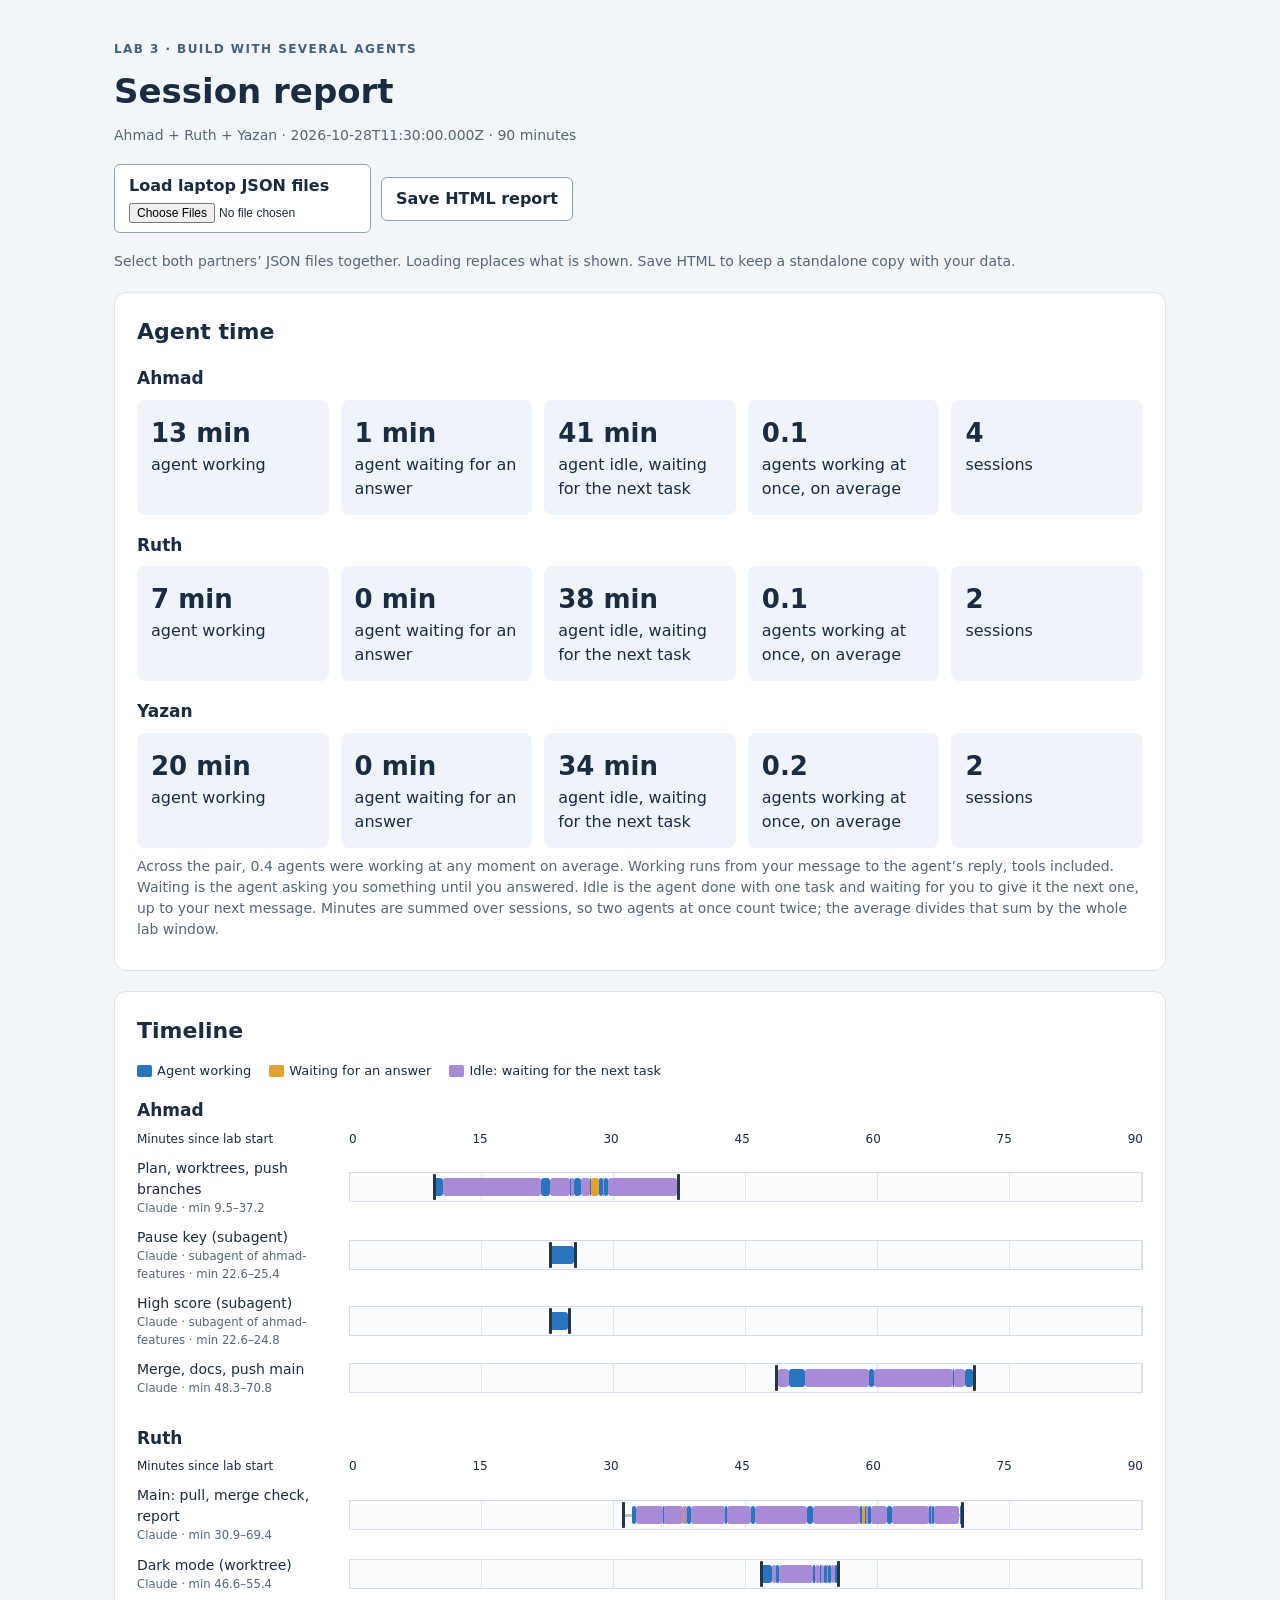
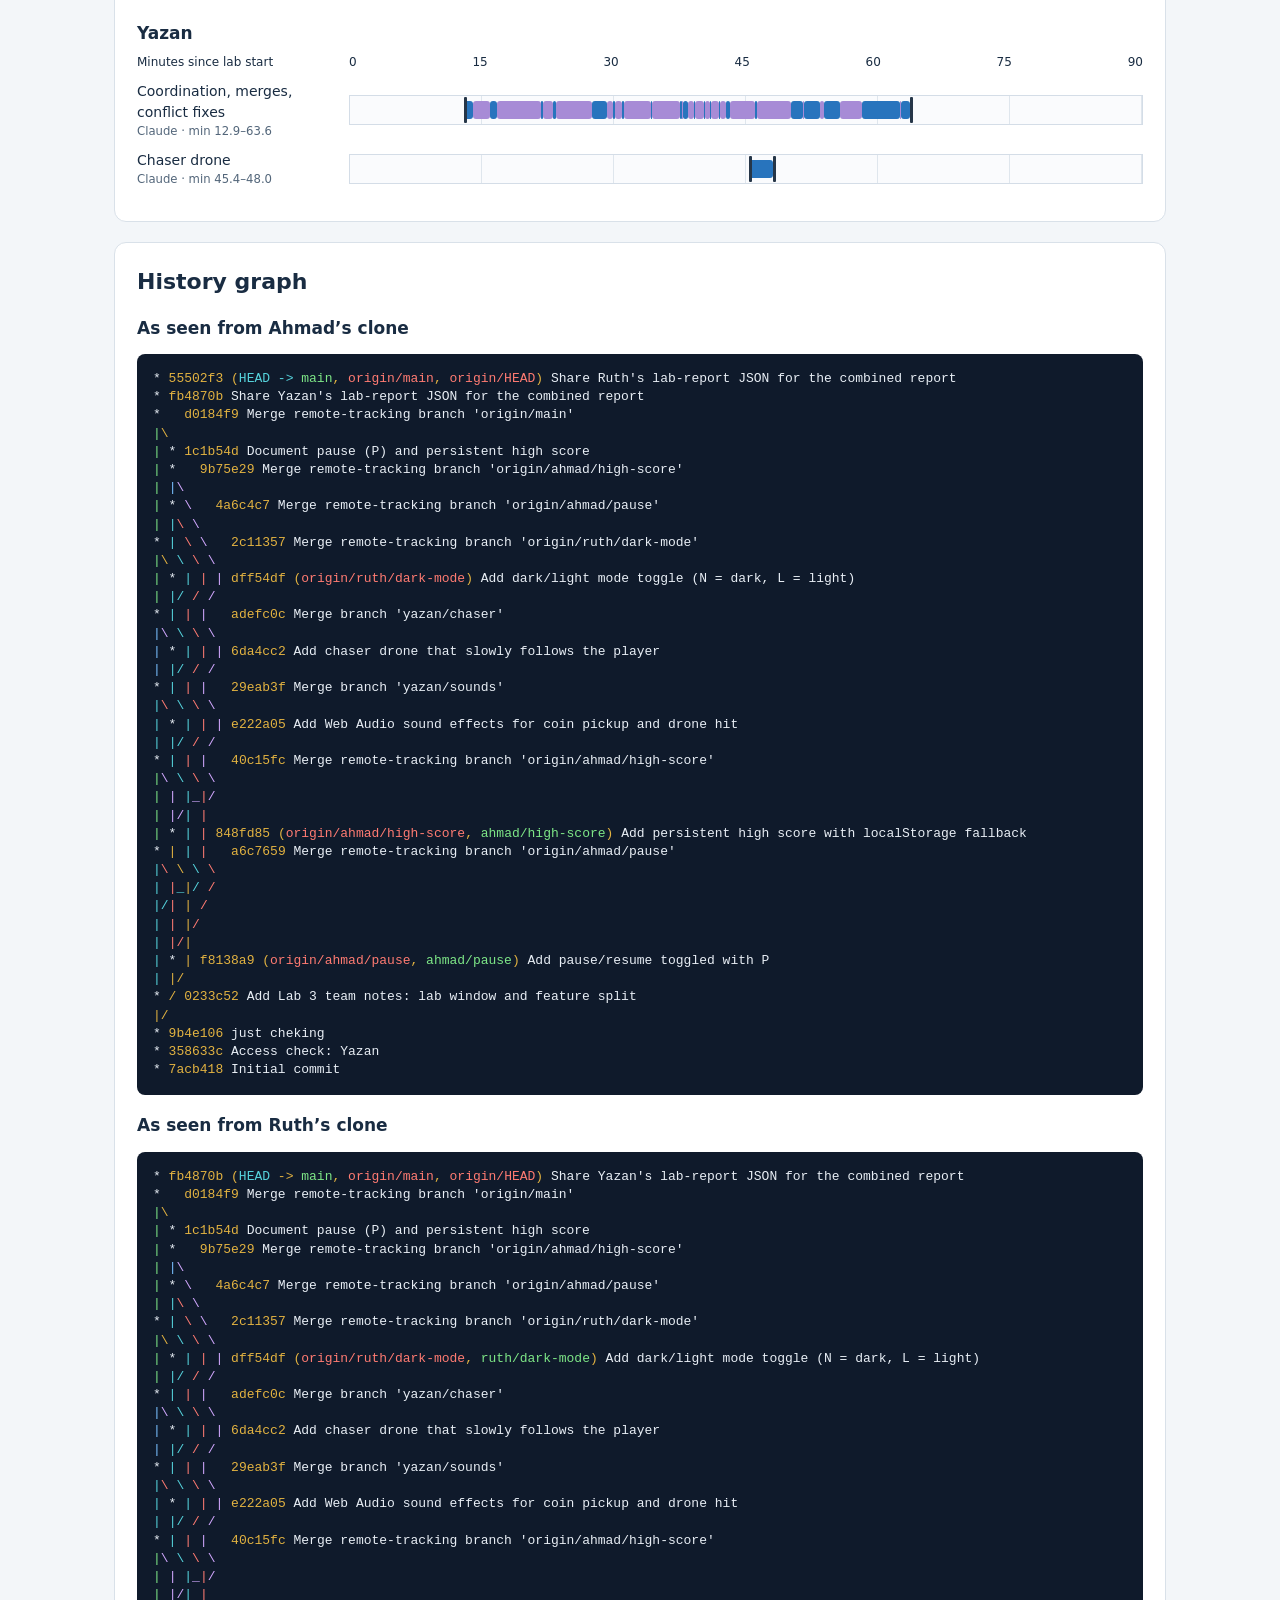
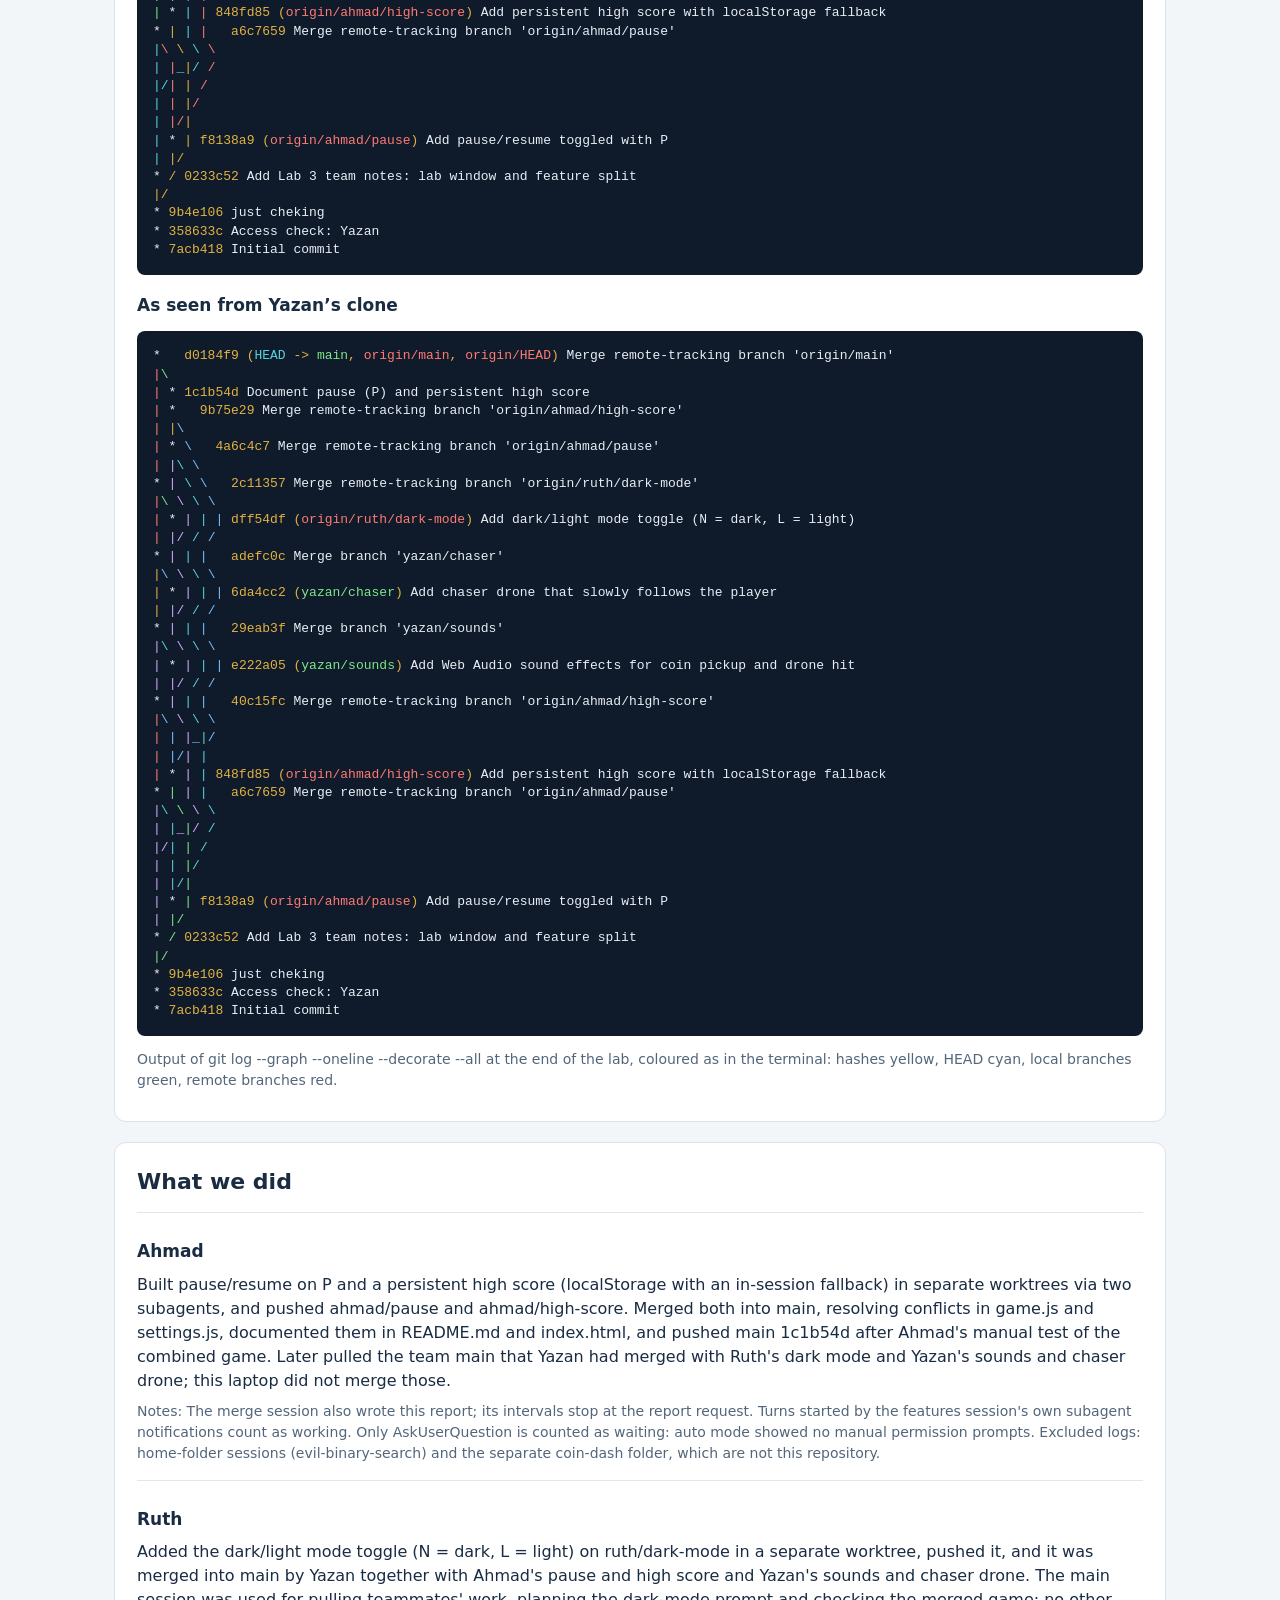
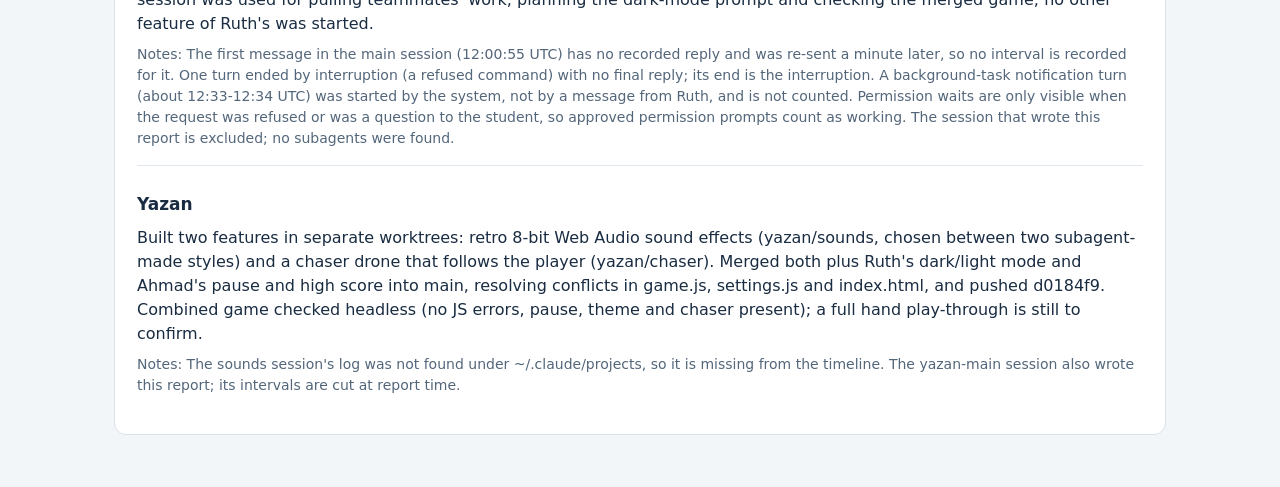
==== shared-reports/lab3-report.html @ 0c3f6e50 "Add combined Lab 3 report (all three laptops)" ====
<!doctype html>
<html lang="en"><head>
<meta charset="utf-8"><meta name="viewport" content="width=device-width,initial-scale=1">
<title>Lab 3 — Session report</title>
<style>
:root{font-family:system-ui,sans-serif;color:#192c42;background:#f3f6f9;line-height:1.5}*{box-sizing:border-box}
body{margin:0}main{max-width:1100px;margin:auto;padding:32px 24px}h1{font-size:34px;margin:4px 0}h2{margin:0 0 14px;font-size:22px}h3{margin:18px 0 6px;font-size:17px}p{margin:8px 0}
.eyebrow{letter-spacing:.12em;font-size:12px;font-weight:700;color:#44617e}.muted{color:#53667a;font-size:14px}
section{background:white;border:1px solid #d9e1e9;border-radius:12px;padding:22px;margin:20px 0}
.controls{display:flex;gap:10px;flex-wrap:wrap;align-items:center;margin:18px 0}button,.file-label{font:inherit;font-weight:600;padding:9px 14px;border:1px solid #8fa3b8;background:white;border-radius:6px;color:#192c42;cursor:pointer}.file-label input{display:block;font-size:12px;max-width:270px;margin-top:5px}
.banner{background:#fff1c2;border-left:5px solid #b57900;padding:12px 16px}.error{color:#a2202c;font-weight:600}
.stats{display:grid;grid-template-columns:repeat(auto-fit,minmax(150px,1fr));gap:12px;margin:8px 0 4px}.stat{padding:14px;background:#eef4fa;border-radius:8px}.stat b{display:block;font-size:26px}
.legend{display:flex;gap:18px;flex-wrap:wrap;font-size:13px;margin:12px 0}.key{display:inline-block;width:15px;height:12px;margin-right:5px;vertical-align:middle;border-radius:2px}.working{background:#2874bd}.waiting{background:#e2a12f}.idle{background:#a78bd6}
.scroll{overflow-x:auto}.timeline{min-width:700px}.axis,.row{display:grid;grid-template-columns:200px 1fr;gap:12px}.axis{font-size:12px;margin-bottom:8px}.ticks{display:flex;justify-content:space-between}.row{align-items:center;margin:10px 0}
.label{font-size:14px;overflow-wrap:anywhere}.label small{display:block;color:#53667a}.track{position:relative;height:30px;border:1px solid #d4dde7;background:repeating-linear-gradient(to right,#fafbfd 0%,#fafbfd calc(16.6667% - 1px),#dfe6ed calc(16.6667% - 1px),#dfe6ed 16.6667%)}.interval{position:absolute;top:5px;height:18px;min-width:1px;border-radius:3px}
.span{position:absolute;top:13px;height:3px;background:#b8c4d1;z-index:0}.mark{position:absolute;top:1px;bottom:1px;width:3px;background:#263648;z-index:2;border-radius:1px}.interval{z-index:1}
pre{background:#0f1a2b;color:#e8eef5;padding:16px;border-radius:8px;overflow-x:auto;font-size:13px;line-height:1.4}ul{padding-left:22px}.student{border-top:1px solid #dfe6ed;padding:8px 0}
.c30{color:#8b98a8}.c31{color:#ff7b72}.c32{color:#7ee787}.c33{color:#e3b341}.c34{color:#79c0ff}.c35{color:#d2a8ff}.c36{color:#56d4dd}.c37{color:#e8eef5}.bold{font-weight:700}
@media print{.controls,#error{display:none}body{background:white}main{padding:0;max-width:none}section{break-inside:avoid;padding:12px;margin:12px 0}.scroll{overflow:visible}.timeline{min-width:0}h1{font-size:26px}pre{color:#192c42;background:#f3f6f9}}
</style>
</head>
<body><main>
<header><p class="eyebrow">LAB 3 · BUILD WITH SEVERAL AGENTS</p><h1>Session report</h1><p id="window" class="muted"></p></header>
<div class="controls"><label class="file-label">Load laptop JSON files<input id="files" type="file" accept=".json,application/json" multiple=""></label><button id="save-html">Save HTML report</button></div>
<p class="muted">Select both partners’ JSON files together. Loading replaces what is shown. Save HTML to keep a standalone copy with your data.</p>
<p id="error" class="error" role="alert"></p><div id="report"></div>
</main>
<script id="report-data" type="application/json">{"version":2,"example":false,"lab":{"start":"2026-10-28T13:30:00+02:00","end":"2026-10-28T15:00:00+02:00"},"laptops":[{"id":"ahmad-laptop","student":"Ahmad","summary":"Built pause/resume on P and a persistent high score (localStorage with an in-session fallback) in separate worktrees via two subagents, and pushed ahmad/pause and ahmad/high-score. Merged both into main, resolving conflicts in game.js and settings.js, documented them in README.md and index.html, and pushed main 1c1b54d after Ahmad's manual test of the combined game. Later pulled the team main that Yazan had merged with Ruth's dark mode and Yazan's sounds and chaser drone; this laptop did not merge those.","observations":[],"notes":"The merge session also wrote this report; its intervals stop at the report request. Turns started by the features session's own subagent notifications count as working. Only AskUserQuestion is counted as waiting: auto mode showed no manual permission prompts. Excluded logs: home-folder sessions (evil-binary-search) and the separate coin-dash folder, which are not this repository.","history":"* \u001b[33m55502f3\u001b[m\u001b[33m (\u001b[m\u001b[1;36mHEAD -> \u001b[m\u001b[1;32mmain\u001b[m\u001b[33m, \u001b[m\u001b[1;31morigin/main\u001b[m\u001b[33m, \u001b[m\u001b[1;31morigin/HEAD\u001b[m\u001b[33m)\u001b[m Share Ruth's lab-report JSON for the combined report\n* \u001b[33mfb4870b\u001b[m Share Yazan's lab-report JSON for the combined report\n*   \u001b[33md0184f9\u001b[m Merge remote-tracking branch 'origin/main'\n\u001b[32m|\u001b[m\u001b[33m\\\u001b[m  \n\u001b[32m|\u001b[m * \u001b[33m1c1b54d\u001b[m Document pause (P) and persistent high score\n\u001b[32m|\u001b[m *   \u001b[33m9b75e29\u001b[m Merge remote-tracking branch 'origin/ahmad/high-score'\n\u001b[32m|\u001b[m \u001b[34m|\u001b[m\u001b[35m\\\u001b[m  \n\u001b[32m|\u001b[m * \u001b[35m\\\u001b[m   \u001b[33m4a6c4c7\u001b[m Merge remote-tracking branch 'origin/ahmad/pause'\n\u001b[32m|\u001b[m \u001b[36m|\u001b[m\u001b[1;31m\\\u001b[m \u001b[35m\\\u001b[m  \n* \u001b[36m|\u001b[m \u001b[1;31m\\\u001b[m \u001b[35m\\\u001b[m   \u001b[33m2c11357\u001b[m Merge remote-tracking branch 'origin/ruth/dark-mode'\n\u001b[1;32m|\u001b[m\u001b[1;33m\\\u001b[m \u001b[36m\\\u001b[m \u001b[1;31m\\\u001b[m \u001b[35m\\\u001b[m  \n\u001b[1;32m|\u001b[m * \u001b[36m|\u001b[m \u001b[1;31m|\u001b[m \u001b[35m|\u001b[m \u001b[33mdff54df\u001b[m\u001b[33m (\u001b[m\u001b[1;31morigin/ruth/dark-mode\u001b[m\u001b[33m)\u001b[m Add dark/light mode toggle (N = dark, L = light)\n\u001b[1;32m|\u001b[m \u001b[36m|\u001b[m\u001b[36m/\u001b[m \u001b[1;31m/\u001b[m \u001b[35m/\u001b[m  \n* \u001b[36m|\u001b[m \u001b[1;31m|\u001b[m \u001b[35m|\u001b[m   \u001b[33madefc0c\u001b[m Merge branch 'yazan/chaser'\n\u001b[1;34m|\u001b[m\u001b[1;35m\\\u001b[m \u001b[36m\\\u001b[m \u001b[1;31m\\\u001b[m \u001b[35m\\\u001b[m  \n\u001b[1;34m|\u001b[m * \u001b[36m|\u001b[m \u001b[1;31m|\u001b[m \u001b[35m|\u001b[m \u001b[33m6da4cc2\u001b[m Add chaser drone that slowly follows the player\n\u001b[1;34m|\u001b[m \u001b[36m|\u001b[m\u001b[36m/\u001b[m \u001b[1;31m/\u001b[m \u001b[35m/\u001b[m  \n* \u001b[36m|\u001b[m \u001b[1;31m|\u001b[m \u001b[35m|\u001b[m   \u001b[33m29eab3f\u001b[m Merge branch 'yazan/sounds'\n\u001b[1;36m|\u001b[m\u001b[31m\\\u001b[m \u001b[36m\\\u001b[m \u001b[1;31m\\\u001b[m \u001b[35m\\\u001b[m  \n\u001b[1;36m|\u001b[m * \u001b[36m|\u001b[m \u001b[1;31m|\u001b[m \u001b[35m|\u001b[m \u001b[33me222a05\u001b[m Add Web Audio sound effects for coin pickup and drone hit\n\u001b[1;36m|\u001b[m \u001b[36m|\u001b[m\u001b[36m/\u001b[m \u001b[1;31m/\u001b[m \u001b[35m/\u001b[m  \n* \u001b[36m|\u001b[m \u001b[1;31m|\u001b[m \u001b[35m|\u001b[m   \u001b[33m40c15fc\u001b[m Merge remote-tracking branch 'origin/ahmad/high-score'\n\u001b[32m|\u001b[m\u001b[35m\\\u001b[m \u001b[36m\\\u001b[m \u001b[1;31m\\\u001b[m \u001b[35m\\\u001b[m  \n\u001b[32m|\u001b[m \u001b[35m|\u001b[m \u001b[36m|\u001b[m\u001b[35m_\u001b[m\u001b[1;31m|\u001b[m\u001b[35m/\u001b[m  \n\u001b[32m|\u001b[m \u001b[35m|\u001b[m\u001b[35m/\u001b[m\u001b[36m|\u001b[m \u001b[1;31m|\u001b[m   \n\u001b[32m|\u001b[m * \u001b[36m|\u001b[m \u001b[1;31m|\u001b[m \u001b[33m848fd85\u001b[m\u001b[33m (\u001b[m\u001b[1;31morigin/ahmad/high-score\u001b[m\u001b[33m, \u001b[m\u001b[1;32mahmad/high-score\u001b[m\u001b[33m)\u001b[m Add persistent high score with localStorage fallback\n* \u001b[33m|\u001b[m \u001b[36m|\u001b[m \u001b[1;31m|\u001b[m   \u001b[33ma6c7659\u001b[m Merge remote-tracking branch 'origin/ahmad/pause'\n\u001b[36m|\u001b[m\u001b[1;31m\\\u001b[m \u001b[33m\\\u001b[m \u001b[36m\\\u001b[m \u001b[1;31m\\\u001b[m  \n\u001b[36m|\u001b[m \u001b[1;31m|\u001b[m\u001b[36m_\u001b[m\u001b[33m|\u001b[m\u001b[36m/\u001b[m \u001b[1;31m/\u001b[m  \n\u001b[36m|\u001b[m\u001b[36m/\u001b[m\u001b[1;31m|\u001b[m \u001b[33m|\u001b[m \u001b[1;31m/\u001b[m   \n\u001b[36m|\u001b[m \u001b[1;31m|\u001b[m \u001b[33m|\u001b[m\u001b[1;31m/\u001b[m    \n\u001b[36m|\u001b[m \u001b[1;31m|\u001b[m\u001b[1;31m/\u001b[m\u001b[33m|\u001b[m     \n\u001b[36m|\u001b[m * \u001b[33m|\u001b[m \u001b[33mf8138a9\u001b[m\u001b[33m (\u001b[m\u001b[1;31morigin/ahmad/pause\u001b[m\u001b[33m, \u001b[m\u001b[1;32mahmad/pause\u001b[m\u001b[33m)\u001b[m Add pause/resume toggled with P\n\u001b[36m|\u001b[m \u001b[33m|\u001b[m\u001b[33m/\u001b[m  \n* \u001b[33m/\u001b[m \u001b[33m0233c52\u001b[m Add Lab 3 team notes: lab window and feature split\n\u001b[33m|\u001b[m\u001b[33m/\u001b[m  \n* \u001b[33m9b4e106\u001b[m just cheking\n* \u001b[33m358633c\u001b[m Access check: Yazan\n* \u001b[33m7acb418\u001b[m Initial commit\n","sessions":[{"id":"ahmad-features","label":"Plan, worktrees, push branches","tool":"Claude","parent":null,"start":"2026-10-28T11:39:29Z","end":"2026-10-28T12:07:12Z","intervals":[{"start":"2026-10-28T11:39:29Z","end":"2026-10-28T11:40:31Z","state":"working"},{"start":"2026-10-28T11:51:40Z","end":"2026-10-28T11:52:42Z","state":"working"},{"start":"2026-10-28T11:54:59Z","end":"2026-10-28T11:55:09Z","state":"working"},{"start":"2026-10-28T11:55:25Z","end":"2026-10-28T11:56:13Z","state":"working"},{"start":"2026-10-28T11:57:13Z","end":"2026-10-28T11:57:22Z","state":"working"},{"start":"2026-10-28T11:57:22Z","end":"2026-10-28T11:58:20Z","state":"waiting"},{"start":"2026-10-28T11:58:20Z","end":"2026-10-28T11:58:42Z","state":"working"},{"start":"2026-10-28T11:58:51Z","end":"2026-10-28T11:59:17Z","state":"working"},{"start":"2026-10-28T12:07:07Z","end":"2026-10-28T12:07:12Z","state":"working"}]},{"id":"ahmad-pause","label":"Pause key (subagent)","tool":"Claude","parent":"ahmad-features","start":"2026-10-28T11:52:37Z","end":"2026-10-28T11:55:24Z","intervals":[{"start":"2026-10-28T11:52:37Z","end":"2026-10-28T11:55:24Z","state":"working"}]},{"id":"ahmad-high-score","label":"High score (subagent)","tool":"Claude","parent":"ahmad-features","start":"2026-10-28T11:52:37Z","end":"2026-10-28T11:54:47Z","intervals":[{"start":"2026-10-28T11:52:37Z","end":"2026-10-28T11:54:47Z","state":"working"}]},{"id":"ahmad-merge","label":"Merge, docs, push main","tool":"Claude","parent":null,"start":"2026-10-28T12:18:15Z","end":"2026-10-28T12:40:45Z","intervals":[{"start":"2026-10-28T12:18:15Z","end":"2026-10-28T12:18:40Z","state":"working"},{"start":"2026-10-28T12:19:50Z","end":"2026-10-28T12:21:41Z","state":"working"},{"start":"2026-10-28T12:29:00Z","end":"2026-10-28T12:29:31Z","state":"working"},{"start":"2026-10-28T12:38:30Z","end":"2026-10-28T12:38:37Z","state":"working"},{"start":"2026-10-28T12:39:56Z","end":"2026-10-28T12:40:45Z","state":"working"}]}]},{"id":"ruth-laptop","student":"Ruth","summary":"Added the dark/light mode toggle (N = dark, L = light) on ruth/dark-mode in a separate worktree, pushed it, and it was merged into main by Yazan together with Ahmad's pause and high score and Yazan's sounds and chaser drone. The main session was used for pulling teammates' work, planning the dark-mode prompt and checking the merged game; no other feature of Ruth's was started.","observations":[],"notes":"The first message in the main session (12:00:55 UTC) has no recorded reply and was re-sent a minute later, so no interval is recorded for it. One turn ended by interruption (a refused command) with no final reply; its end is the interruption. A background-task notification turn (about 12:33-12:34 UTC) was started by the system, not by a message from Ruth, and is not counted. Permission waits are only visible when the request was refused or was a question to the student, so approved permission prompts count as working. The session that wrote this report is excluded; no subagents were found.","history":"* \u001b[33mfb4870b\u001b[m\u001b[33m (\u001b[m\u001b[1;36mHEAD\u001b[m\u001b[33m -> \u001b[m\u001b[1;32mmain\u001b[m\u001b[33m, \u001b[m\u001b[1;31morigin/main\u001b[m\u001b[33m, \u001b[m\u001b[1;31morigin/HEAD\u001b[m\u001b[33m)\u001b[m Share Yazan's lab-report JSON for the combined report\n*   \u001b[33md0184f9\u001b[m Merge remote-tracking branch 'origin/main'\n\u001b[32m|\u001b[m\u001b[33m\\\u001b[m  \n\u001b[32m|\u001b[m * \u001b[33m1c1b54d\u001b[m Document pause (P) and persistent high score\n\u001b[32m|\u001b[m *   \u001b[33m9b75e29\u001b[m Merge remote-tracking branch 'origin/ahmad/high-score'\n\u001b[32m|\u001b[m \u001b[34m|\u001b[m\u001b[35m\\\u001b[m  \n\u001b[32m|\u001b[m * \u001b[35m\\\u001b[m   \u001b[33m4a6c4c7\u001b[m Merge remote-tracking branch 'origin/ahmad/pause'\n\u001b[32m|\u001b[m \u001b[36m|\u001b[m\u001b[1;31m\\\u001b[m \u001b[35m\\\u001b[m  \n* \u001b[36m|\u001b[m \u001b[1;31m\\\u001b[m \u001b[35m\\\u001b[m   \u001b[33m2c11357\u001b[m Merge remote-tracking branch 'origin/ruth/dark-mode'\n\u001b[1;32m|\u001b[m\u001b[1;33m\\\u001b[m \u001b[36m\\\u001b[m \u001b[1;31m\\\u001b[m \u001b[35m\\\u001b[m  \n\u001b[1;32m|\u001b[m * \u001b[36m|\u001b[m \u001b[1;31m|\u001b[m \u001b[35m|\u001b[m \u001b[33mdff54df\u001b[m\u001b[33m (\u001b[m\u001b[1;31morigin/ruth/dark-mode\u001b[m\u001b[33m, \u001b[m\u001b[1;32mruth/dark-mode\u001b[m\u001b[33m)\u001b[m Add dark/light mode toggle (N = dark, L = light)\n\u001b[1;32m|\u001b[m \u001b[36m|\u001b[m\u001b[36m/\u001b[m \u001b[1;31m/\u001b[m \u001b[35m/\u001b[m  \n* \u001b[36m|\u001b[m \u001b[1;31m|\u001b[m \u001b[35m|\u001b[m   \u001b[33madefc0c\u001b[m Merge branch 'yazan/chaser'\n\u001b[1;34m|\u001b[m\u001b[1;35m\\\u001b[m \u001b[36m\\\u001b[m \u001b[1;31m\\\u001b[m \u001b[35m\\\u001b[m  \n\u001b[1;34m|\u001b[m * \u001b[36m|\u001b[m \u001b[1;31m|\u001b[m \u001b[35m|\u001b[m \u001b[33m6da4cc2\u001b[m Add chaser drone that slowly follows the player\n\u001b[1;34m|\u001b[m \u001b[36m|\u001b[m\u001b[36m/\u001b[m \u001b[1;31m/\u001b[m \u001b[35m/\u001b[m  \n* \u001b[36m|\u001b[m \u001b[1;31m|\u001b[m \u001b[35m|\u001b[m   \u001b[33m29eab3f\u001b[m Merge branch 'yazan/sounds'\n\u001b[1;36m|\u001b[m\u001b[31m\\\u001b[m \u001b[36m\\\u001b[m \u001b[1;31m\\\u001b[m \u001b[35m\\\u001b[m  \n\u001b[1;36m|\u001b[m * \u001b[36m|\u001b[m \u001b[1;31m|\u001b[m \u001b[35m|\u001b[m \u001b[33me222a05\u001b[m Add Web Audio sound effects for coin pickup and drone hit\n\u001b[1;36m|\u001b[m \u001b[36m|\u001b[m\u001b[36m/\u001b[m \u001b[1;31m/\u001b[m \u001b[35m/\u001b[m  \n* \u001b[36m|\u001b[m \u001b[1;31m|\u001b[m \u001b[35m|\u001b[m   \u001b[33m40c15fc\u001b[m Merge remote-tracking branch 'origin/ahmad/high-score'\n\u001b[32m|\u001b[m\u001b[35m\\\u001b[m \u001b[36m\\\u001b[m \u001b[1;31m\\\u001b[m \u001b[35m\\\u001b[m  \n\u001b[32m|\u001b[m \u001b[35m|\u001b[m \u001b[36m|\u001b[m\u001b[35m_\u001b[m\u001b[1;31m|\u001b[m\u001b[35m/\u001b[m  \n\u001b[32m|\u001b[m \u001b[35m|\u001b[m\u001b[35m/\u001b[m\u001b[36m|\u001b[m \u001b[1;31m|\u001b[m   \n\u001b[32m|\u001b[m * \u001b[36m|\u001b[m \u001b[1;31m|\u001b[m \u001b[33m848fd85\u001b[m\u001b[33m (\u001b[m\u001b[1;31morigin/ahmad/high-score\u001b[m\u001b[33m)\u001b[m Add persistent high score with localStorage fallback\n* \u001b[33m|\u001b[m \u001b[36m|\u001b[m \u001b[1;31m|\u001b[m   \u001b[33ma6c7659\u001b[m Merge remote-tracking branch 'origin/ahmad/pause'\n\u001b[36m|\u001b[m\u001b[1;31m\\\u001b[m \u001b[33m\\\u001b[m \u001b[36m\\\u001b[m \u001b[1;31m\\\u001b[m  \n\u001b[36m|\u001b[m \u001b[1;31m|\u001b[m\u001b[36m_\u001b[m\u001b[33m|\u001b[m\u001b[36m/\u001b[m \u001b[1;31m/\u001b[m  \n\u001b[36m|\u001b[m\u001b[36m/\u001b[m\u001b[1;31m|\u001b[m \u001b[33m|\u001b[m \u001b[1;31m/\u001b[m   \n\u001b[36m|\u001b[m \u001b[1;31m|\u001b[m \u001b[33m|\u001b[m\u001b[1;31m/\u001b[m    \n\u001b[36m|\u001b[m \u001b[1;31m|\u001b[m\u001b[1;31m/\u001b[m\u001b[33m|\u001b[m     \n\u001b[36m|\u001b[m * \u001b[33m|\u001b[m \u001b[33mf8138a9\u001b[m\u001b[33m (\u001b[m\u001b[1;31morigin/ahmad/pause\u001b[m\u001b[33m)\u001b[m Add pause/resume toggled with P\n\u001b[36m|\u001b[m \u001b[33m|\u001b[m\u001b[33m/\u001b[m  \n* \u001b[33m/\u001b[m \u001b[33m0233c52\u001b[m Add Lab 3 team notes: lab window and feature split\n\u001b[33m|\u001b[m\u001b[33m/\u001b[m  \n* \u001b[33m9b4e106\u001b[m just cheking\n* \u001b[33m358633c\u001b[m Access check: Yazan\n* \u001b[33m7acb418\u001b[m Initial commit","sessions":[{"id":"ruth-main","label":"Main: pull, merge check, report","tool":"Claude","parent":null,"start":"2026-10-28T12:00:55.252Z","end":"2026-10-28T12:39:25.100Z","intervals":[{"start":"2026-10-28T12:02:01.939Z","end":"2026-10-28T12:02:29.130Z","state":"working"},{"start":"2026-10-28T12:05:31.451Z","end":"2026-10-28T12:05:36.877Z","state":"working"},{"start":"2026-10-28T12:07:50.120Z","end":"2026-10-28T12:07:53.645Z","state":"working"},{"start":"2026-10-28T12:07:53.645Z","end":"2026-10-28T12:07:59.855Z","state":"waiting"},{"start":"2026-10-28T12:08:15.606Z","end":"2026-10-28T12:08:42.001Z","state":"working"},{"start":"2026-10-28T12:12:39.446Z","end":"2026-10-28T12:12:51.980Z","state":"working"},{"start":"2026-10-28T12:15:36.263Z","end":"2026-10-28T12:16:01.370Z","state":"working"},{"start":"2026-10-28T12:21:52.990Z","end":"2026-10-28T12:22:35.912Z","state":"working"},{"start":"2026-10-28T12:27:56.554Z","end":"2026-10-28T12:28:11.188Z","state":"working"},{"start":"2026-10-28T12:28:11.188Z","end":"2026-10-28T12:28:31.103Z","state":"waiting"},{"start":"2026-10-28T12:28:31.103Z","end":"2026-10-28T12:28:38.813Z","state":"working"},{"start":"2026-10-28T12:28:53.870Z","end":"2026-10-28T12:29:12.981Z","state":"working"},{"start":"2026-10-28T12:31:00.604Z","end":"2026-10-28T12:31:36.085Z","state":"working"},{"start":"2026-10-28T12:35:45.050Z","end":"2026-10-28T12:36:00.419Z","state":"working"},{"start":"2026-10-28T12:36:09.433Z","end":"2026-10-28T12:36:23.182Z","state":"working"},{"start":"2026-10-28T12:39:15.713Z","end":"2026-10-28T12:39:25.100Z","state":"working"}]},{"id":"ruth-dark-mode","label":"Dark mode (worktree)","tool":"Claude","parent":null,"start":"2026-10-28T12:16:35.436Z","end":"2026-10-28T12:25:22.075Z","intervals":[{"start":"2026-10-28T12:16:35.436Z","end":"2026-10-28T12:17:59.548Z","state":"working"},{"start":"2026-10-28T12:18:27.030Z","end":"2026-10-28T12:18:48.003Z","state":"working"},{"start":"2026-10-28T12:22:33.550Z","end":"2026-10-28T12:22:40.849Z","state":"working"},{"start":"2026-10-28T12:22:46.464Z","end":"2026-10-28T12:22:53.646Z","state":"working"},{"start":"2026-10-28T12:23:23.437Z","end":"2026-10-28T12:23:27.056Z","state":"working"},{"start":"2026-10-28T12:23:50.552Z","end":"2026-10-28T12:24:11.069Z","state":"working"},{"start":"2026-10-28T12:24:20.476Z","end":"2026-10-28T12:24:40.257Z","state":"working"},{"start":"2026-10-28T12:25:04.290Z","end":"2026-10-28T12:25:22.075Z","state":"working"}]}]},{"id":"yazan-laptop","student":"Yazan","summary":"Built two features in separate worktrees: retro 8-bit Web Audio sound effects (yazan/sounds, chosen between two subagent-made styles) and a chaser drone that follows the player (yazan/chaser). Merged both plus Ruth's dark/light mode and Ahmad's pause and high score into main, resolving conflicts in game.js, settings.js and index.html, and pushed d0184f9. Combined game checked headless (no JS errors, pause, theme and chaser present); a full hand play-through is still to confirm.","observations":[],"notes":"The sounds session's log was not found under ~/.claude/projects, so it is missing from the timeline. The yazan-main session also wrote this report; its intervals are cut at report time.","history":"*   \u001b[33md0184f9\u001b[m\u001b[33m (\u001b[m\u001b[1;36mHEAD\u001b[m\u001b[33m -> \u001b[m\u001b[1;32mmain\u001b[m\u001b[33m, \u001b[m\u001b[1;31morigin/main\u001b[m\u001b[33m, \u001b[m\u001b[1;31morigin/HEAD\u001b[m\u001b[33m)\u001b[m Merge remote-tracking branch 'origin/main'\n\u001b[31m|\u001b[m\u001b[32m\\\u001b[m  \n\u001b[31m|\u001b[m * \u001b[33m1c1b54d\u001b[m Document pause (P) and persistent high score\n\u001b[31m|\u001b[m *   \u001b[33m9b75e29\u001b[m Merge remote-tracking branch 'origin/ahmad/high-score'\n\u001b[31m|\u001b[m \u001b[33m|\u001b[m\u001b[34m\\\u001b[m  \n\u001b[31m|\u001b[m * \u001b[34m\\\u001b[m   \u001b[33m4a6c4c7\u001b[m Merge remote-tracking branch 'origin/ahmad/pause'\n\u001b[31m|\u001b[m \u001b[35m|\u001b[m\u001b[36m\\\u001b[m \u001b[34m\\\u001b[m  \n* \u001b[35m|\u001b[m \u001b[36m\\\u001b[m \u001b[34m\\\u001b[m   \u001b[33m2c11357\u001b[m Merge remote-tracking branch 'origin/ruth/dark-mode'\n\u001b[1;31m|\u001b[m\u001b[1;32m\\\u001b[m \u001b[35m\\\u001b[m \u001b[36m\\\u001b[m \u001b[34m\\\u001b[m  \n\u001b[1;31m|\u001b[m * \u001b[35m|\u001b[m \u001b[36m|\u001b[m \u001b[34m|\u001b[m \u001b[33mdff54df\u001b[m\u001b[33m (\u001b[m\u001b[1;31morigin/ruth/dark-mode\u001b[m\u001b[33m)\u001b[m Add dark/light mode toggle (N = dark, L = light)\n\u001b[1;31m|\u001b[m \u001b[35m|\u001b[m\u001b[35m/\u001b[m \u001b[36m/\u001b[m \u001b[34m/\u001b[m  \n* \u001b[35m|\u001b[m \u001b[36m|\u001b[m \u001b[34m|\u001b[m   \u001b[33madefc0c\u001b[m Merge branch 'yazan/chaser'\n\u001b[1;33m|\u001b[m\u001b[1;34m\\\u001b[m \u001b[35m\\\u001b[m \u001b[36m\\\u001b[m \u001b[34m\\\u001b[m  \n\u001b[1;33m|\u001b[m * \u001b[35m|\u001b[m \u001b[36m|\u001b[m \u001b[34m|\u001b[m \u001b[33m6da4cc2\u001b[m\u001b[33m (\u001b[m\u001b[1;32myazan/chaser\u001b[m\u001b[33m)\u001b[m Add chaser drone that slowly follows the player\n\u001b[1;33m|\u001b[m \u001b[35m|\u001b[m\u001b[35m/\u001b[m \u001b[36m/\u001b[m \u001b[34m/\u001b[m  \n* \u001b[35m|\u001b[m \u001b[36m|\u001b[m \u001b[34m|\u001b[m   \u001b[33m29eab3f\u001b[m Merge branch 'yazan/sounds'\n\u001b[1;35m|\u001b[m\u001b[1;36m\\\u001b[m \u001b[35m\\\u001b[m \u001b[36m\\\u001b[m \u001b[34m\\\u001b[m  \n\u001b[1;35m|\u001b[m * \u001b[35m|\u001b[m \u001b[36m|\u001b[m \u001b[34m|\u001b[m \u001b[33me222a05\u001b[m\u001b[33m (\u001b[m\u001b[1;32myazan/sounds\u001b[m\u001b[33m)\u001b[m Add Web Audio sound effects for coin pickup and drone hit\n\u001b[1;35m|\u001b[m \u001b[35m|\u001b[m\u001b[35m/\u001b[m \u001b[36m/\u001b[m \u001b[34m/\u001b[m  \n* \u001b[35m|\u001b[m \u001b[36m|\u001b[m \u001b[34m|\u001b[m   \u001b[33m40c15fc\u001b[m Merge remote-tracking branch 'origin/ahmad/high-score'\n\u001b[31m|\u001b[m\u001b[34m\\\u001b[m \u001b[35m\\\u001b[m \u001b[36m\\\u001b[m \u001b[34m\\\u001b[m  \n\u001b[31m|\u001b[m \u001b[34m|\u001b[m \u001b[35m|\u001b[m\u001b[34m_\u001b[m\u001b[36m|\u001b[m\u001b[34m/\u001b[m  \n\u001b[31m|\u001b[m \u001b[34m|\u001b[m\u001b[34m/\u001b[m\u001b[35m|\u001b[m \u001b[36m|\u001b[m   \n\u001b[31m|\u001b[m * \u001b[35m|\u001b[m \u001b[36m|\u001b[m \u001b[33m848fd85\u001b[m\u001b[33m (\u001b[m\u001b[1;31morigin/ahmad/high-score\u001b[m\u001b[33m)\u001b[m Add persistent high score with localStorage fallback\n* \u001b[32m|\u001b[m \u001b[35m|\u001b[m \u001b[36m|\u001b[m   \u001b[33ma6c7659\u001b[m Merge remote-tracking branch 'origin/ahmad/pause'\n\u001b[35m|\u001b[m\u001b[36m\\\u001b[m \u001b[32m\\\u001b[m \u001b[35m\\\u001b[m \u001b[36m\\\u001b[m  \n\u001b[35m|\u001b[m \u001b[36m|\u001b[m\u001b[35m_\u001b[m\u001b[32m|\u001b[m\u001b[35m/\u001b[m \u001b[36m/\u001b[m  \n\u001b[35m|\u001b[m\u001b[35m/\u001b[m\u001b[36m|\u001b[m \u001b[32m|\u001b[m \u001b[36m/\u001b[m   \n\u001b[35m|\u001b[m \u001b[36m|\u001b[m \u001b[32m|\u001b[m\u001b[36m/\u001b[m    \n\u001b[35m|\u001b[m \u001b[36m|\u001b[m\u001b[36m/\u001b[m\u001b[32m|\u001b[m     \n\u001b[35m|\u001b[m * \u001b[32m|\u001b[m \u001b[33mf8138a9\u001b[m\u001b[33m (\u001b[m\u001b[1;31morigin/ahmad/pause\u001b[m\u001b[33m)\u001b[m Add pause/resume toggled with P\n\u001b[35m|\u001b[m \u001b[32m|\u001b[m\u001b[32m/\u001b[m  \n* \u001b[32m/\u001b[m \u001b[33m0233c52\u001b[m Add Lab 3 team notes: lab window and feature split\n\u001b[32m|\u001b[m\u001b[32m/\u001b[m  \n* \u001b[33m9b4e106\u001b[m just cheking\n* \u001b[33m358633c\u001b[m Access check: Yazan\n* \u001b[33m7acb418\u001b[m Initial commit\n","sessions":[{"id":"yazan-main","label":"Coordination, merges, conflict fixes","tool":"Claude","parent":null,"start":"2026-10-28T11:42:56Z","end":"2026-10-28T12:33:35Z","intervals":[{"start":"2026-10-28T11:42:56Z","end":"2026-10-28T11:43:56Z","state":"working"},{"start":"2026-10-28T11:45:56Z","end":"2026-10-28T11:46:43Z","state":"working"},{"start":"2026-10-28T11:51:41Z","end":"2026-10-28T11:51:57Z","state":"working"},{"start":"2026-10-28T11:53:02Z","end":"2026-10-28T11:53:24Z","state":"working"},{"start":"2026-10-28T11:57:30Z","end":"2026-10-28T11:59:12Z","state":"working"},{"start":"2026-10-28T11:59:54Z","end":"2026-10-28T12:00:08Z","state":"working"},{"start":"2026-10-28T12:00:54Z","end":"2026-10-28T12:01:11Z","state":"working"},{"start":"2026-10-28T12:04:11Z","end":"2026-10-28T12:04:22Z","state":"working"},{"start":"2026-10-28T12:07:28Z","end":"2026-10-28T12:07:46Z","state":"working"},{"start":"2026-10-28T12:07:51Z","end":"2026-10-28T12:08:25Z","state":"working"},{"start":"2026-10-28T12:09:05Z","end":"2026-10-28T12:09:14Z","state":"working"},{"start":"2026-10-28T12:10:14Z","end":"2026-10-28T12:10:20Z","state":"working"},{"start":"2026-10-28T12:10:53Z","end":"2026-10-28T12:11:00Z","state":"working"},{"start":"2026-10-28T12:11:55Z","end":"2026-10-28T12:12:02Z","state":"working"},{"start":"2026-10-28T12:12:45Z","end":"2026-10-28T12:13:08Z","state":"working"},{"start":"2026-10-28T12:16:00Z","end":"2026-10-28T12:16:17Z","state":"working"},{"start":"2026-10-28T12:20:04Z","end":"2026-10-28T12:21:28Z","state":"working"},{"start":"2026-10-28T12:21:36Z","end":"2026-10-28T12:23:26Z","state":"working"},{"start":"2026-10-28T12:23:55Z","end":"2026-10-28T12:25:40Z","state":"working"},{"start":"2026-10-28T12:28:14Z","end":"2026-10-28T12:32:31Z","state":"working"},{"start":"2026-10-28T12:32:35Z","end":"2026-10-28T12:33:35Z","state":"working"}]},{"id":"yazan-chaser","label":"Chaser drone","tool":"Claude","parent":null,"start":"2026-10-28T12:15:22Z","end":"2026-10-28T12:18:02Z","intervals":[{"start":"2026-10-28T12:15:22Z","end":"2026-10-28T12:18:02Z","state":"working"}]}]}]}</script>
<script>
'use strict';
const STATES = ['working', 'waiting'];
const requireValue = (ok, message) => { if (!ok) throw new Error(message); };
const stamp = value => {
  requireValue(typeof value === 'string' && /^\d{4}-\d{2}-\d{2}T.*(?:Z|[+-]\d{2}:\d{2})$/.test(value) && Number.isFinite(Date.parse(value)), 'Every timestamp must be ISO 8601 with a timezone.');
  return Date.parse(value);
};
const text = (value, label) => requireValue(typeof value === 'string' && value.trim(), `${label} is required.`);
const optionalText = (value, label) => requireValue(value === undefined || value === null || typeof value === 'string', `${label} must be text.`);
function validate(data) {
  requireValue(data && data.version === 2 && typeof data.example === 'boolean', 'Expected version:2 and example:true/false.');
  const start = stamp(data.lab?.start), end = stamp(data.lab?.end);
  requireValue(end > start, 'Lab end must be after lab start.');
  requireValue(Array.isArray(data.laptops) && data.laptops.length > 0, 'Include at least one laptop.');
  const laptopIds = new Set(), sessionIds = new Set();
  for (const laptop of data.laptops) {
    for (const key of ['id', 'student', 'summary']) text(laptop[key], `Laptop ${key}`);
    requireValue(!laptopIds.has(laptop.id), `Duplicate laptop: ${laptop.id}`); laptopIds.add(laptop.id);
    requireValue(Array.isArray(laptop.observations) && laptop.observations.every(v => typeof v === 'string'), 'Observations must be a list of strings.');
    optionalText(laptop.notes, 'Notes'); optionalText(laptop.history, 'History');
    requireValue(Array.isArray(laptop.sessions), 'Sessions must be a list.');
    requireValue(laptop.sessions.length > 0 || (laptop.notes && laptop.notes.trim()), 'A laptop with no sessions must say why in notes.');
    for (const session of laptop.sessions) {
      for (const key of ['id', 'label', 'tool']) text(session[key], `Session ${key}`);
      requireValue(!sessionIds.has(session.id), `Duplicate session: ${session.id}`); sessionIds.add(session.id);
      optionalText(session.parent, 'Parent');
      requireValue(Array.isArray(session.intervals), 'Intervals must be a list.');
      const intervals = session.intervals.map(i => {
        const a = stamp(i.start), b = stamp(i.end);
        requireValue(STATES.includes(i.state), `Interval state in ${session.label} must be working or waiting.`);
        requireValue(a >= start && b <= end && b > a, `Interval in ${session.label} is outside the lab window or ends before it starts.`);
        return [a, b];
      }).sort((a, b) => a[0] - b[0]);
      for (let n = 1; n < intervals.length; n++) requireValue(intervals[n][0] >= intervals[n - 1][1], `Overlapping intervals in ${session.label}.`);
      const [first, last] = span(session);
      requireValue(first !== null && last !== null, `Session ${session.label} needs start and end, or at least one interval.`);
      // An interrupted session may contain only its first message, with no measured time.
      requireValue(first >= start && last <= end && (last > first || (last === first && intervals.length === 0)), `Start and end of ${session.label} must lie inside the lab window, in order.`);
      requireValue(intervals.every(([a, b]) => a >= first && b <= last), `Intervals of ${session.label} fall outside its start and end.`);
    }
  }
  return data;
}
// A session's first message and last reply: the declared start/end, else the edge of its intervals.
function span(session) {
  const starts = session.intervals.map(i => stamp(i.start)), ends = session.intervals.map(i => stamp(i.end));
  const first = session.start ? stamp(session.start) : (starts.length ? Math.min(...starts) : null);
  const last = session.end ? stamp(session.end) : (ends.length ? Math.max(...ends) : null);
  return [first, last];
}
function combine(reports) {
  reports.forEach(validate);
  const first = reports[0];
  for (const r of reports) requireValue(stamp(r.lab.start) === stamp(first.lab.start) && stamp(r.lab.end) === stamp(first.lab.end), 'Both laptops must use the same lab start and end.');
  requireValue(reports.every(r => r.example === first.example), 'Do not combine the fictional example with collected data.');
  return validate({ version: 2, example: first.example, lab: first.lab, laptops: reports.flatMap(r => r.laptops) });
}
// Idle: the agent had replied and no new task had come yet, i.e. the gaps between a session's intervals.
function idleGaps(session) {
  const sorted = session.intervals.map(i => [stamp(i.start), stamp(i.end)]).sort((a, b) => a[0] - b[0]);
  return sorted.slice(1).map((cur, n) => [sorted[n][1], cur[0]]).filter(([a, b]) => b > a);
}
function totals(sessions) {
  const out = { working: 0, waiting: 0, idle: 0 };
  sessions.forEach(s => s.intervals.forEach(i => out[i.state] += (stamp(i.end) - stamp(i.start)) / 60000));
  sessions.forEach(s => idleGaps(s).forEach(([a, b]) => out.idle += (b - a) / 60000));
  return out;
}
// Average number of agents working at any moment: working minutes over the lab window.
function utilization(sessions, duration) { return (totals(sessions).working / (duration / 60000)).toFixed(1); }
function el(tag, content, className) { const node = document.createElement(tag); if (content !== undefined) node.textContent = content; if (className) node.className = className; return node; }
function section(root, title) { const s = el('section'); s.append(el('h2', title)); root.append(s); return s; }
function stat(parent, value, label) { const s = el('div', undefined, 'stat'); s.append(el('b', value), el('span', label)); parent.append(s); }
function render(data) {
  const root = document.getElementById('report'); root.replaceChildren();
  const start = stamp(data.lab.start), duration = stamp(data.lab.end) - start;
  const minute = t => ((stamp(t) - start) / 60000).toFixed(1);
  document.getElementById('window').textContent = `${data.laptops.map(l => l.student).join(' + ')} · ${new Date(start).toISOString()} · ${Math.round(duration / 60000)} minutes`;
  if (data.example) root.append(el('p', 'FICTIONAL EXAMPLE — these sessions and timings only show the format. Load your own exports to replace them.', 'banner'));

  const glance = section(root, 'Agent time');
  for (const laptop of data.laptops) {
    const sum = totals(laptop.sessions);
    glance.append(el('h3', laptop.student));
    const stats = el('div', undefined, 'stats'); glance.append(stats);
    stat(stats, `${sum.working.toFixed(0)} min`, 'agent working');
    stat(stats, `${sum.waiting.toFixed(0)} min`, 'agent waiting for an answer');
    stat(stats, `${sum.idle.toFixed(0)} min`, 'agent idle, waiting for the next task');
    stat(stats, utilization(laptop.sessions, duration), 'agents working at once, on average');
    stat(stats, String(laptop.sessions.length), 'sessions');
  }
  const pair = utilization(data.laptops.flatMap(l => l.sessions), duration);
  glance.append(el('p', `Across ${data.laptops.length === 1 ? 'this laptop' : 'the pair'}, ${pair} agents were working at any moment on average. Working runs from your message to the agent’s reply, tools included. Waiting is the agent asking you something until you answered. Idle is the agent done with one task and waiting for you to give it the next one, up to your next message. Minutes are summed over sessions, so two agents at once count twice; the average divides that sum by the whole lab window.`, 'muted'));

  const timeline = section(root, 'Timeline'), legend = el('div', undefined, 'legend'); timeline.append(legend);
  for (const [state, label] of [['working', 'Agent working'], ['waiting', 'Waiting for an answer'], ['idle', 'Idle: waiting for the next task']]) { const item = el('span'); item.append(el('i', undefined, `key ${state}`), document.createTextNode(label)); legend.append(item); }
  for (const laptop of data.laptops) {
    timeline.append(el('h3', laptop.student));
    const scroll = el('div', undefined, 'scroll'), chart = el('div', undefined, 'timeline'), axis = el('div', undefined, 'axis'), ticks = el('div', undefined, 'ticks');
    axis.append(el('span', 'Minutes since lab start'), ticks); for (let n = 0; n <= 6; n++) ticks.append(el('span', String(Math.round(duration / 60000 * n / 6)))); chart.append(axis); scroll.append(chart); timeline.append(scroll);
    if (!laptop.sessions.length) chart.append(el('p', 'No sessions recorded; see the notes below.'));
    for (const s of laptop.sessions) {
      const row = el('div', undefined, 'row'), label = el('div', s.label, 'label'), track = el('div', undefined, 'track');
      const [first, last] = span(s), at = t => ((t - start) / duration * 100), min = t => ((t - start) / 60000).toFixed(1);
      label.append(el('small', `${s.parent ? `${s.tool} · subagent of ${s.parent}` : s.tool} · min ${min(first)}–${min(last)}`)); row.append(label, track); chart.append(row);
      const line = el('div', undefined, 'span'); line.style.left = at(first) + '%'; line.style.width = (at(last) - at(first)) + '%'; track.append(line);
      for (const [t, what] of [[first, 'first message'], [last, 'last recorded message']]) {
        const mark = el('div', undefined, 'mark'); mark.style.left = `min(${at(t)}%, calc(100% - 3px))`; mark.title = `${s.label}: ${what}, minute ${min(t)}`; mark.setAttribute('aria-label', mark.title); track.append(mark);
      }
      for (const [a, b] of idleGaps(s)) {
        const bar = el('div', undefined, 'interval idle');
        bar.style.left = ((a - start) / duration * 100) + '%'; bar.style.width = ((b - a) / duration * 100) + '%';
        bar.title = `${s.label}: idle, minute ${((a - start) / 60000).toFixed(1)}–${((b - start) / 60000).toFixed(1)}`; bar.setAttribute('aria-label', bar.title); track.append(bar);
      }
      for (const i of s.intervals) {
        const bar = el('div', undefined, `interval ${i.state}`);
        bar.style.left = ((stamp(i.start) - start) / duration * 100) + '%'; bar.style.width = ((stamp(i.end) - stamp(i.start)) / duration * 100) + '%';
        bar.title = `${s.label}: ${i.state}, minute ${minute(i.start)}–${minute(i.end)}`; bar.setAttribute('aria-label', bar.title); track.append(bar);
      }
    }
  }

  const commits = section(root, 'History graph');
  const histories = data.laptops.filter(l => l.history && l.history.trim());
  const distinct = [...new Set(histories.map(l => l.history.trim()))];
  if (!histories.length) commits.append(el('p', 'No history graph recorded.'));
  else if (distinct.length === 1) commits.append(tree(distinct[0]));
  else for (const l of histories) commits.append(el('h3', `As seen from ${l.student}’s clone`), tree(l.history.trim()));
  commits.append(el('p', 'Output of git log --graph --oneline --decorate --all at the end of the lab, coloured as in the terminal: hashes yellow, HEAD cyan, local branches green, remote branches red.', 'muted'));

  const story = section(root, 'What we did');
  for (const l of data.laptops) {
    const block = el('div', undefined, 'student'); block.append(el('h3', l.student), el('p', l.summary));
    if (l.observations.length) { const ul = el('ul'); l.observations.forEach(t => ul.append(el('li', t))); block.append(ul); }
    if (l.notes && l.notes.trim()) block.append(el('p', `Notes: ${l.notes}`, 'muted'));
    story.append(block);
  }
}
// The history graph, coloured. Terminal escape codes (git log --color=always) are honoured;
// plain output is coloured the way git colours it: graph lanes cycling, hash yellow,
// HEAD cyan, local branches green, remote branches red, tags yellow.
const LANES = ['c31', 'c32', 'c33', 'c34', 'c35', 'c36'];
function tree(source) {
  const pre = el('pre');
  const piece = (t, cls) => { const s = el('span', t, cls); pre.append(s); };
  if (/\x1b\[/.test(source)) {
    let cls = '';
    for (const part of source.split(/(\x1b\[[0-9;]*m)/)) {
      const code = part.match(/^\x1b\[([0-9;]*)m$/);
      if (!code) { if (part) piece(part, cls || undefined); continue; }
      for (const n of (code[1] || '0').split(';')) {
        if (n === '0' || n === '' || n === '39') cls = '';
        else if (n === '1') cls = (cls + ' bold').trim();
        else if (/^3[0-7]$/.test(n)) cls = 'c' + n;
        else if (/^9[0-7]$/.test(n)) cls = 'c3' + n[1];
      }
    }
    return pre;
  }
  source.split('\n').forEach((line, index) => {
    if (index) pre.append(document.createTextNode('\n'));
    const m = line.match(/^([ *|\/\\_.-]*?)([0-9a-f]{7,40})( \((.*?)\))?(.*)$/);
    const graph = m ? m[1] : line;
    [...graph].forEach((ch, col) => piece(ch, ch === ' ' ? undefined : LANES[Math.floor(col / 2) % LANES.length]));
    if (!m) return;
    piece(m[2], 'c33');
    if (m[3]) {
      piece(' (');
      m[4].split(', ').forEach((ref, i) => {
        if (i) piece(', ');
        if (ref.startsWith('HEAD -> ')) { piece('HEAD -> ', 'c36 bold'); piece(ref.slice(8), 'c32 bold'); }
        else if (ref.startsWith('tag: ')) piece(ref, 'c33 bold');
        else if (ref.includes('/')) piece(ref, 'c31 bold');
        else piece(ref, 'c32 bold');
      });
      piece(')');
    }
    piece(m[5]);
  });
  return pre;
}
function download(name, content, type) { const url = URL.createObjectURL(new Blob([content], { type })), a = el('a'); a.href = url; a.download = name; a.click(); setTimeout(() => URL.revokeObjectURL(url), 1000); }
let current;
try { current = validate(JSON.parse(document.getElementById('report-data').textContent)); render(current); } catch (error) { document.getElementById('error').textContent = error.message; }
document.getElementById('files').addEventListener('change', async event => {
  if (!event.target.files.length) return;
  try { const parsed = await Promise.all([...event.target.files].map(async f => JSON.parse(await f.text()))); current = combine(parsed); render(current); document.getElementById('error').textContent = ''; }
  catch (error) { document.getElementById('error').textContent = error.message; }
  event.target.value = '';
});
document.getElementById('save-html').onclick = () => {
  if (!current) return;
  const copy = document.documentElement.cloneNode(true);
  copy.querySelector('#report-data').textContent = JSON.stringify(current).replace(/</g, '\\u003c');
  copy.querySelector('#report').replaceChildren(); copy.querySelector('#error').textContent = ''; copy.querySelector('#window').textContent = '';
  download('lab03-report.html', '<!doctype html>\n' + copy.outerHTML, 'text/html');
};
</script>

</body></html>
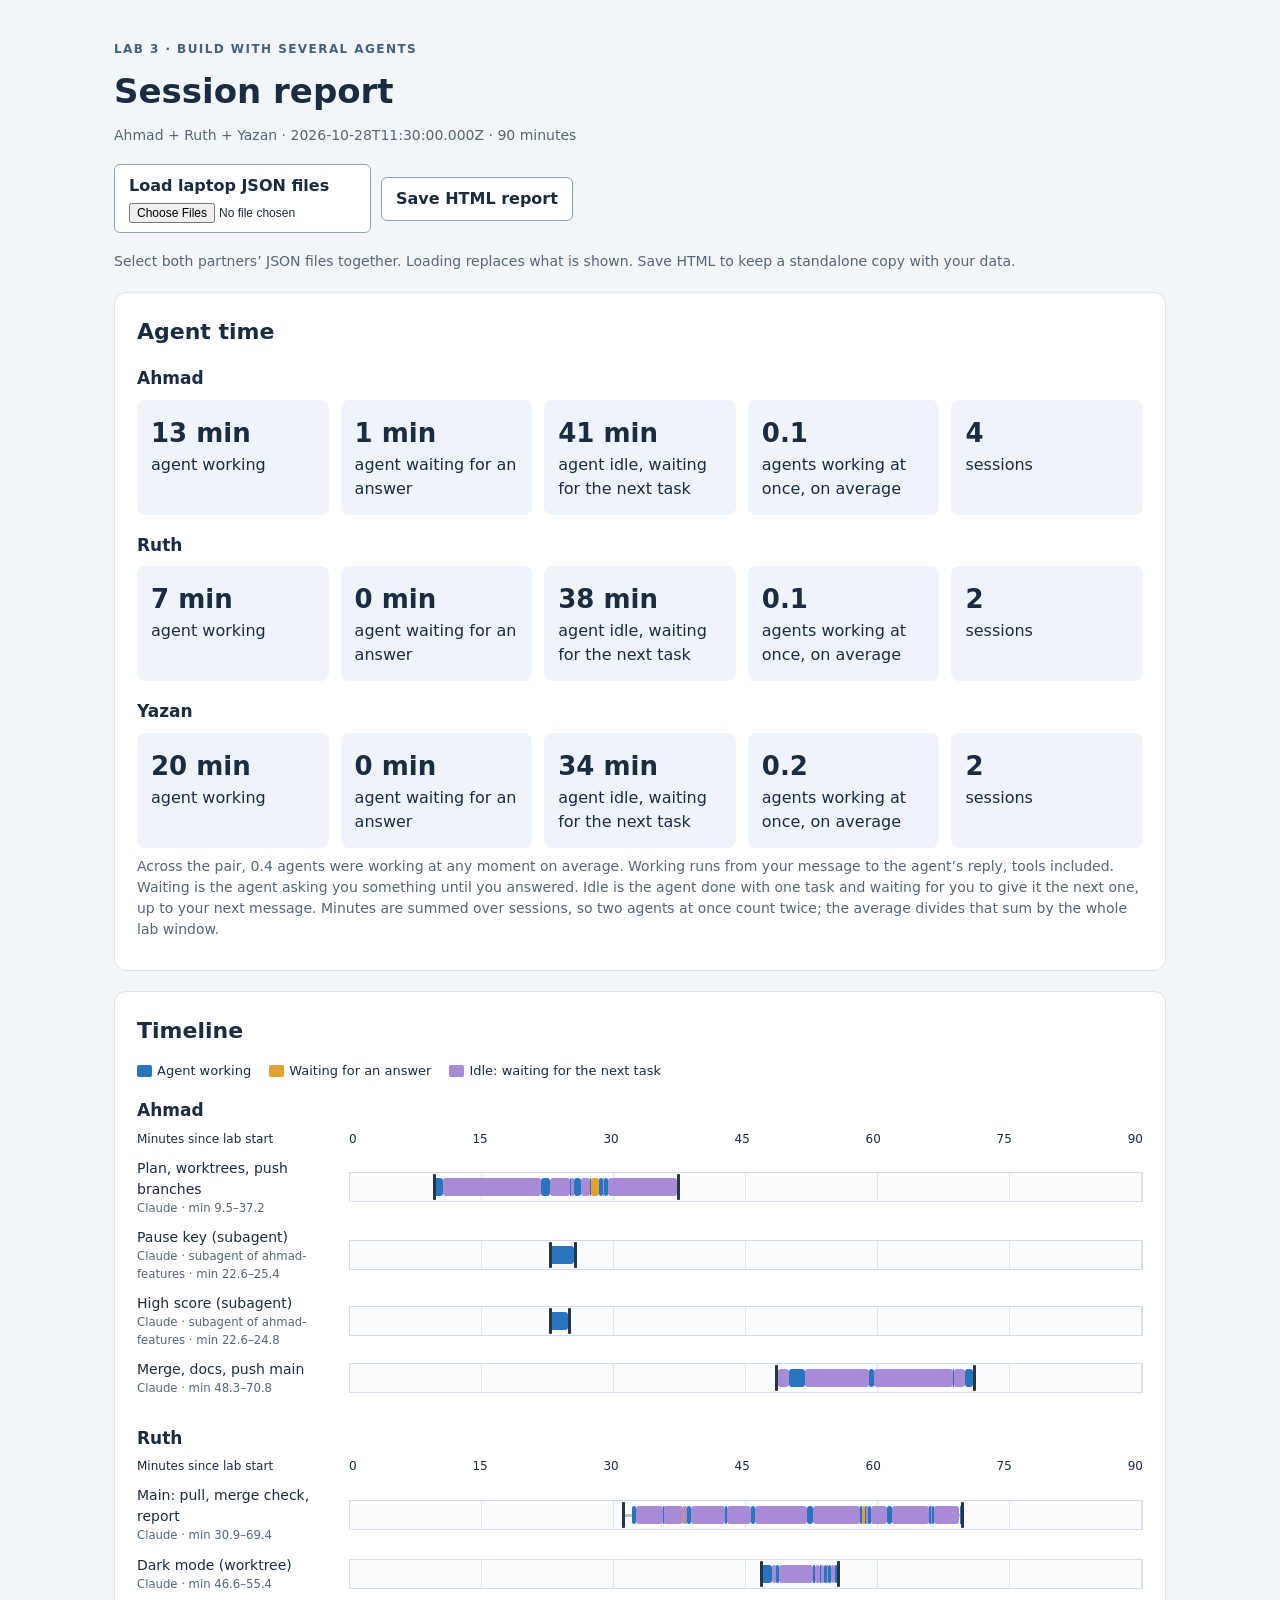
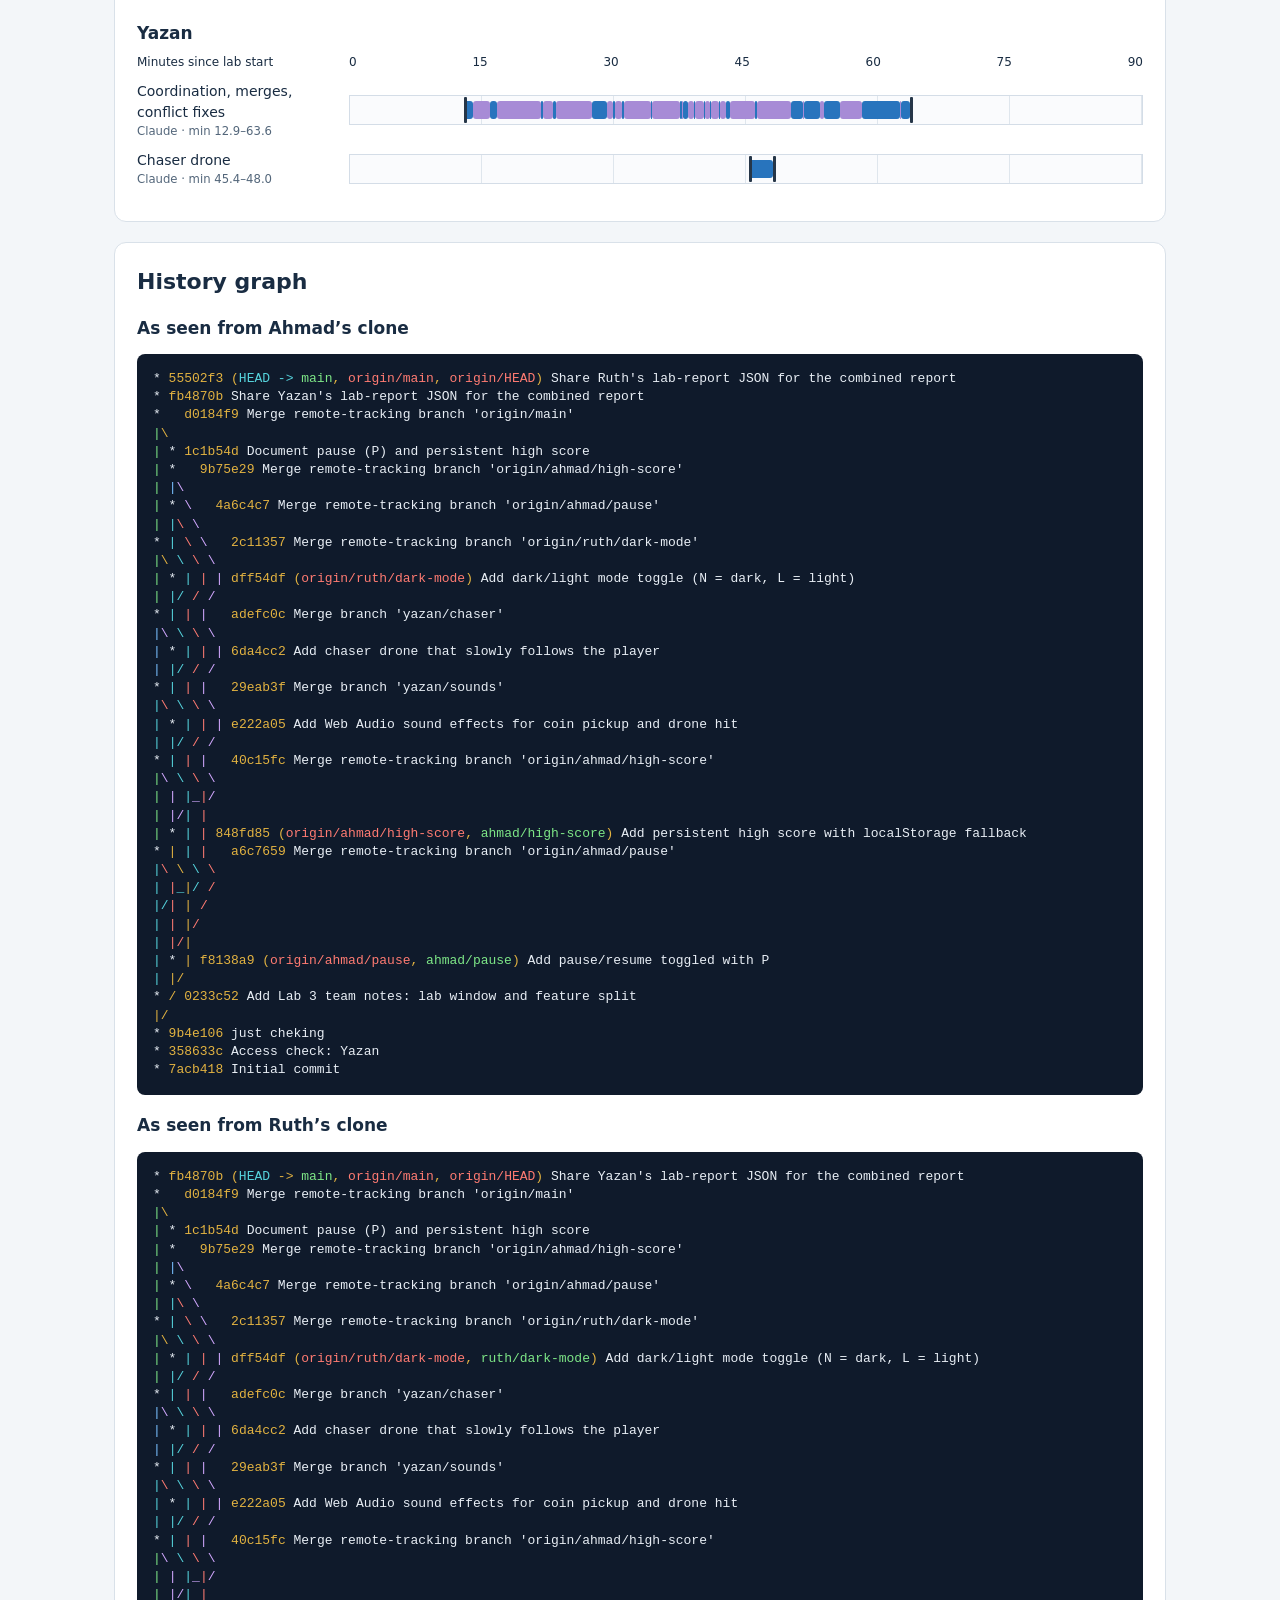
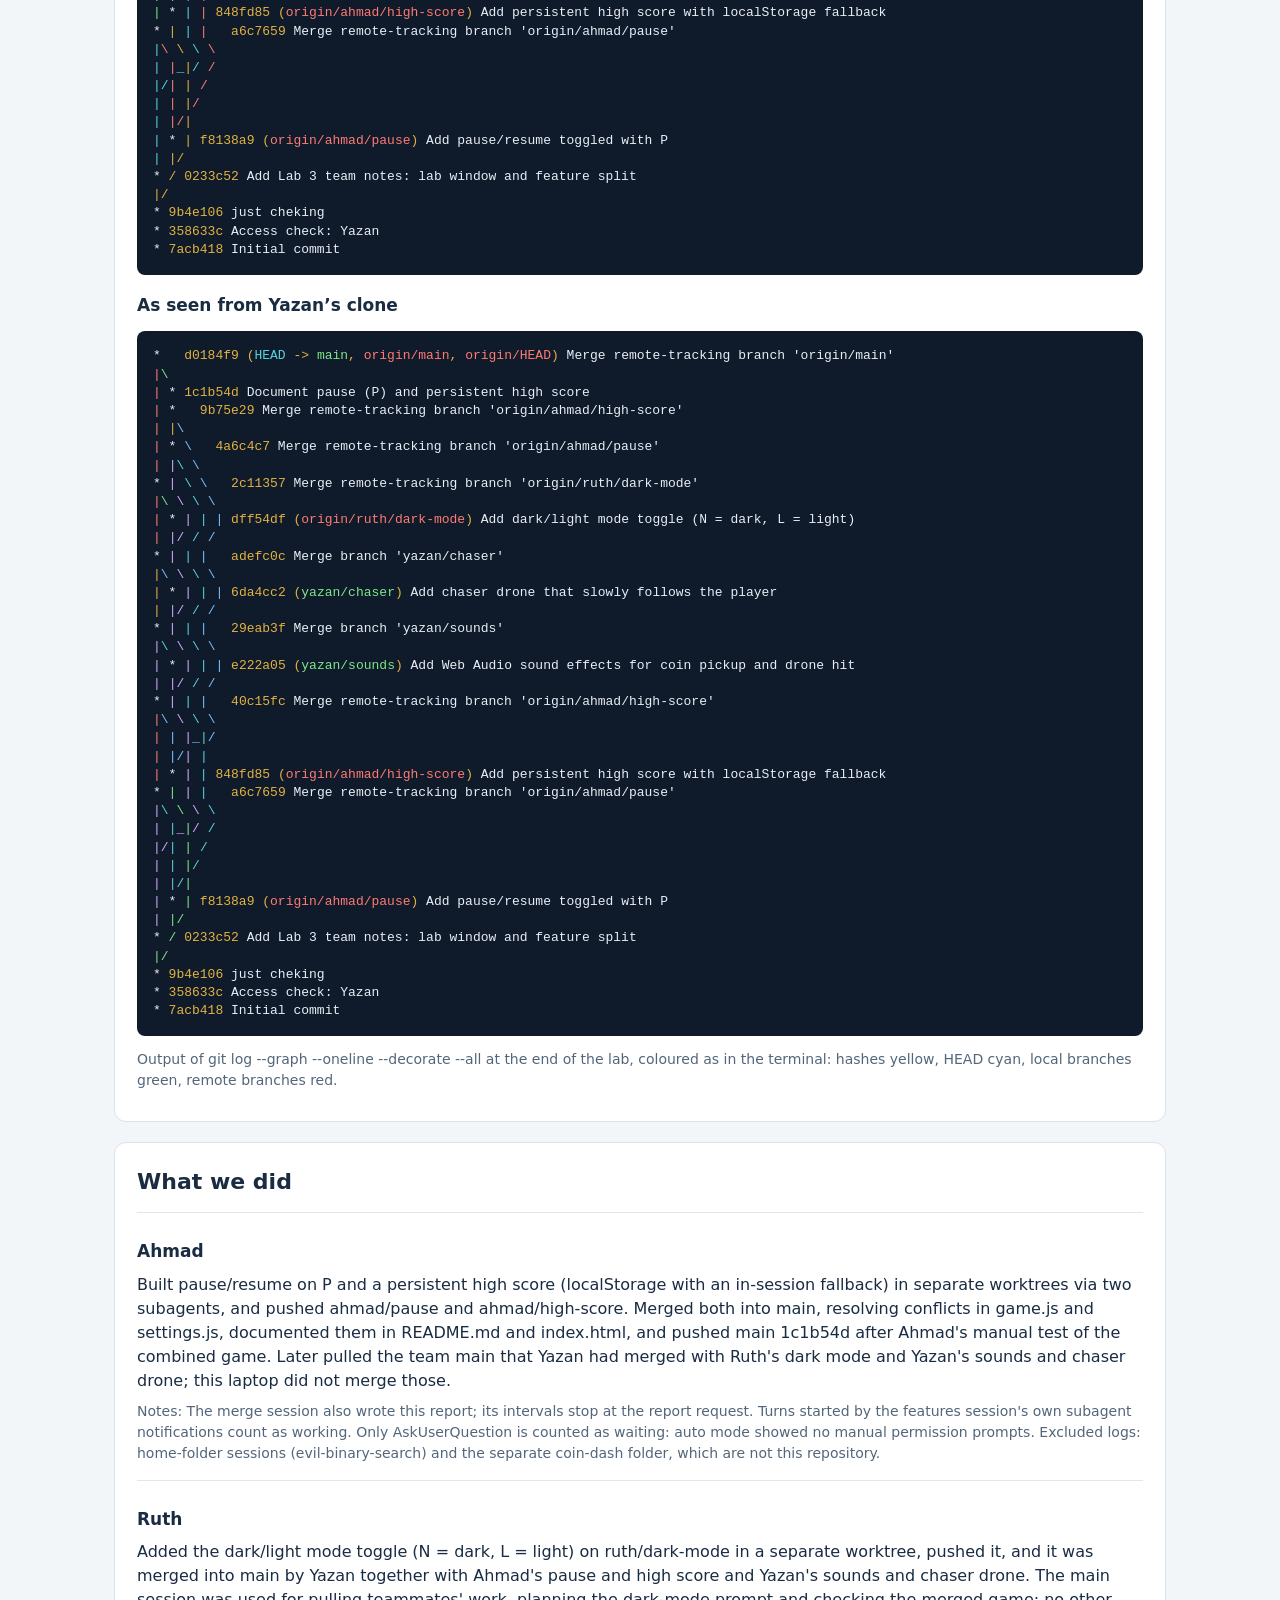
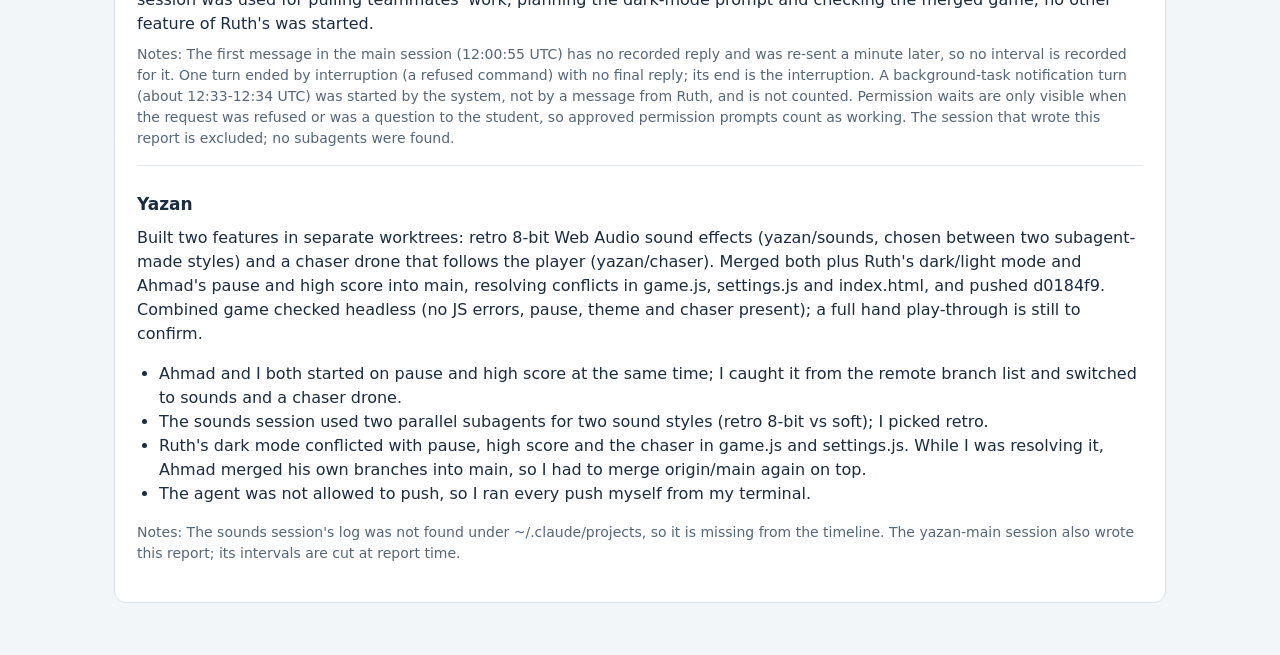
==== commit 2f960d93: "Add Yazan's observations to the combined report" ====
--- a/shared-reports/lab3-report.html
+++ b/shared-reports/lab3-report.html
@@ -25,7 +25,7 @@
 <p class="muted">Select both partners’ JSON files together. Loading replaces what is shown. Save HTML to keep a standalone copy with your data.</p>
 <p id="error" class="error" role="alert"></p><div id="report"></div>
 </main>
-<script id="report-data" type="application/json">{"version":2,"example":false,"lab":{"start":"2026-10-28T13:30:00+02:00","end":"2026-10-28T15:00:00+02:00"},"laptops":[{"id":"ahmad-laptop","student":"Ahmad","summary":"Built pause/resume on P and a persistent high score (localStorage with an in-session fallback) in separate worktrees via two subagents, and pushed ahmad/pause and ahmad/high-score. Merged both into main, resolving conflicts in game.js and settings.js, documented them in README.md and index.html, and pushed main 1c1b54d after Ahmad's manual test of the combined game. Later pulled the team main that Yazan had merged with Ruth's dark mode and Yazan's sounds and chaser drone; this laptop did not merge those.","observations":[],"notes":"The merge session also wrote this report; its intervals stop at the report request. Turns started by the features session's own subagent notifications count as working. Only AskUserQuestion is counted as waiting: auto mode showed no manual permission prompts. Excluded logs: home-folder sessions (evil-binary-search) and the separate coin-dash folder, which are not this repository.","history":"* \u001b[33m55502f3\u001b[m\u001b[33m (\u001b[m\u001b[1;36mHEAD -> \u001b[m\u001b[1;32mmain\u001b[m\u001b[33m, \u001b[m\u001b[1;31morigin/main\u001b[m\u001b[33m, \u001b[m\u001b[1;31morigin/HEAD\u001b[m\u001b[33m)\u001b[m Share Ruth's lab-report JSON for the combined report\n* \u001b[33mfb4870b\u001b[m Share Yazan's lab-report JSON for the combined report\n*   \u001b[33md0184f9\u001b[m Merge remote-tracking branch 'origin/main'\n\u001b[32m|\u001b[m\u001b[33m\\\u001b[m  \n\u001b[32m|\u001b[m * \u001b[33m1c1b54d\u001b[m Document pause (P) and persistent high score\n\u001b[32m|\u001b[m *   \u001b[33m9b75e29\u001b[m Merge remote-tracking branch 'origin/ahmad/high-score'\n\u001b[32m|\u001b[m \u001b[34m|\u001b[m\u001b[35m\\\u001b[m  \n\u001b[32m|\u001b[m * \u001b[35m\\\u001b[m   \u001b[33m4a6c4c7\u001b[m Merge remote-tracking branch 'origin/ahmad/pause'\n\u001b[32m|\u001b[m \u001b[36m|\u001b[m\u001b[1;31m\\\u001b[m \u001b[35m\\\u001b[m  \n* \u001b[36m|\u001b[m \u001b[1;31m\\\u001b[m \u001b[35m\\\u001b[m   \u001b[33m2c11357\u001b[m Merge remote-tracking branch 'origin/ruth/dark-mode'\n\u001b[1;32m|\u001b[m\u001b[1;33m\\\u001b[m \u001b[36m\\\u001b[m \u001b[1;31m\\\u001b[m \u001b[35m\\\u001b[m  \n\u001b[1;32m|\u001b[m * \u001b[36m|\u001b[m \u001b[1;31m|\u001b[m \u001b[35m|\u001b[m \u001b[33mdff54df\u001b[m\u001b[33m (\u001b[m\u001b[1;31morigin/ruth/dark-mode\u001b[m\u001b[33m)\u001b[m Add dark/light mode toggle (N = dark, L = light)\n\u001b[1;32m|\u001b[m \u001b[36m|\u001b[m\u001b[36m/\u001b[m \u001b[1;31m/\u001b[m \u001b[35m/\u001b[m  \n* \u001b[36m|\u001b[m \u001b[1;31m|\u001b[m \u001b[35m|\u001b[m   \u001b[33madefc0c\u001b[m Merge branch 'yazan/chaser'\n\u001b[1;34m|\u001b[m\u001b[1;35m\\\u001b[m \u001b[36m\\\u001b[m \u001b[1;31m\\\u001b[m \u001b[35m\\\u001b[m  \n\u001b[1;34m|\u001b[m * \u001b[36m|\u001b[m \u001b[1;31m|\u001b[m \u001b[35m|\u001b[m \u001b[33m6da4cc2\u001b[m Add chaser drone that slowly follows the player\n\u001b[1;34m|\u001b[m \u001b[36m|\u001b[m\u001b[36m/\u001b[m \u001b[1;31m/\u001b[m \u001b[35m/\u001b[m  \n* \u001b[36m|\u001b[m \u001b[1;31m|\u001b[m \u001b[35m|\u001b[m   \u001b[33m29eab3f\u001b[m Merge branch 'yazan/sounds'\n\u001b[1;36m|\u001b[m\u001b[31m\\\u001b[m \u001b[36m\\\u001b[m \u001b[1;31m\\\u001b[m \u001b[35m\\\u001b[m  \n\u001b[1;36m|\u001b[m * \u001b[36m|\u001b[m \u001b[1;31m|\u001b[m \u001b[35m|\u001b[m \u001b[33me222a05\u001b[m Add Web Audio sound effects for coin pickup and drone hit\n\u001b[1;36m|\u001b[m \u001b[36m|\u001b[m\u001b[36m/\u001b[m \u001b[1;31m/\u001b[m \u001b[35m/\u001b[m  \n* \u001b[36m|\u001b[m \u001b[1;31m|\u001b[m \u001b[35m|\u001b[m   \u001b[33m40c15fc\u001b[m Merge remote-tracking branch 'origin/ahmad/high-score'\n\u001b[32m|\u001b[m\u001b[35m\\\u001b[m \u001b[36m\\\u001b[m \u001b[1;31m\\\u001b[m \u001b[35m\\\u001b[m  \n\u001b[32m|\u001b[m \u001b[35m|\u001b[m \u001b[36m|\u001b[m\u001b[35m_\u001b[m\u001b[1;31m|\u001b[m\u001b[35m/\u001b[m  \n\u001b[32m|\u001b[m \u001b[35m|\u001b[m\u001b[35m/\u001b[m\u001b[36m|\u001b[m \u001b[1;31m|\u001b[m   \n\u001b[32m|\u001b[m * \u001b[36m|\u001b[m \u001b[1;31m|\u001b[m \u001b[33m848fd85\u001b[m\u001b[33m (\u001b[m\u001b[1;31morigin/ahmad/high-score\u001b[m\u001b[33m, \u001b[m\u001b[1;32mahmad/high-score\u001b[m\u001b[33m)\u001b[m Add persistent high score with localStorage fallback\n* \u001b[33m|\u001b[m \u001b[36m|\u001b[m \u001b[1;31m|\u001b[m   \u001b[33ma6c7659\u001b[m Merge remote-tracking branch 'origin/ahmad/pause'\n\u001b[36m|\u001b[m\u001b[1;31m\\\u001b[m \u001b[33m\\\u001b[m \u001b[36m\\\u001b[m \u001b[1;31m\\\u001b[m  \n\u001b[36m|\u001b[m \u001b[1;31m|\u001b[m\u001b[36m_\u001b[m\u001b[33m|\u001b[m\u001b[36m/\u001b[m \u001b[1;31m/\u001b[m  \n\u001b[36m|\u001b[m\u001b[36m/\u001b[m\u001b[1;31m|\u001b[m \u001b[33m|\u001b[m \u001b[1;31m/\u001b[m   \n\u001b[36m|\u001b[m \u001b[1;31m|\u001b[m \u001b[33m|\u001b[m\u001b[1;31m/\u001b[m    \n\u001b[36m|\u001b[m \u001b[1;31m|\u001b[m\u001b[1;31m/\u001b[m\u001b[33m|\u001b[m     \n\u001b[36m|\u001b[m * \u001b[33m|\u001b[m \u001b[33mf8138a9\u001b[m\u001b[33m (\u001b[m\u001b[1;31morigin/ahmad/pause\u001b[m\u001b[33m, \u001b[m\u001b[1;32mahmad/pause\u001b[m\u001b[33m)\u001b[m Add pause/resume toggled with P\n\u001b[36m|\u001b[m \u001b[33m|\u001b[m\u001b[33m/\u001b[m  \n* \u001b[33m/\u001b[m \u001b[33m0233c52\u001b[m Add Lab 3 team notes: lab window and feature split\n\u001b[33m|\u001b[m\u001b[33m/\u001b[m  \n* \u001b[33m9b4e106\u001b[m just cheking\n* \u001b[33m358633c\u001b[m Access check: Yazan\n* \u001b[33m7acb418\u001b[m Initial commit\n","sessions":[{"id":"ahmad-features","label":"Plan, worktrees, push branches","tool":"Claude","parent":null,"start":"2026-10-28T11:39:29Z","end":"2026-10-28T12:07:12Z","intervals":[{"start":"2026-10-28T11:39:29Z","end":"2026-10-28T11:40:31Z","state":"working"},{"start":"2026-10-28T11:51:40Z","end":"2026-10-28T11:52:42Z","state":"working"},{"start":"2026-10-28T11:54:59Z","end":"2026-10-28T11:55:09Z","state":"working"},{"start":"2026-10-28T11:55:25Z","end":"2026-10-28T11:56:13Z","state":"working"},{"start":"2026-10-28T11:57:13Z","end":"2026-10-28T11:57:22Z","state":"working"},{"start":"2026-10-28T11:57:22Z","end":"2026-10-28T11:58:20Z","state":"waiting"},{"start":"2026-10-28T11:58:20Z","end":"2026-10-28T11:58:42Z","state":"working"},{"start":"2026-10-28T11:58:51Z","end":"2026-10-28T11:59:17Z","state":"working"},{"start":"2026-10-28T12:07:07Z","end":"2026-10-28T12:07:12Z","state":"working"}]},{"id":"ahmad-pause","label":"Pause key (subagent)","tool":"Claude","parent":"ahmad-features","start":"2026-10-28T11:52:37Z","end":"2026-10-28T11:55:24Z","intervals":[{"start":"2026-10-28T11:52:37Z","end":"2026-10-28T11:55:24Z","state":"working"}]},{"id":"ahmad-high-score","label":"High score (subagent)","tool":"Claude","parent":"ahmad-features","start":"2026-10-28T11:52:37Z","end":"2026-10-28T11:54:47Z","intervals":[{"start":"2026-10-28T11:52:37Z","end":"2026-10-28T11:54:47Z","state":"working"}]},{"id":"ahmad-merge","label":"Merge, docs, push main","tool":"Claude","parent":null,"start":"2026-10-28T12:18:15Z","end":"2026-10-28T12:40:45Z","intervals":[{"start":"2026-10-28T12:18:15Z","end":"2026-10-28T12:18:40Z","state":"working"},{"start":"2026-10-28T12:19:50Z","end":"2026-10-28T12:21:41Z","state":"working"},{"start":"2026-10-28T12:29:00Z","end":"2026-10-28T12:29:31Z","state":"working"},{"start":"2026-10-28T12:38:30Z","end":"2026-10-28T12:38:37Z","state":"working"},{"start":"2026-10-28T12:39:56Z","end":"2026-10-28T12:40:45Z","state":"working"}]}]},{"id":"ruth-laptop","student":"Ruth","summary":"Added the dark/light mode toggle (N = dark, L = light) on ruth/dark-mode in a separate worktree, pushed it, and it was merged into main by Yazan together with Ahmad's pause and high score and Yazan's sounds and chaser drone. The main session was used for pulling teammates' work, planning the dark-mode prompt and checking the merged game; no other feature of Ruth's was started.","observations":[],"notes":"The first message in the main session (12:00:55 UTC) has no recorded reply and was re-sent a minute later, so no interval is recorded for it. One turn ended by interruption (a refused command) with no final reply; its end is the interruption. A background-task notification turn (about 12:33-12:34 UTC) was started by the system, not by a message from Ruth, and is not counted. Permission waits are only visible when the request was refused or was a question to the student, so approved permission prompts count as working. The session that wrote this report is excluded; no subagents were found.","history":"* \u001b[33mfb4870b\u001b[m\u001b[33m (\u001b[m\u001b[1;36mHEAD\u001b[m\u001b[33m -> \u001b[m\u001b[1;32mmain\u001b[m\u001b[33m, \u001b[m\u001b[1;31morigin/main\u001b[m\u001b[33m, \u001b[m\u001b[1;31morigin/HEAD\u001b[m\u001b[33m)\u001b[m Share Yazan's lab-report JSON for the combined report\n*   \u001b[33md0184f9\u001b[m Merge remote-tracking branch 'origin/main'\n\u001b[32m|\u001b[m\u001b[33m\\\u001b[m  \n\u001b[32m|\u001b[m * \u001b[33m1c1b54d\u001b[m Document pause (P) and persistent high score\n\u001b[32m|\u001b[m *   \u001b[33m9b75e29\u001b[m Merge remote-tracking branch 'origin/ahmad/high-score'\n\u001b[32m|\u001b[m \u001b[34m|\u001b[m\u001b[35m\\\u001b[m  \n\u001b[32m|\u001b[m * \u001b[35m\\\u001b[m   \u001b[33m4a6c4c7\u001b[m Merge remote-tracking branch 'origin/ahmad/pause'\n\u001b[32m|\u001b[m \u001b[36m|\u001b[m\u001b[1;31m\\\u001b[m \u001b[35m\\\u001b[m  \n* \u001b[36m|\u001b[m \u001b[1;31m\\\u001b[m \u001b[35m\\\u001b[m   \u001b[33m2c11357\u001b[m Merge remote-tracking branch 'origin/ruth/dark-mode'\n\u001b[1;32m|\u001b[m\u001b[1;33m\\\u001b[m \u001b[36m\\\u001b[m \u001b[1;31m\\\u001b[m \u001b[35m\\\u001b[m  \n\u001b[1;32m|\u001b[m * \u001b[36m|\u001b[m \u001b[1;31m|\u001b[m \u001b[35m|\u001b[m \u001b[33mdff54df\u001b[m\u001b[33m (\u001b[m\u001b[1;31morigin/ruth/dark-mode\u001b[m\u001b[33m, \u001b[m\u001b[1;32mruth/dark-mode\u001b[m\u001b[33m)\u001b[m Add dark/light mode toggle (N = dark, L = light)\n\u001b[1;32m|\u001b[m \u001b[36m|\u001b[m\u001b[36m/\u001b[m \u001b[1;31m/\u001b[m \u001b[35m/\u001b[m  \n* \u001b[36m|\u001b[m \u001b[1;31m|\u001b[m \u001b[35m|\u001b[m   \u001b[33madefc0c\u001b[m Merge branch 'yazan/chaser'\n\u001b[1;34m|\u001b[m\u001b[1;35m\\\u001b[m \u001b[36m\\\u001b[m \u001b[1;31m\\\u001b[m \u001b[35m\\\u001b[m  \n\u001b[1;34m|\u001b[m * \u001b[36m|\u001b[m \u001b[1;31m|\u001b[m \u001b[35m|\u001b[m \u001b[33m6da4cc2\u001b[m Add chaser drone that slowly follows the player\n\u001b[1;34m|\u001b[m \u001b[36m|\u001b[m\u001b[36m/\u001b[m \u001b[1;31m/\u001b[m \u001b[35m/\u001b[m  \n* \u001b[36m|\u001b[m \u001b[1;31m|\u001b[m \u001b[35m|\u001b[m   \u001b[33m29eab3f\u001b[m Merge branch 'yazan/sounds'\n\u001b[1;36m|\u001b[m\u001b[31m\\\u001b[m \u001b[36m\\\u001b[m \u001b[1;31m\\\u001b[m \u001b[35m\\\u001b[m  \n\u001b[1;36m|\u001b[m * \u001b[36m|\u001b[m \u001b[1;31m|\u001b[m \u001b[35m|\u001b[m \u001b[33me222a05\u001b[m Add Web Audio sound effects for coin pickup and drone hit\n\u001b[1;36m|\u001b[m \u001b[36m|\u001b[m\u001b[36m/\u001b[m \u001b[1;31m/\u001b[m \u001b[35m/\u001b[m  \n* \u001b[36m|\u001b[m \u001b[1;31m|\u001b[m \u001b[35m|\u001b[m   \u001b[33m40c15fc\u001b[m Merge remote-tracking branch 'origin/ahmad/high-score'\n\u001b[32m|\u001b[m\u001b[35m\\\u001b[m \u001b[36m\\\u001b[m \u001b[1;31m\\\u001b[m \u001b[35m\\\u001b[m  \n\u001b[32m|\u001b[m \u001b[35m|\u001b[m \u001b[36m|\u001b[m\u001b[35m_\u001b[m\u001b[1;31m|\u001b[m\u001b[35m/\u001b[m  \n\u001b[32m|\u001b[m \u001b[35m|\u001b[m\u001b[35m/\u001b[m\u001b[36m|\u001b[m \u001b[1;31m|\u001b[m   \n\u001b[32m|\u001b[m * \u001b[36m|\u001b[m \u001b[1;31m|\u001b[m \u001b[33m848fd85\u001b[m\u001b[33m (\u001b[m\u001b[1;31morigin/ahmad/high-score\u001b[m\u001b[33m)\u001b[m Add persistent high score with localStorage fallback\n* \u001b[33m|\u001b[m \u001b[36m|\u001b[m \u001b[1;31m|\u001b[m   \u001b[33ma6c7659\u001b[m Merge remote-tracking branch 'origin/ahmad/pause'\n\u001b[36m|\u001b[m\u001b[1;31m\\\u001b[m \u001b[33m\\\u001b[m \u001b[36m\\\u001b[m \u001b[1;31m\\\u001b[m  \n\u001b[36m|\u001b[m \u001b[1;31m|\u001b[m\u001b[36m_\u001b[m\u001b[33m|\u001b[m\u001b[36m/\u001b[m \u001b[1;31m/\u001b[m  \n\u001b[36m|\u001b[m\u001b[36m/\u001b[m\u001b[1;31m|\u001b[m \u001b[33m|\u001b[m \u001b[1;31m/\u001b[m   \n\u001b[36m|\u001b[m \u001b[1;31m|\u001b[m \u001b[33m|\u001b[m\u001b[1;31m/\u001b[m    \n\u001b[36m|\u001b[m \u001b[1;31m|\u001b[m\u001b[1;31m/\u001b[m\u001b[33m|\u001b[m     \n\u001b[36m|\u001b[m * \u001b[33m|\u001b[m \u001b[33mf8138a9\u001b[m\u001b[33m (\u001b[m\u001b[1;31morigin/ahmad/pause\u001b[m\u001b[33m)\u001b[m Add pause/resume toggled with P\n\u001b[36m|\u001b[m \u001b[33m|\u001b[m\u001b[33m/\u001b[m  \n* \u001b[33m/\u001b[m \u001b[33m0233c52\u001b[m Add Lab 3 team notes: lab window and feature split\n\u001b[33m|\u001b[m\u001b[33m/\u001b[m  \n* \u001b[33m9b4e106\u001b[m just cheking\n* \u001b[33m358633c\u001b[m Access check: Yazan\n* \u001b[33m7acb418\u001b[m Initial commit","sessions":[{"id":"ruth-main","label":"Main: pull, merge check, report","tool":"Claude","parent":null,"start":"2026-10-28T12:00:55.252Z","end":"2026-10-28T12:39:25.100Z","intervals":[{"start":"2026-10-28T12:02:01.939Z","end":"2026-10-28T12:02:29.130Z","state":"working"},{"start":"2026-10-28T12:05:31.451Z","end":"2026-10-28T12:05:36.877Z","state":"working"},{"start":"2026-10-28T12:07:50.120Z","end":"2026-10-28T12:07:53.645Z","state":"working"},{"start":"2026-10-28T12:07:53.645Z","end":"2026-10-28T12:07:59.855Z","state":"waiting"},{"start":"2026-10-28T12:08:15.606Z","end":"2026-10-28T12:08:42.001Z","state":"working"},{"start":"2026-10-28T12:12:39.446Z","end":"2026-10-28T12:12:51.980Z","state":"working"},{"start":"2026-10-28T12:15:36.263Z","end":"2026-10-28T12:16:01.370Z","state":"working"},{"start":"2026-10-28T12:21:52.990Z","end":"2026-10-28T12:22:35.912Z","state":"working"},{"start":"2026-10-28T12:27:56.554Z","end":"2026-10-28T12:28:11.188Z","state":"working"},{"start":"2026-10-28T12:28:11.188Z","end":"2026-10-28T12:28:31.103Z","state":"waiting"},{"start":"2026-10-28T12:28:31.103Z","end":"2026-10-28T12:28:38.813Z","state":"working"},{"start":"2026-10-28T12:28:53.870Z","end":"2026-10-28T12:29:12.981Z","state":"working"},{"start":"2026-10-28T12:31:00.604Z","end":"2026-10-28T12:31:36.085Z","state":"working"},{"start":"2026-10-28T12:35:45.050Z","end":"2026-10-28T12:36:00.419Z","state":"working"},{"start":"2026-10-28T12:36:09.433Z","end":"2026-10-28T12:36:23.182Z","state":"working"},{"start":"2026-10-28T12:39:15.713Z","end":"2026-10-28T12:39:25.100Z","state":"working"}]},{"id":"ruth-dark-mode","label":"Dark mode (worktree)","tool":"Claude","parent":null,"start":"2026-10-28T12:16:35.436Z","end":"2026-10-28T12:25:22.075Z","intervals":[{"start":"2026-10-28T12:16:35.436Z","end":"2026-10-28T12:17:59.548Z","state":"working"},{"start":"2026-10-28T12:18:27.030Z","end":"2026-10-28T12:18:48.003Z","state":"working"},{"start":"2026-10-28T12:22:33.550Z","end":"2026-10-28T12:22:40.849Z","state":"working"},{"start":"2026-10-28T12:22:46.464Z","end":"2026-10-28T12:22:53.646Z","state":"working"},{"start":"2026-10-28T12:23:23.437Z","end":"2026-10-28T12:23:27.056Z","state":"working"},{"start":"2026-10-28T12:23:50.552Z","end":"2026-10-28T12:24:11.069Z","state":"working"},{"start":"2026-10-28T12:24:20.476Z","end":"2026-10-28T12:24:40.257Z","state":"working"},{"start":"2026-10-28T12:25:04.290Z","end":"2026-10-28T12:25:22.075Z","state":"working"}]}]},{"id":"yazan-laptop","student":"Yazan","summary":"Built two features in separate worktrees: retro 8-bit Web Audio sound effects (yazan/sounds, chosen between two subagent-made styles) and a chaser drone that follows the player (yazan/chaser). Merged both plus Ruth's dark/light mode and Ahmad's pause and high score into main, resolving conflicts in game.js, settings.js and index.html, and pushed d0184f9. Combined game checked headless (no JS errors, pause, theme and chaser present); a full hand play-through is still to confirm.","observations":[],"notes":"The sounds session's log was not found under ~/.claude/projects, so it is missing from the timeline. The yazan-main session also wrote this report; its intervals are cut at report time.","history":"*   \u001b[33md0184f9\u001b[m\u001b[33m (\u001b[m\u001b[1;36mHEAD\u001b[m\u001b[33m -> \u001b[m\u001b[1;32mmain\u001b[m\u001b[33m, \u001b[m\u001b[1;31morigin/main\u001b[m\u001b[33m, \u001b[m\u001b[1;31morigin/HEAD\u001b[m\u001b[33m)\u001b[m Merge remote-tracking branch 'origin/main'\n\u001b[31m|\u001b[m\u001b[32m\\\u001b[m  \n\u001b[31m|\u001b[m * \u001b[33m1c1b54d\u001b[m Document pause (P) and persistent high score\n\u001b[31m|\u001b[m *   \u001b[33m9b75e29\u001b[m Merge remote-tracking branch 'origin/ahmad/high-score'\n\u001b[31m|\u001b[m \u001b[33m|\u001b[m\u001b[34m\\\u001b[m  \n\u001b[31m|\u001b[m * \u001b[34m\\\u001b[m   \u001b[33m4a6c4c7\u001b[m Merge remote-tracking branch 'origin/ahmad/pause'\n\u001b[31m|\u001b[m \u001b[35m|\u001b[m\u001b[36m\\\u001b[m \u001b[34m\\\u001b[m  \n* \u001b[35m|\u001b[m \u001b[36m\\\u001b[m \u001b[34m\\\u001b[m   \u001b[33m2c11357\u001b[m Merge remote-tracking branch 'origin/ruth/dark-mode'\n\u001b[1;31m|\u001b[m\u001b[1;32m\\\u001b[m \u001b[35m\\\u001b[m \u001b[36m\\\u001b[m \u001b[34m\\\u001b[m  \n\u001b[1;31m|\u001b[m * \u001b[35m|\u001b[m \u001b[36m|\u001b[m \u001b[34m|\u001b[m \u001b[33mdff54df\u001b[m\u001b[33m (\u001b[m\u001b[1;31morigin/ruth/dark-mode\u001b[m\u001b[33m)\u001b[m Add dark/light mode toggle (N = dark, L = light)\n\u001b[1;31m|\u001b[m \u001b[35m|\u001b[m\u001b[35m/\u001b[m \u001b[36m/\u001b[m \u001b[34m/\u001b[m  \n* \u001b[35m|\u001b[m \u001b[36m|\u001b[m \u001b[34m|\u001b[m   \u001b[33madefc0c\u001b[m Merge branch 'yazan/chaser'\n\u001b[1;33m|\u001b[m\u001b[1;34m\\\u001b[m \u001b[35m\\\u001b[m \u001b[36m\\\u001b[m \u001b[34m\\\u001b[m  \n\u001b[1;33m|\u001b[m * \u001b[35m|\u001b[m \u001b[36m|\u001b[m \u001b[34m|\u001b[m \u001b[33m6da4cc2\u001b[m\u001b[33m (\u001b[m\u001b[1;32myazan/chaser\u001b[m\u001b[33m)\u001b[m Add chaser drone that slowly follows the player\n\u001b[1;33m|\u001b[m \u001b[35m|\u001b[m\u001b[35m/\u001b[m \u001b[36m/\u001b[m \u001b[34m/\u001b[m  \n* \u001b[35m|\u001b[m \u001b[36m|\u001b[m \u001b[34m|\u001b[m   \u001b[33m29eab3f\u001b[m Merge branch 'yazan/sounds'\n\u001b[1;35m|\u001b[m\u001b[1;36m\\\u001b[m \u001b[35m\\\u001b[m \u001b[36m\\\u001b[m \u001b[34m\\\u001b[m  \n\u001b[1;35m|\u001b[m * \u001b[35m|\u001b[m \u001b[36m|\u001b[m \u001b[34m|\u001b[m \u001b[33me222a05\u001b[m\u001b[33m (\u001b[m\u001b[1;32myazan/sounds\u001b[m\u001b[33m)\u001b[m Add Web Audio sound effects for coin pickup and drone hit\n\u001b[1;35m|\u001b[m \u001b[35m|\u001b[m\u001b[35m/\u001b[m \u001b[36m/\u001b[m \u001b[34m/\u001b[m  \n* \u001b[35m|\u001b[m \u001b[36m|\u001b[m \u001b[34m|\u001b[m   \u001b[33m40c15fc\u001b[m Merge remote-tracking branch 'origin/ahmad/high-score'\n\u001b[31m|\u001b[m\u001b[34m\\\u001b[m \u001b[35m\\\u001b[m \u001b[36m\\\u001b[m \u001b[34m\\\u001b[m  \n\u001b[31m|\u001b[m \u001b[34m|\u001b[m \u001b[35m|\u001b[m\u001b[34m_\u001b[m\u001b[36m|\u001b[m\u001b[34m/\u001b[m  \n\u001b[31m|\u001b[m \u001b[34m|\u001b[m\u001b[34m/\u001b[m\u001b[35m|\u001b[m \u001b[36m|\u001b[m   \n\u001b[31m|\u001b[m * \u001b[35m|\u001b[m \u001b[36m|\u001b[m \u001b[33m848fd85\u001b[m\u001b[33m (\u001b[m\u001b[1;31morigin/ahmad/high-score\u001b[m\u001b[33m)\u001b[m Add persistent high score with localStorage fallback\n* \u001b[32m|\u001b[m \u001b[35m|\u001b[m \u001b[36m|\u001b[m   \u001b[33ma6c7659\u001b[m Merge remote-tracking branch 'origin/ahmad/pause'\n\u001b[35m|\u001b[m\u001b[36m\\\u001b[m \u001b[32m\\\u001b[m \u001b[35m\\\u001b[m \u001b[36m\\\u001b[m  \n\u001b[35m|\u001b[m \u001b[36m|\u001b[m\u001b[35m_\u001b[m\u001b[32m|\u001b[m\u001b[35m/\u001b[m \u001b[36m/\u001b[m  \n\u001b[35m|\u001b[m\u001b[35m/\u001b[m\u001b[36m|\u001b[m \u001b[32m|\u001b[m \u001b[36m/\u001b[m   \n\u001b[35m|\u001b[m \u001b[36m|\u001b[m \u001b[32m|\u001b[m\u001b[36m/\u001b[m    \n\u001b[35m|\u001b[m \u001b[36m|\u001b[m\u001b[36m/\u001b[m\u001b[32m|\u001b[m     \n\u001b[35m|\u001b[m * \u001b[32m|\u001b[m \u001b[33mf8138a9\u001b[m\u001b[33m (\u001b[m\u001b[1;31morigin/ahmad/pause\u001b[m\u001b[33m)\u001b[m Add pause/resume toggled with P\n\u001b[35m|\u001b[m \u001b[32m|\u001b[m\u001b[32m/\u001b[m  \n* \u001b[32m/\u001b[m \u001b[33m0233c52\u001b[m Add Lab 3 team notes: lab window and feature split\n\u001b[32m|\u001b[m\u001b[32m/\u001b[m  \n* \u001b[33m9b4e106\u001b[m just cheking\n* \u001b[33m358633c\u001b[m Access check: Yazan\n* \u001b[33m7acb418\u001b[m Initial commit\n","sessions":[{"id":"yazan-main","label":"Coordination, merges, conflict fixes","tool":"Claude","parent":null,"start":"2026-10-28T11:42:56Z","end":"2026-10-28T12:33:35Z","intervals":[{"start":"2026-10-28T11:42:56Z","end":"2026-10-28T11:43:56Z","state":"working"},{"start":"2026-10-28T11:45:56Z","end":"2026-10-28T11:46:43Z","state":"working"},{"start":"2026-10-28T11:51:41Z","end":"2026-10-28T11:51:57Z","state":"working"},{"start":"2026-10-28T11:53:02Z","end":"2026-10-28T11:53:24Z","state":"working"},{"start":"2026-10-28T11:57:30Z","end":"2026-10-28T11:59:12Z","state":"working"},{"start":"2026-10-28T11:59:54Z","end":"2026-10-28T12:00:08Z","state":"working"},{"start":"2026-10-28T12:00:54Z","end":"2026-10-28T12:01:11Z","state":"working"},{"start":"2026-10-28T12:04:11Z","end":"2026-10-28T12:04:22Z","state":"working"},{"start":"2026-10-28T12:07:28Z","end":"2026-10-28T12:07:46Z","state":"working"},{"start":"2026-10-28T12:07:51Z","end":"2026-10-28T12:08:25Z","state":"working"},{"start":"2026-10-28T12:09:05Z","end":"2026-10-28T12:09:14Z","state":"working"},{"start":"2026-10-28T12:10:14Z","end":"2026-10-28T12:10:20Z","state":"working"},{"start":"2026-10-28T12:10:53Z","end":"2026-10-28T12:11:00Z","state":"working"},{"start":"2026-10-28T12:11:55Z","end":"2026-10-28T12:12:02Z","state":"working"},{"start":"2026-10-28T12:12:45Z","end":"2026-10-28T12:13:08Z","state":"working"},{"start":"2026-10-28T12:16:00Z","end":"2026-10-28T12:16:17Z","state":"working"},{"start":"2026-10-28T12:20:04Z","end":"2026-10-28T12:21:28Z","state":"working"},{"start":"2026-10-28T12:21:36Z","end":"2026-10-28T12:23:26Z","state":"working"},{"start":"2026-10-28T12:23:55Z","end":"2026-10-28T12:25:40Z","state":"working"},{"start":"2026-10-28T12:28:14Z","end":"2026-10-28T12:32:31Z","state":"working"},{"start":"2026-10-28T12:32:35Z","end":"2026-10-28T12:33:35Z","state":"working"}]},{"id":"yazan-chaser","label":"Chaser drone","tool":"Claude","parent":null,"start":"2026-10-28T12:15:22Z","end":"2026-10-28T12:18:02Z","intervals":[{"start":"2026-10-28T12:15:22Z","end":"2026-10-28T12:18:02Z","state":"working"}]}]}]}</script>
+<script id="report-data" type="application/json">{"version":2,"example":false,"lab":{"start":"2026-10-28T13:30:00+02:00","end":"2026-10-28T15:00:00+02:00"},"laptops":[{"id":"ahmad-laptop","student":"Ahmad","summary":"Built pause/resume on P and a persistent high score (localStorage with an in-session fallback) in separate worktrees via two subagents, and pushed ahmad/pause and ahmad/high-score. Merged both into main, resolving conflicts in game.js and settings.js, documented them in README.md and index.html, and pushed main 1c1b54d after Ahmad's manual test of the combined game. Later pulled the team main that Yazan had merged with Ruth's dark mode and Yazan's sounds and chaser drone; this laptop did not merge those.","observations":[],"notes":"The merge session also wrote this report; its intervals stop at the report request. Turns started by the features session's own subagent notifications count as working. Only AskUserQuestion is counted as waiting: auto mode showed no manual permission prompts. Excluded logs: home-folder sessions (evil-binary-search) and the separate coin-dash folder, which are not this repository.","history":"* \u001b[33m55502f3\u001b[m\u001b[33m (\u001b[m\u001b[1;36mHEAD -> \u001b[m\u001b[1;32mmain\u001b[m\u001b[33m, \u001b[m\u001b[1;31morigin/main\u001b[m\u001b[33m, \u001b[m\u001b[1;31morigin/HEAD\u001b[m\u001b[33m)\u001b[m Share Ruth's lab-report JSON for the combined report\n* \u001b[33mfb4870b\u001b[m Share Yazan's lab-report JSON for the combined report\n*   \u001b[33md0184f9\u001b[m Merge remote-tracking branch 'origin/main'\n\u001b[32m|\u001b[m\u001b[33m\\\u001b[m  \n\u001b[32m|\u001b[m * \u001b[33m1c1b54d\u001b[m Document pause (P) and persistent high score\n\u001b[32m|\u001b[m *   \u001b[33m9b75e29\u001b[m Merge remote-tracking branch 'origin/ahmad/high-score'\n\u001b[32m|\u001b[m \u001b[34m|\u001b[m\u001b[35m\\\u001b[m  \n\u001b[32m|\u001b[m * \u001b[35m\\\u001b[m   \u001b[33m4a6c4c7\u001b[m Merge remote-tracking branch 'origin/ahmad/pause'\n\u001b[32m|\u001b[m \u001b[36m|\u001b[m\u001b[1;31m\\\u001b[m \u001b[35m\\\u001b[m  \n* \u001b[36m|\u001b[m \u001b[1;31m\\\u001b[m \u001b[35m\\\u001b[m   \u001b[33m2c11357\u001b[m Merge remote-tracking branch 'origin/ruth/dark-mode'\n\u001b[1;32m|\u001b[m\u001b[1;33m\\\u001b[m \u001b[36m\\\u001b[m \u001b[1;31m\\\u001b[m \u001b[35m\\\u001b[m  \n\u001b[1;32m|\u001b[m * \u001b[36m|\u001b[m \u001b[1;31m|\u001b[m \u001b[35m|\u001b[m \u001b[33mdff54df\u001b[m\u001b[33m (\u001b[m\u001b[1;31morigin/ruth/dark-mode\u001b[m\u001b[33m)\u001b[m Add dark/light mode toggle (N = dark, L = light)\n\u001b[1;32m|\u001b[m \u001b[36m|\u001b[m\u001b[36m/\u001b[m \u001b[1;31m/\u001b[m \u001b[35m/\u001b[m  \n* \u001b[36m|\u001b[m \u001b[1;31m|\u001b[m \u001b[35m|\u001b[m   \u001b[33madefc0c\u001b[m Merge branch 'yazan/chaser'\n\u001b[1;34m|\u001b[m\u001b[1;35m\\\u001b[m \u001b[36m\\\u001b[m \u001b[1;31m\\\u001b[m \u001b[35m\\\u001b[m  \n\u001b[1;34m|\u001b[m * \u001b[36m|\u001b[m \u001b[1;31m|\u001b[m \u001b[35m|\u001b[m \u001b[33m6da4cc2\u001b[m Add chaser drone that slowly follows the player\n\u001b[1;34m|\u001b[m \u001b[36m|\u001b[m\u001b[36m/\u001b[m \u001b[1;31m/\u001b[m \u001b[35m/\u001b[m  \n* \u001b[36m|\u001b[m \u001b[1;31m|\u001b[m \u001b[35m|\u001b[m   \u001b[33m29eab3f\u001b[m Merge branch 'yazan/sounds'\n\u001b[1;36m|\u001b[m\u001b[31m\\\u001b[m \u001b[36m\\\u001b[m \u001b[1;31m\\\u001b[m \u001b[35m\\\u001b[m  \n\u001b[1;36m|\u001b[m * \u001b[36m|\u001b[m \u001b[1;31m|\u001b[m \u001b[35m|\u001b[m \u001b[33me222a05\u001b[m Add Web Audio sound effects for coin pickup and drone hit\n\u001b[1;36m|\u001b[m \u001b[36m|\u001b[m\u001b[36m/\u001b[m \u001b[1;31m/\u001b[m \u001b[35m/\u001b[m  \n* \u001b[36m|\u001b[m \u001b[1;31m|\u001b[m \u001b[35m|\u001b[m   \u001b[33m40c15fc\u001b[m Merge remote-tracking branch 'origin/ahmad/high-score'\n\u001b[32m|\u001b[m\u001b[35m\\\u001b[m \u001b[36m\\\u001b[m \u001b[1;31m\\\u001b[m \u001b[35m\\\u001b[m  \n\u001b[32m|\u001b[m \u001b[35m|\u001b[m \u001b[36m|\u001b[m\u001b[35m_\u001b[m\u001b[1;31m|\u001b[m\u001b[35m/\u001b[m  \n\u001b[32m|\u001b[m \u001b[35m|\u001b[m\u001b[35m/\u001b[m\u001b[36m|\u001b[m \u001b[1;31m|\u001b[m   \n\u001b[32m|\u001b[m * \u001b[36m|\u001b[m \u001b[1;31m|\u001b[m \u001b[33m848fd85\u001b[m\u001b[33m (\u001b[m\u001b[1;31morigin/ahmad/high-score\u001b[m\u001b[33m, \u001b[m\u001b[1;32mahmad/high-score\u001b[m\u001b[33m)\u001b[m Add persistent high score with localStorage fallback\n* \u001b[33m|\u001b[m \u001b[36m|\u001b[m \u001b[1;31m|\u001b[m   \u001b[33ma6c7659\u001b[m Merge remote-tracking branch 'origin/ahmad/pause'\n\u001b[36m|\u001b[m\u001b[1;31m\\\u001b[m \u001b[33m\\\u001b[m \u001b[36m\\\u001b[m \u001b[1;31m\\\u001b[m  \n\u001b[36m|\u001b[m \u001b[1;31m|\u001b[m\u001b[36m_\u001b[m\u001b[33m|\u001b[m\u001b[36m/\u001b[m \u001b[1;31m/\u001b[m  \n\u001b[36m|\u001b[m\u001b[36m/\u001b[m\u001b[1;31m|\u001b[m \u001b[33m|\u001b[m \u001b[1;31m/\u001b[m   \n\u001b[36m|\u001b[m \u001b[1;31m|\u001b[m \u001b[33m|\u001b[m\u001b[1;31m/\u001b[m    \n\u001b[36m|\u001b[m \u001b[1;31m|\u001b[m\u001b[1;31m/\u001b[m\u001b[33m|\u001b[m     \n\u001b[36m|\u001b[m * \u001b[33m|\u001b[m \u001b[33mf8138a9\u001b[m\u001b[33m (\u001b[m\u001b[1;31morigin/ahmad/pause\u001b[m\u001b[33m, \u001b[m\u001b[1;32mahmad/pause\u001b[m\u001b[33m)\u001b[m Add pause/resume toggled with P\n\u001b[36m|\u001b[m \u001b[33m|\u001b[m\u001b[33m/\u001b[m  \n* \u001b[33m/\u001b[m \u001b[33m0233c52\u001b[m Add Lab 3 team notes: lab window and feature split\n\u001b[33m|\u001b[m\u001b[33m/\u001b[m  \n* \u001b[33m9b4e106\u001b[m just cheking\n* \u001b[33m358633c\u001b[m Access check: Yazan\n* \u001b[33m7acb418\u001b[m Initial commit\n","sessions":[{"id":"ahmad-features","label":"Plan, worktrees, push branches","tool":"Claude","parent":null,"start":"2026-10-28T11:39:29Z","end":"2026-10-28T12:07:12Z","intervals":[{"start":"2026-10-28T11:39:29Z","end":"2026-10-28T11:40:31Z","state":"working"},{"start":"2026-10-28T11:51:40Z","end":"2026-10-28T11:52:42Z","state":"working"},{"start":"2026-10-28T11:54:59Z","end":"2026-10-28T11:55:09Z","state":"working"},{"start":"2026-10-28T11:55:25Z","end":"2026-10-28T11:56:13Z","state":"working"},{"start":"2026-10-28T11:57:13Z","end":"2026-10-28T11:57:22Z","state":"working"},{"start":"2026-10-28T11:57:22Z","end":"2026-10-28T11:58:20Z","state":"waiting"},{"start":"2026-10-28T11:58:20Z","end":"2026-10-28T11:58:42Z","state":"working"},{"start":"2026-10-28T11:58:51Z","end":"2026-10-28T11:59:17Z","state":"working"},{"start":"2026-10-28T12:07:07Z","end":"2026-10-28T12:07:12Z","state":"working"}]},{"id":"ahmad-pause","label":"Pause key (subagent)","tool":"Claude","parent":"ahmad-features","start":"2026-10-28T11:52:37Z","end":"2026-10-28T11:55:24Z","intervals":[{"start":"2026-10-28T11:52:37Z","end":"2026-10-28T11:55:24Z","state":"working"}]},{"id":"ahmad-high-score","label":"High score (subagent)","tool":"Claude","parent":"ahmad-features","start":"2026-10-28T11:52:37Z","end":"2026-10-28T11:54:47Z","intervals":[{"start":"2026-10-28T11:52:37Z","end":"2026-10-28T11:54:47Z","state":"working"}]},{"id":"ahmad-merge","label":"Merge, docs, push main","tool":"Claude","parent":null,"start":"2026-10-28T12:18:15Z","end":"2026-10-28T12:40:45Z","intervals":[{"start":"2026-10-28T12:18:15Z","end":"2026-10-28T12:18:40Z","state":"working"},{"start":"2026-10-28T12:19:50Z","end":"2026-10-28T12:21:41Z","state":"working"},{"start":"2026-10-28T12:29:00Z","end":"2026-10-28T12:29:31Z","state":"working"},{"start":"2026-10-28T12:38:30Z","end":"2026-10-28T12:38:37Z","state":"working"},{"start":"2026-10-28T12:39:56Z","end":"2026-10-28T12:40:45Z","state":"working"}]}]},{"id":"ruth-laptop","student":"Ruth","summary":"Added the dark/light mode toggle (N = dark, L = light) on ruth/dark-mode in a separate worktree, pushed it, and it was merged into main by Yazan together with Ahmad's pause and high score and Yazan's sounds and chaser drone. The main session was used for pulling teammates' work, planning the dark-mode prompt and checking the merged game; no other feature of Ruth's was started.","observations":[],"notes":"The first message in the main session (12:00:55 UTC) has no recorded reply and was re-sent a minute later, so no interval is recorded for it. One turn ended by interruption (a refused command) with no final reply; its end is the interruption. A background-task notification turn (about 12:33-12:34 UTC) was started by the system, not by a message from Ruth, and is not counted. Permission waits are only visible when the request was refused or was a question to the student, so approved permission prompts count as working. The session that wrote this report is excluded; no subagents were found.","history":"* \u001b[33mfb4870b\u001b[m\u001b[33m (\u001b[m\u001b[1;36mHEAD\u001b[m\u001b[33m -> \u001b[m\u001b[1;32mmain\u001b[m\u001b[33m, \u001b[m\u001b[1;31morigin/main\u001b[m\u001b[33m, \u001b[m\u001b[1;31morigin/HEAD\u001b[m\u001b[33m)\u001b[m Share Yazan's lab-report JSON for the combined report\n*   \u001b[33md0184f9\u001b[m Merge remote-tracking branch 'origin/main'\n\u001b[32m|\u001b[m\u001b[33m\\\u001b[m  \n\u001b[32m|\u001b[m * \u001b[33m1c1b54d\u001b[m Document pause (P) and persistent high score\n\u001b[32m|\u001b[m *   \u001b[33m9b75e29\u001b[m Merge remote-tracking branch 'origin/ahmad/high-score'\n\u001b[32m|\u001b[m \u001b[34m|\u001b[m\u001b[35m\\\u001b[m  \n\u001b[32m|\u001b[m * \u001b[35m\\\u001b[m   \u001b[33m4a6c4c7\u001b[m Merge remote-tracking branch 'origin/ahmad/pause'\n\u001b[32m|\u001b[m \u001b[36m|\u001b[m\u001b[1;31m\\\u001b[m \u001b[35m\\\u001b[m  \n* \u001b[36m|\u001b[m \u001b[1;31m\\\u001b[m \u001b[35m\\\u001b[m   \u001b[33m2c11357\u001b[m Merge remote-tracking branch 'origin/ruth/dark-mode'\n\u001b[1;32m|\u001b[m\u001b[1;33m\\\u001b[m \u001b[36m\\\u001b[m \u001b[1;31m\\\u001b[m \u001b[35m\\\u001b[m  \n\u001b[1;32m|\u001b[m * \u001b[36m|\u001b[m \u001b[1;31m|\u001b[m \u001b[35m|\u001b[m \u001b[33mdff54df\u001b[m\u001b[33m (\u001b[m\u001b[1;31morigin/ruth/dark-mode\u001b[m\u001b[33m, \u001b[m\u001b[1;32mruth/dark-mode\u001b[m\u001b[33m)\u001b[m Add dark/light mode toggle (N = dark, L = light)\n\u001b[1;32m|\u001b[m \u001b[36m|\u001b[m\u001b[36m/\u001b[m \u001b[1;31m/\u001b[m \u001b[35m/\u001b[m  \n* \u001b[36m|\u001b[m \u001b[1;31m|\u001b[m \u001b[35m|\u001b[m   \u001b[33madefc0c\u001b[m Merge branch 'yazan/chaser'\n\u001b[1;34m|\u001b[m\u001b[1;35m\\\u001b[m \u001b[36m\\\u001b[m \u001b[1;31m\\\u001b[m \u001b[35m\\\u001b[m  \n\u001b[1;34m|\u001b[m * \u001b[36m|\u001b[m \u001b[1;31m|\u001b[m \u001b[35m|\u001b[m \u001b[33m6da4cc2\u001b[m Add chaser drone that slowly follows the player\n\u001b[1;34m|\u001b[m \u001b[36m|\u001b[m\u001b[36m/\u001b[m \u001b[1;31m/\u001b[m \u001b[35m/\u001b[m  \n* \u001b[36m|\u001b[m \u001b[1;31m|\u001b[m \u001b[35m|\u001b[m   \u001b[33m29eab3f\u001b[m Merge branch 'yazan/sounds'\n\u001b[1;36m|\u001b[m\u001b[31m\\\u001b[m \u001b[36m\\\u001b[m \u001b[1;31m\\\u001b[m \u001b[35m\\\u001b[m  \n\u001b[1;36m|\u001b[m * \u001b[36m|\u001b[m \u001b[1;31m|\u001b[m \u001b[35m|\u001b[m \u001b[33me222a05\u001b[m Add Web Audio sound effects for coin pickup and drone hit\n\u001b[1;36m|\u001b[m \u001b[36m|\u001b[m\u001b[36m/\u001b[m \u001b[1;31m/\u001b[m \u001b[35m/\u001b[m  \n* \u001b[36m|\u001b[m \u001b[1;31m|\u001b[m \u001b[35m|\u001b[m   \u001b[33m40c15fc\u001b[m Merge remote-tracking branch 'origin/ahmad/high-score'\n\u001b[32m|\u001b[m\u001b[35m\\\u001b[m \u001b[36m\\\u001b[m \u001b[1;31m\\\u001b[m \u001b[35m\\\u001b[m  \n\u001b[32m|\u001b[m \u001b[35m|\u001b[m \u001b[36m|\u001b[m\u001b[35m_\u001b[m\u001b[1;31m|\u001b[m\u001b[35m/\u001b[m  \n\u001b[32m|\u001b[m \u001b[35m|\u001b[m\u001b[35m/\u001b[m\u001b[36m|\u001b[m \u001b[1;31m|\u001b[m   \n\u001b[32m|\u001b[m * \u001b[36m|\u001b[m \u001b[1;31m|\u001b[m \u001b[33m848fd85\u001b[m\u001b[33m (\u001b[m\u001b[1;31morigin/ahmad/high-score\u001b[m\u001b[33m)\u001b[m Add persistent high score with localStorage fallback\n* \u001b[33m|\u001b[m \u001b[36m|\u001b[m \u001b[1;31m|\u001b[m   \u001b[33ma6c7659\u001b[m Merge remote-tracking branch 'origin/ahmad/pause'\n\u001b[36m|\u001b[m\u001b[1;31m\\\u001b[m \u001b[33m\\\u001b[m \u001b[36m\\\u001b[m \u001b[1;31m\\\u001b[m  \n\u001b[36m|\u001b[m \u001b[1;31m|\u001b[m\u001b[36m_\u001b[m\u001b[33m|\u001b[m\u001b[36m/\u001b[m \u001b[1;31m/\u001b[m  \n\u001b[36m|\u001b[m\u001b[36m/\u001b[m\u001b[1;31m|\u001b[m \u001b[33m|\u001b[m \u001b[1;31m/\u001b[m   \n\u001b[36m|\u001b[m \u001b[1;31m|\u001b[m \u001b[33m|\u001b[m\u001b[1;31m/\u001b[m    \n\u001b[36m|\u001b[m \u001b[1;31m|\u001b[m\u001b[1;31m/\u001b[m\u001b[33m|\u001b[m     \n\u001b[36m|\u001b[m * \u001b[33m|\u001b[m \u001b[33mf8138a9\u001b[m\u001b[33m (\u001b[m\u001b[1;31morigin/ahmad/pause\u001b[m\u001b[33m)\u001b[m Add pause/resume toggled with P\n\u001b[36m|\u001b[m \u001b[33m|\u001b[m\u001b[33m/\u001b[m  \n* \u001b[33m/\u001b[m \u001b[33m0233c52\u001b[m Add Lab 3 team notes: lab window and feature split\n\u001b[33m|\u001b[m\u001b[33m/\u001b[m  \n* \u001b[33m9b4e106\u001b[m just cheking\n* \u001b[33m358633c\u001b[m Access check: Yazan\n* \u001b[33m7acb418\u001b[m Initial commit","sessions":[{"id":"ruth-main","label":"Main: pull, merge check, report","tool":"Claude","parent":null,"start":"2026-10-28T12:00:55.252Z","end":"2026-10-28T12:39:25.100Z","intervals":[{"start":"2026-10-28T12:02:01.939Z","end":"2026-10-28T12:02:29.130Z","state":"working"},{"start":"2026-10-28T12:05:31.451Z","end":"2026-10-28T12:05:36.877Z","state":"working"},{"start":"2026-10-28T12:07:50.120Z","end":"2026-10-28T12:07:53.645Z","state":"working"},{"start":"2026-10-28T12:07:53.645Z","end":"2026-10-28T12:07:59.855Z","state":"waiting"},{"start":"2026-10-28T12:08:15.606Z","end":"2026-10-28T12:08:42.001Z","state":"working"},{"start":"2026-10-28T12:12:39.446Z","end":"2026-10-28T12:12:51.980Z","state":"working"},{"start":"2026-10-28T12:15:36.263Z","end":"2026-10-28T12:16:01.370Z","state":"working"},{"start":"2026-10-28T12:21:52.990Z","end":"2026-10-28T12:22:35.912Z","state":"working"},{"start":"2026-10-28T12:27:56.554Z","end":"2026-10-28T12:28:11.188Z","state":"working"},{"start":"2026-10-28T12:28:11.188Z","end":"2026-10-28T12:28:31.103Z","state":"waiting"},{"start":"2026-10-28T12:28:31.103Z","end":"2026-10-28T12:28:38.813Z","state":"working"},{"start":"2026-10-28T12:28:53.870Z","end":"2026-10-28T12:29:12.981Z","state":"working"},{"start":"2026-10-28T12:31:00.604Z","end":"2026-10-28T12:31:36.085Z","state":"working"},{"start":"2026-10-28T12:35:45.050Z","end":"2026-10-28T12:36:00.419Z","state":"working"},{"start":"2026-10-28T12:36:09.433Z","end":"2026-10-28T12:36:23.182Z","state":"working"},{"start":"2026-10-28T12:39:15.713Z","end":"2026-10-28T12:39:25.100Z","state":"working"}]},{"id":"ruth-dark-mode","label":"Dark mode (worktree)","tool":"Claude","parent":null,"start":"2026-10-28T12:16:35.436Z","end":"2026-10-28T12:25:22.075Z","intervals":[{"start":"2026-10-28T12:16:35.436Z","end":"2026-10-28T12:17:59.548Z","state":"working"},{"start":"2026-10-28T12:18:27.030Z","end":"2026-10-28T12:18:48.003Z","state":"working"},{"start":"2026-10-28T12:22:33.550Z","end":"2026-10-28T12:22:40.849Z","state":"working"},{"start":"2026-10-28T12:22:46.464Z","end":"2026-10-28T12:22:53.646Z","state":"working"},{"start":"2026-10-28T12:23:23.437Z","end":"2026-10-28T12:23:27.056Z","state":"working"},{"start":"2026-10-28T12:23:50.552Z","end":"2026-10-28T12:24:11.069Z","state":"working"},{"start":"2026-10-28T12:24:20.476Z","end":"2026-10-28T12:24:40.257Z","state":"working"},{"start":"2026-10-28T12:25:04.290Z","end":"2026-10-28T12:25:22.075Z","state":"working"}]}]},{"id":"yazan-laptop","student":"Yazan","summary":"Built two features in separate worktrees: retro 8-bit Web Audio sound effects (yazan/sounds, chosen between two subagent-made styles) and a chaser drone that follows the player (yazan/chaser). Merged both plus Ruth's dark/light mode and Ahmad's pause and high score into main, resolving conflicts in game.js, settings.js and index.html, and pushed d0184f9. Combined game checked headless (no JS errors, pause, theme and chaser present); a full hand play-through is still to confirm.","observations":["Ahmad and I both started on pause and high score at the same time; I caught it from the remote branch list and switched to sounds and a chaser drone.","The sounds session used two parallel subagents for two sound styles (retro 8-bit vs soft); I picked retro.","Ruth's dark mode conflicted with pause, high score and the chaser in game.js and settings.js. While I was resolving it, Ahmad merged his own branches into main, so I had to merge origin/main again on top.","The agent was not allowed to push, so I ran every push myself from my terminal."],"notes":"The sounds session's log was not found under ~/.claude/projects, so it is missing from the timeline. The yazan-main session also wrote this report; its intervals are cut at report time.","history":"*   \u001b[33md0184f9\u001b[m\u001b[33m (\u001b[m\u001b[1;36mHEAD\u001b[m\u001b[33m -> \u001b[m\u001b[1;32mmain\u001b[m\u001b[33m, \u001b[m\u001b[1;31morigin/main\u001b[m\u001b[33m, \u001b[m\u001b[1;31morigin/HEAD\u001b[m\u001b[33m)\u001b[m Merge remote-tracking branch 'origin/main'\n\u001b[31m|\u001b[m\u001b[32m\\\u001b[m  \n\u001b[31m|\u001b[m * \u001b[33m1c1b54d\u001b[m Document pause (P) and persistent high score\n\u001b[31m|\u001b[m *   \u001b[33m9b75e29\u001b[m Merge remote-tracking branch 'origin/ahmad/high-score'\n\u001b[31m|\u001b[m \u001b[33m|\u001b[m\u001b[34m\\\u001b[m  \n\u001b[31m|\u001b[m * \u001b[34m\\\u001b[m   \u001b[33m4a6c4c7\u001b[m Merge remote-tracking branch 'origin/ahmad/pause'\n\u001b[31m|\u001b[m \u001b[35m|\u001b[m\u001b[36m\\\u001b[m \u001b[34m\\\u001b[m  \n* \u001b[35m|\u001b[m \u001b[36m\\\u001b[m \u001b[34m\\\u001b[m   \u001b[33m2c11357\u001b[m Merge remote-tracking branch 'origin/ruth/dark-mode'\n\u001b[1;31m|\u001b[m\u001b[1;32m\\\u001b[m \u001b[35m\\\u001b[m \u001b[36m\\\u001b[m \u001b[34m\\\u001b[m  \n\u001b[1;31m|\u001b[m * \u001b[35m|\u001b[m \u001b[36m|\u001b[m \u001b[34m|\u001b[m \u001b[33mdff54df\u001b[m\u001b[33m (\u001b[m\u001b[1;31morigin/ruth/dark-mode\u001b[m\u001b[33m)\u001b[m Add dark/light mode toggle (N = dark, L = light)\n\u001b[1;31m|\u001b[m \u001b[35m|\u001b[m\u001b[35m/\u001b[m \u001b[36m/\u001b[m \u001b[34m/\u001b[m  \n* \u001b[35m|\u001b[m \u001b[36m|\u001b[m \u001b[34m|\u001b[m   \u001b[33madefc0c\u001b[m Merge branch 'yazan/chaser'\n\u001b[1;33m|\u001b[m\u001b[1;34m\\\u001b[m \u001b[35m\\\u001b[m \u001b[36m\\\u001b[m \u001b[34m\\\u001b[m  \n\u001b[1;33m|\u001b[m * \u001b[35m|\u001b[m \u001b[36m|\u001b[m \u001b[34m|\u001b[m \u001b[33m6da4cc2\u001b[m\u001b[33m (\u001b[m\u001b[1;32myazan/chaser\u001b[m\u001b[33m)\u001b[m Add chaser drone that slowly follows the player\n\u001b[1;33m|\u001b[m \u001b[35m|\u001b[m\u001b[35m/\u001b[m \u001b[36m/\u001b[m \u001b[34m/\u001b[m  \n* \u001b[35m|\u001b[m \u001b[36m|\u001b[m \u001b[34m|\u001b[m   \u001b[33m29eab3f\u001b[m Merge branch 'yazan/sounds'\n\u001b[1;35m|\u001b[m\u001b[1;36m\\\u001b[m \u001b[35m\\\u001b[m \u001b[36m\\\u001b[m \u001b[34m\\\u001b[m  \n\u001b[1;35m|\u001b[m * \u001b[35m|\u001b[m \u001b[36m|\u001b[m \u001b[34m|\u001b[m \u001b[33me222a05\u001b[m\u001b[33m (\u001b[m\u001b[1;32myazan/sounds\u001b[m\u001b[33m)\u001b[m Add Web Audio sound effects for coin pickup and drone hit\n\u001b[1;35m|\u001b[m \u001b[35m|\u001b[m\u001b[35m/\u001b[m \u001b[36m/\u001b[m \u001b[34m/\u001b[m  \n* \u001b[35m|\u001b[m \u001b[36m|\u001b[m \u001b[34m|\u001b[m   \u001b[33m40c15fc\u001b[m Merge remote-tracking branch 'origin/ahmad/high-score'\n\u001b[31m|\u001b[m\u001b[34m\\\u001b[m \u001b[35m\\\u001b[m \u001b[36m\\\u001b[m \u001b[34m\\\u001b[m  \n\u001b[31m|\u001b[m \u001b[34m|\u001b[m \u001b[35m|\u001b[m\u001b[34m_\u001b[m\u001b[36m|\u001b[m\u001b[34m/\u001b[m  \n\u001b[31m|\u001b[m \u001b[34m|\u001b[m\u001b[34m/\u001b[m\u001b[35m|\u001b[m \u001b[36m|\u001b[m   \n\u001b[31m|\u001b[m * \u001b[35m|\u001b[m \u001b[36m|\u001b[m \u001b[33m848fd85\u001b[m\u001b[33m (\u001b[m\u001b[1;31morigin/ahmad/high-score\u001b[m\u001b[33m)\u001b[m Add persistent high score with localStorage fallback\n* \u001b[32m|\u001b[m \u001b[35m|\u001b[m \u001b[36m|\u001b[m   \u001b[33ma6c7659\u001b[m Merge remote-tracking branch 'origin/ahmad/pause'\n\u001b[35m|\u001b[m\u001b[36m\\\u001b[m \u001b[32m\\\u001b[m \u001b[35m\\\u001b[m \u001b[36m\\\u001b[m  \n\u001b[35m|\u001b[m \u001b[36m|\u001b[m\u001b[35m_\u001b[m\u001b[32m|\u001b[m\u001b[35m/\u001b[m \u001b[36m/\u001b[m  \n\u001b[35m|\u001b[m\u001b[35m/\u001b[m\u001b[36m|\u001b[m \u001b[32m|\u001b[m \u001b[36m/\u001b[m   \n\u001b[35m|\u001b[m \u001b[36m|\u001b[m \u001b[32m|\u001b[m\u001b[36m/\u001b[m    \n\u001b[35m|\u001b[m \u001b[36m|\u001b[m\u001b[36m/\u001b[m\u001b[32m|\u001b[m     \n\u001b[35m|\u001b[m * \u001b[32m|\u001b[m \u001b[33mf8138a9\u001b[m\u001b[33m (\u001b[m\u001b[1;31morigin/ahmad/pause\u001b[m\u001b[33m)\u001b[m Add pause/resume toggled with P\n\u001b[35m|\u001b[m \u001b[32m|\u001b[m\u001b[32m/\u001b[m  \n* \u001b[32m/\u001b[m \u001b[33m0233c52\u001b[m Add Lab 3 team notes: lab window and feature split\n\u001b[32m|\u001b[m\u001b[32m/\u001b[m  \n* \u001b[33m9b4e106\u001b[m just cheking\n* \u001b[33m358633c\u001b[m Access check: Yazan\n* \u001b[33m7acb418\u001b[m Initial commit\n","sessions":[{"id":"yazan-main","label":"Coordination, merges, conflict fixes","tool":"Claude","parent":null,"start":"2026-10-28T11:42:56Z","end":"2026-10-28T12:33:35Z","intervals":[{"start":"2026-10-28T11:42:56Z","end":"2026-10-28T11:43:56Z","state":"working"},{"start":"2026-10-28T11:45:56Z","end":"2026-10-28T11:46:43Z","state":"working"},{"start":"2026-10-28T11:51:41Z","end":"2026-10-28T11:51:57Z","state":"working"},{"start":"2026-10-28T11:53:02Z","end":"2026-10-28T11:53:24Z","state":"working"},{"start":"2026-10-28T11:57:30Z","end":"2026-10-28T11:59:12Z","state":"working"},{"start":"2026-10-28T11:59:54Z","end":"2026-10-28T12:00:08Z","state":"working"},{"start":"2026-10-28T12:00:54Z","end":"2026-10-28T12:01:11Z","state":"working"},{"start":"2026-10-28T12:04:11Z","end":"2026-10-28T12:04:22Z","state":"working"},{"start":"2026-10-28T12:07:28Z","end":"2026-10-28T12:07:46Z","state":"working"},{"start":"2026-10-28T12:07:51Z","end":"2026-10-28T12:08:25Z","state":"working"},{"start":"2026-10-28T12:09:05Z","end":"2026-10-28T12:09:14Z","state":"working"},{"start":"2026-10-28T12:10:14Z","end":"2026-10-28T12:10:20Z","state":"working"},{"start":"2026-10-28T12:10:53Z","end":"2026-10-28T12:11:00Z","state":"working"},{"start":"2026-10-28T12:11:55Z","end":"2026-10-28T12:12:02Z","state":"working"},{"start":"2026-10-28T12:12:45Z","end":"2026-10-28T12:13:08Z","state":"working"},{"start":"2026-10-28T12:16:00Z","end":"2026-10-28T12:16:17Z","state":"working"},{"start":"2026-10-28T12:20:04Z","end":"2026-10-28T12:21:28Z","state":"working"},{"start":"2026-10-28T12:21:36Z","end":"2026-10-28T12:23:26Z","state":"working"},{"start":"2026-10-28T12:23:55Z","end":"2026-10-28T12:25:40Z","state":"working"},{"start":"2026-10-28T12:28:14Z","end":"2026-10-28T12:32:31Z","state":"working"},{"start":"2026-10-28T12:32:35Z","end":"2026-10-28T12:33:35Z","state":"working"}]},{"id":"yazan-chaser","label":"Chaser drone","tool":"Claude","parent":null,"start":"2026-10-28T12:15:22Z","end":"2026-10-28T12:18:02Z","intervals":[{"start":"2026-10-28T12:15:22Z","end":"2026-10-28T12:18:02Z","state":"working"}]}]}]}</script>
 <script>
 'use strict';
 const STATES = ['working', 'waiting'];
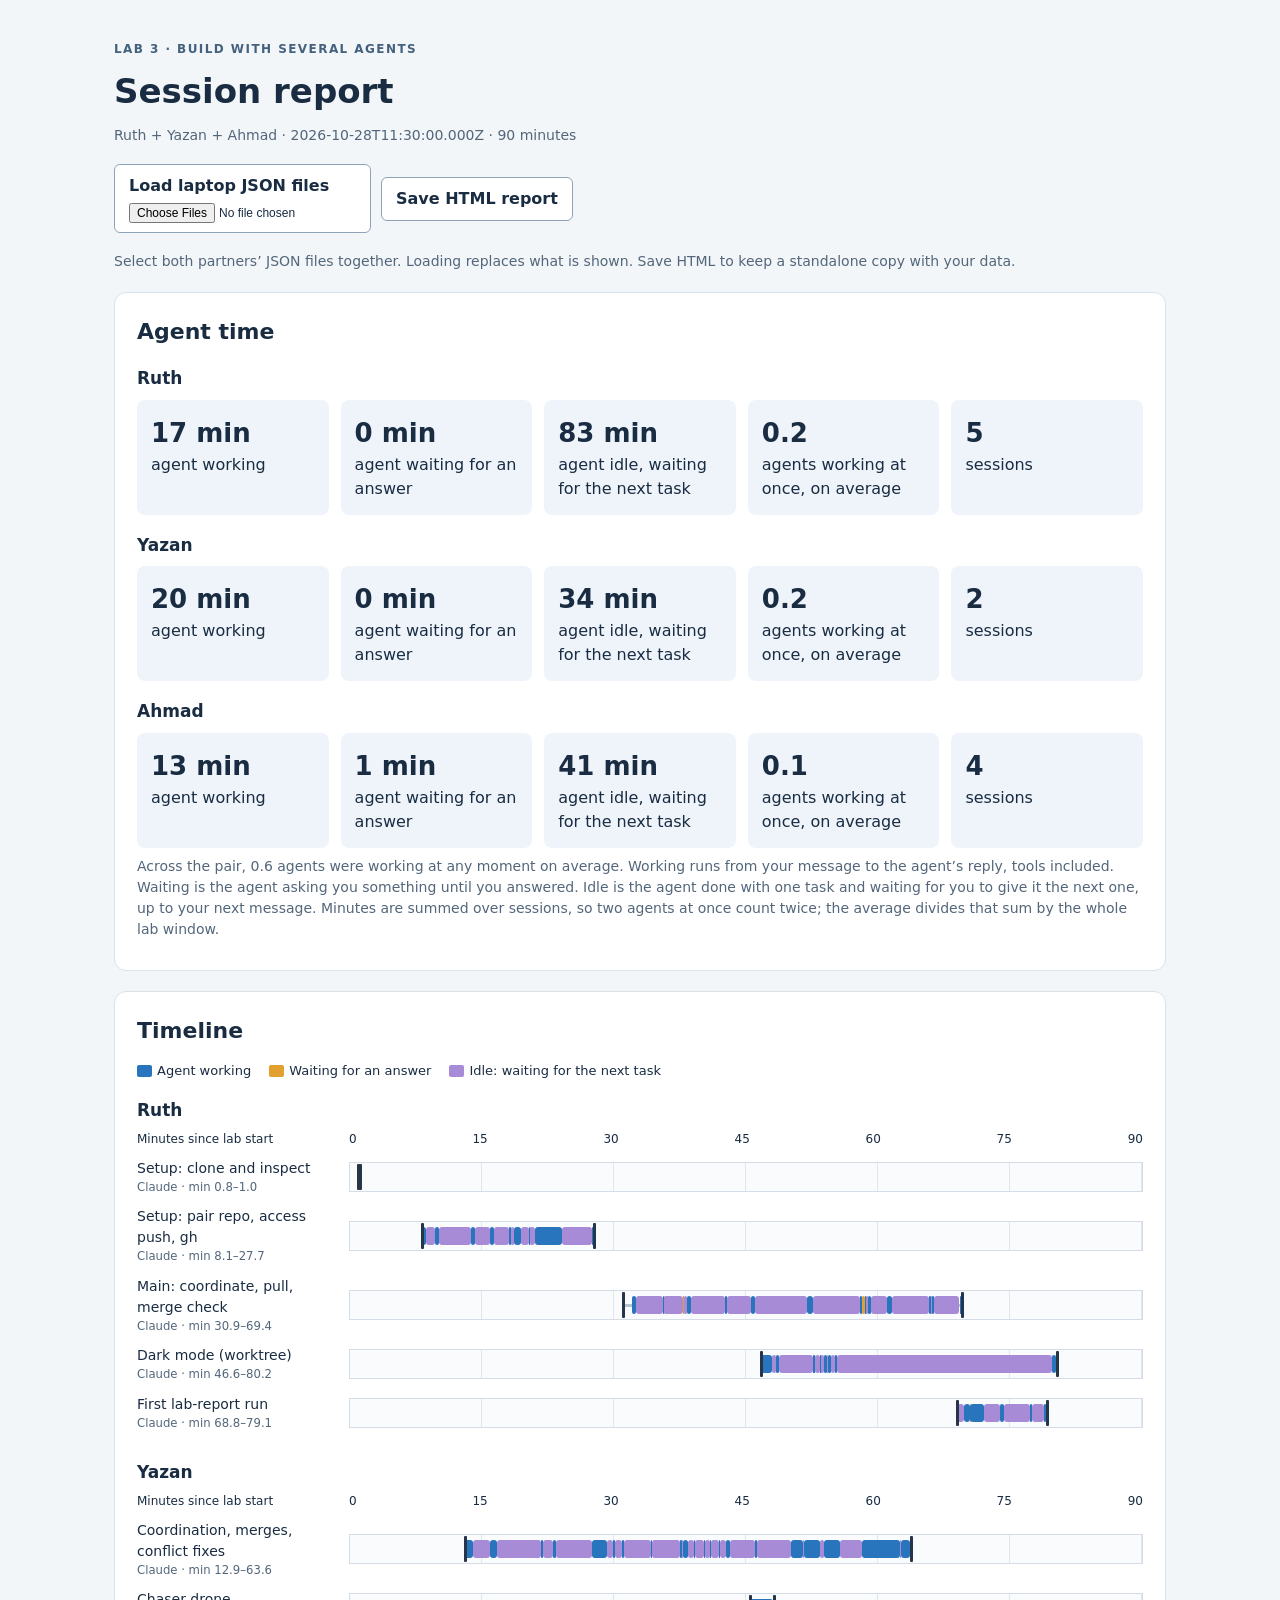
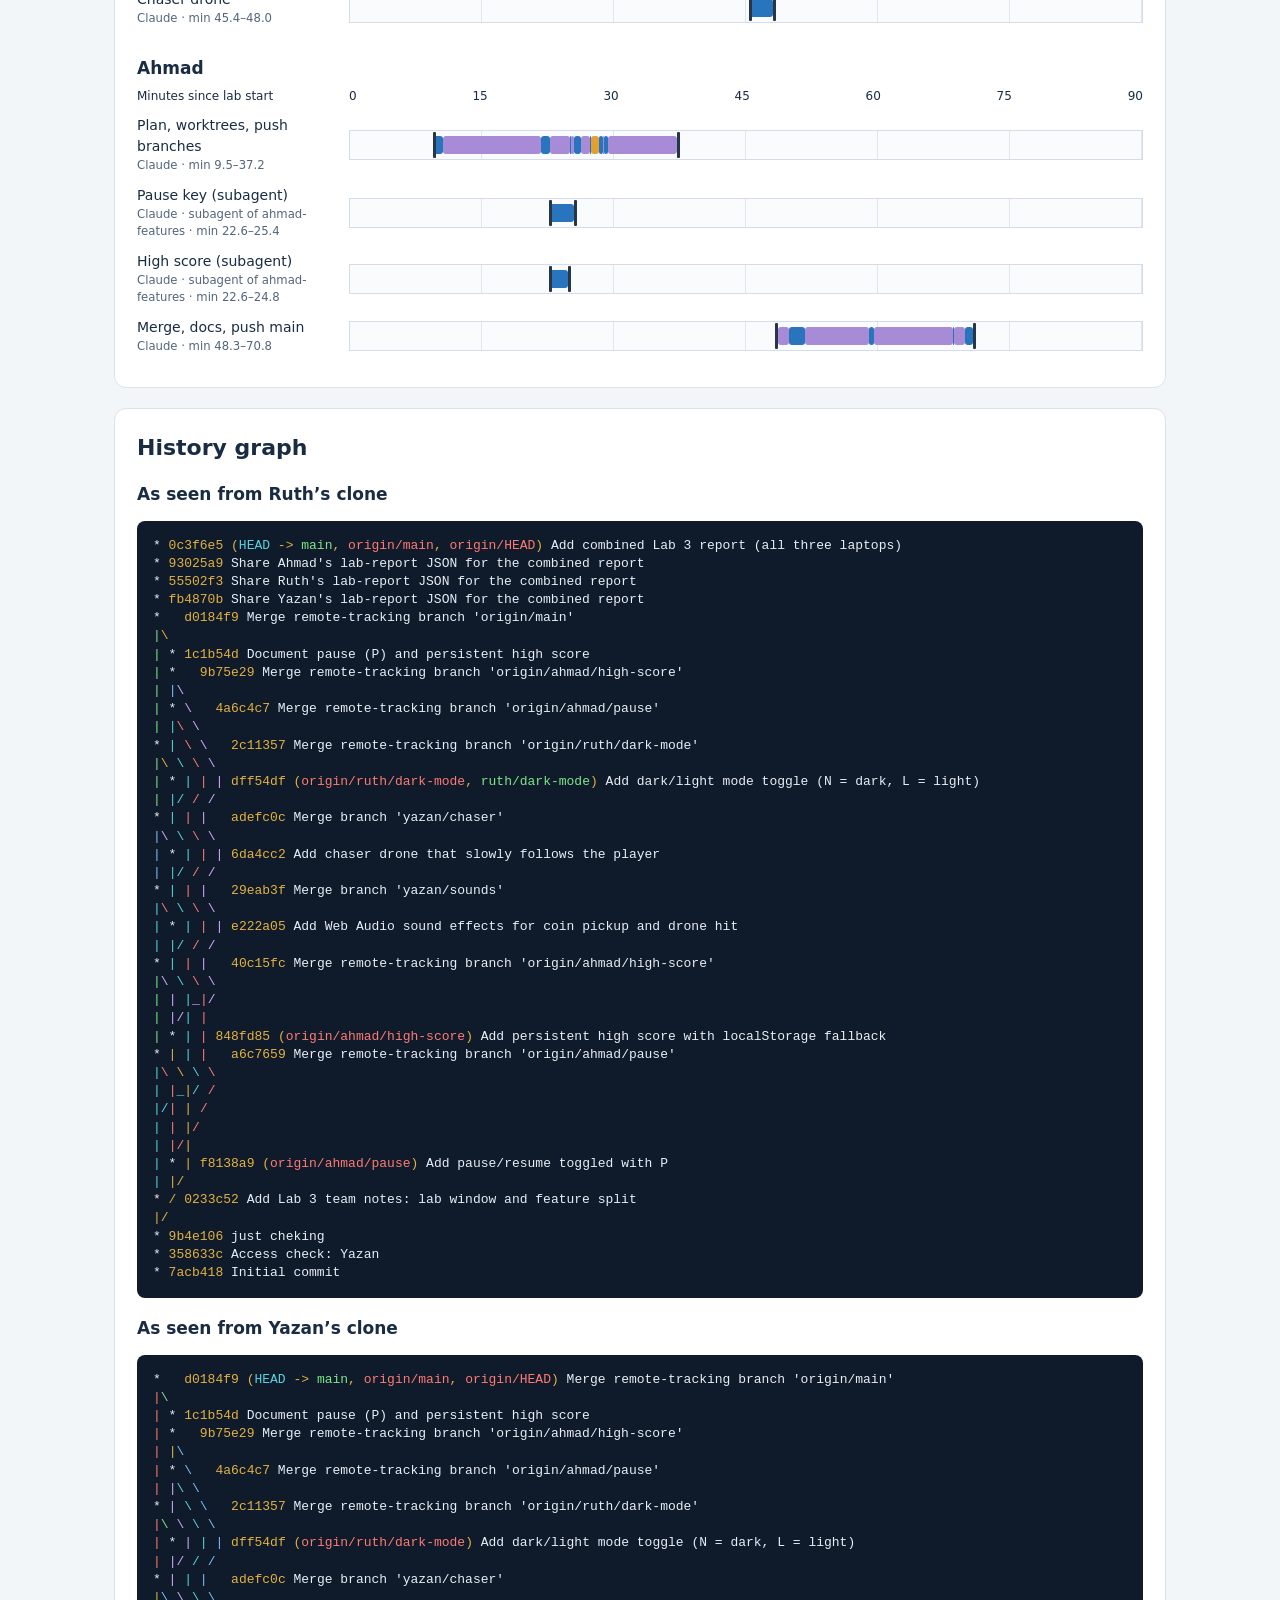
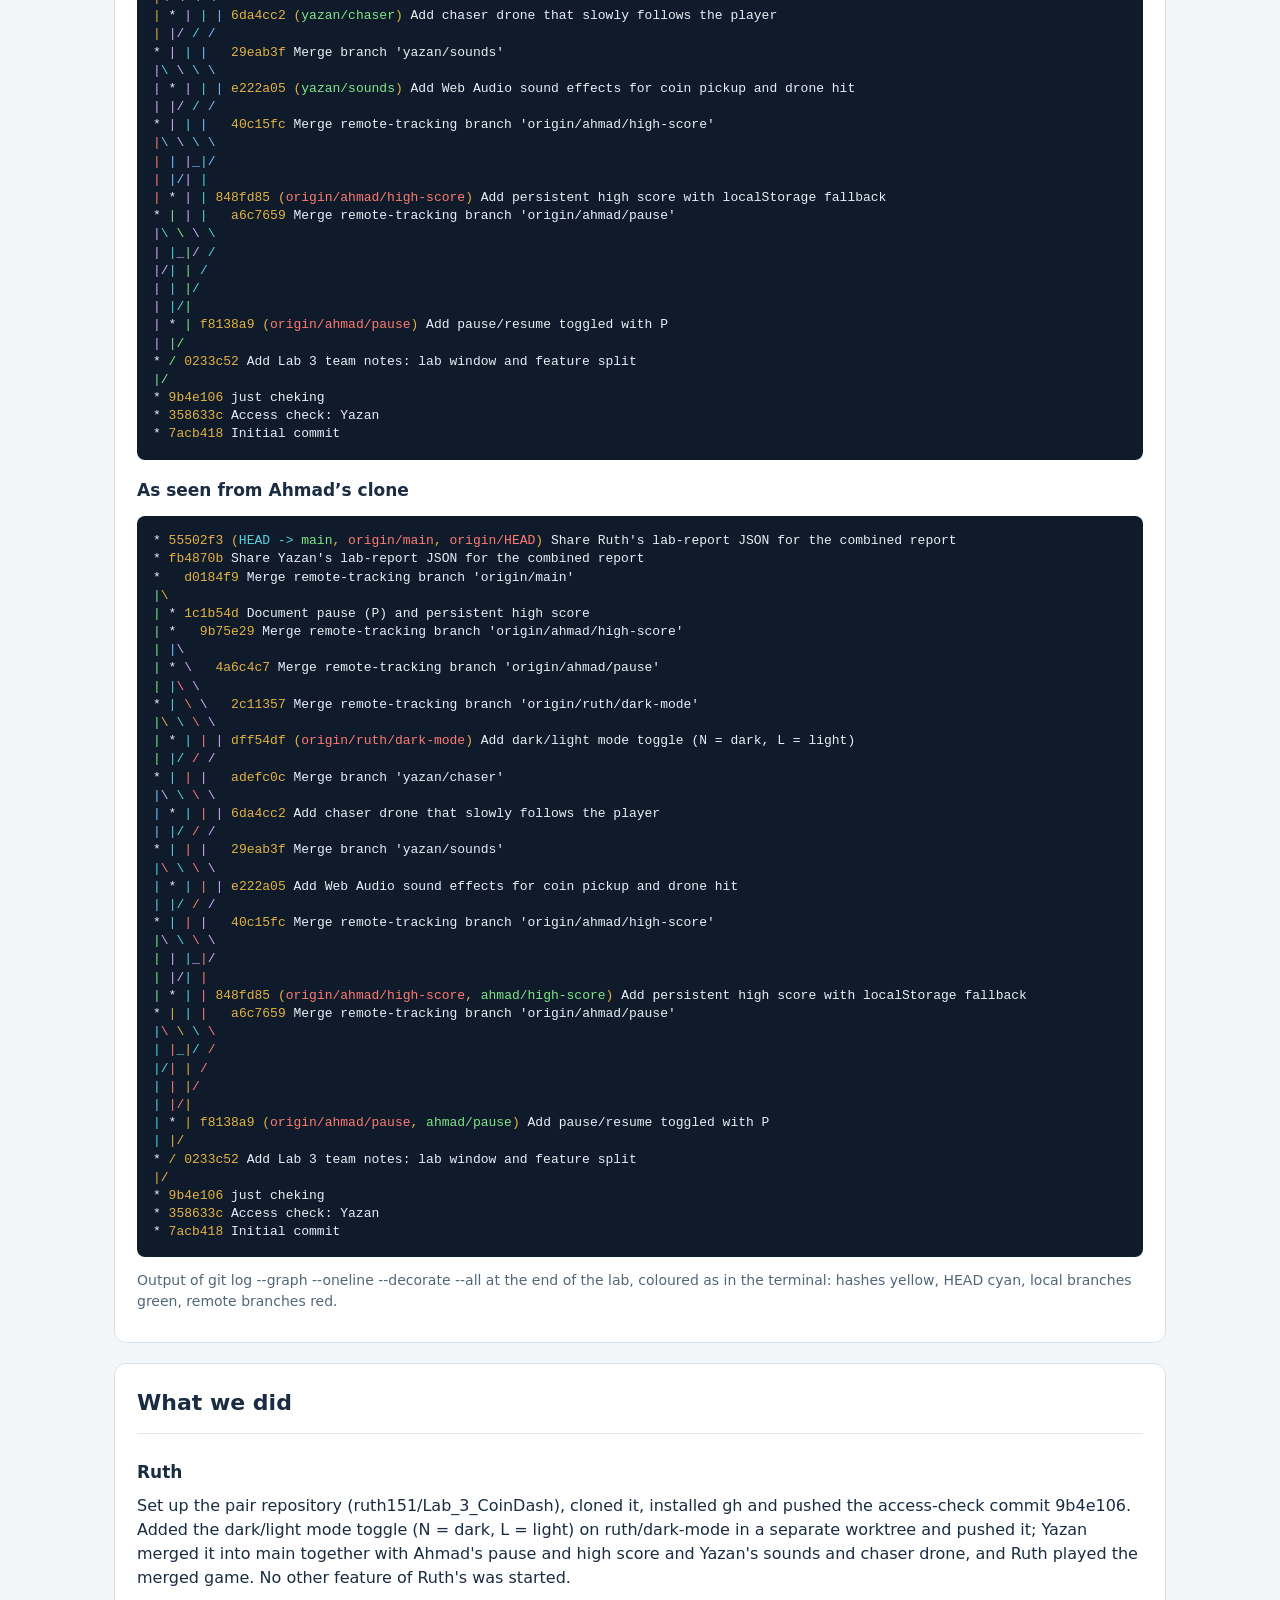
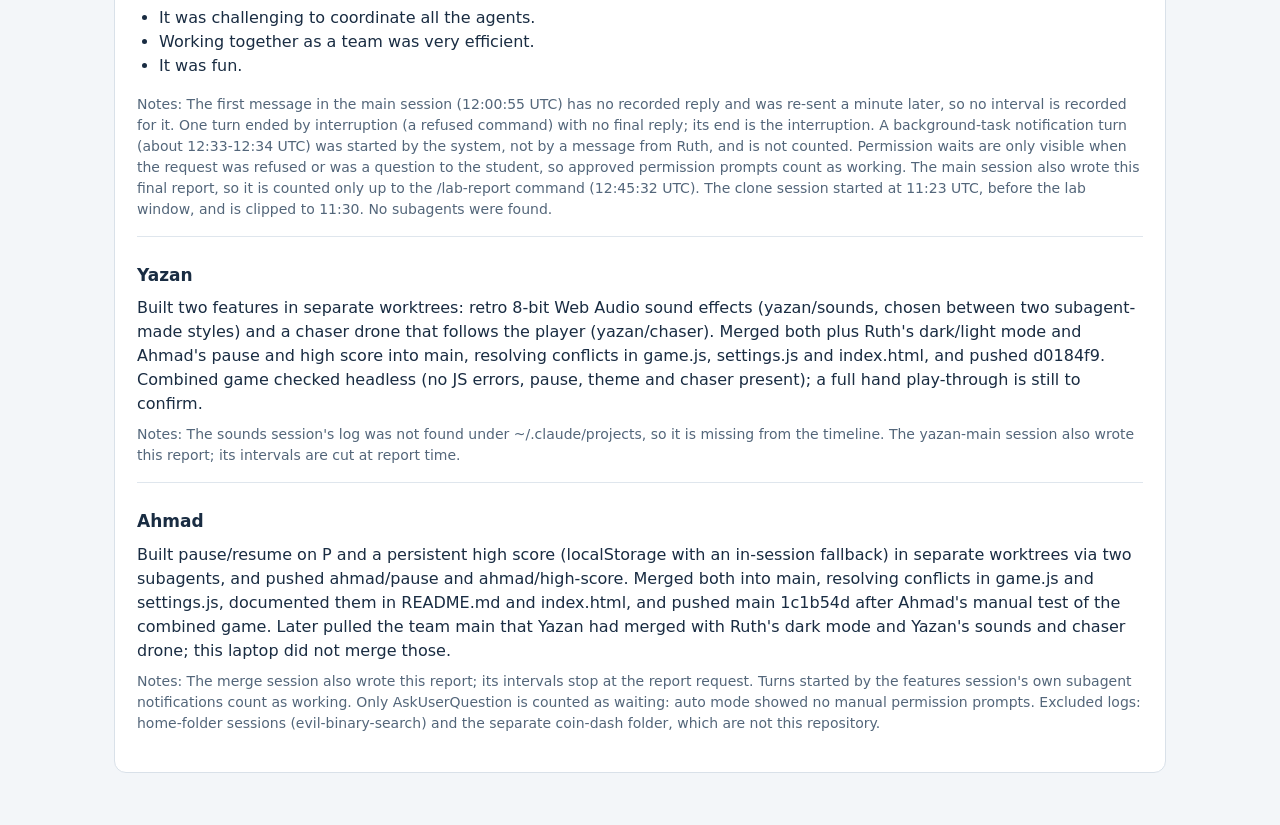
==== commit f161e043: "Update Ruth's lab-report JSON and combined report with observations Ruth's export now includes the s" ====
--- a/shared-reports/lab3-report.html
+++ b/shared-reports/lab3-report.html
@@ -1,5 +1,6 @@
 <!doctype html>
-<html lang="en"><head>
+<html lang="en">
+<head>
 <meta charset="utf-8"><meta name="viewport" content="width=device-width,initial-scale=1">
 <title>Lab 3 — Session report</title>
 <style>
@@ -21,11 +22,11 @@
 </head>
 <body><main>
 <header><p class="eyebrow">LAB 3 · BUILD WITH SEVERAL AGENTS</p><h1>Session report</h1><p id="window" class="muted"></p></header>
-<div class="controls"><label class="file-label">Load laptop JSON files<input id="files" type="file" accept=".json,application/json" multiple=""></label><button id="save-html">Save HTML report</button></div>
+<div class="controls"><label class="file-label">Load laptop JSON files<input id="files" type="file" accept=".json,application/json" multiple></label><button id="save-html">Save HTML report</button></div>
 <p class="muted">Select both partners’ JSON files together. Loading replaces what is shown. Save HTML to keep a standalone copy with your data.</p>
 <p id="error" class="error" role="alert"></p><div id="report"></div>
 </main>
-<script id="report-data" type="application/json">{"version":2,"example":false,"lab":{"start":"2026-10-28T13:30:00+02:00","end":"2026-10-28T15:00:00+02:00"},"laptops":[{"id":"ahmad-laptop","student":"Ahmad","summary":"Built pause/resume on P and a persistent high score (localStorage with an in-session fallback) in separate worktrees via two subagents, and pushed ahmad/pause and ahmad/high-score. Merged both into main, resolving conflicts in game.js and settings.js, documented them in README.md and index.html, and pushed main 1c1b54d after Ahmad's manual test of the combined game. Later pulled the team main that Yazan had merged with Ruth's dark mode and Yazan's sounds and chaser drone; this laptop did not merge those.","observations":[],"notes":"The merge session also wrote this report; its intervals stop at the report request. Turns started by the features session's own subagent notifications count as working. Only AskUserQuestion is counted as waiting: auto mode showed no manual permission prompts. Excluded logs: home-folder sessions (evil-binary-search) and the separate coin-dash folder, which are not this repository.","history":"* \u001b[33m55502f3\u001b[m\u001b[33m (\u001b[m\u001b[1;36mHEAD -> \u001b[m\u001b[1;32mmain\u001b[m\u001b[33m, \u001b[m\u001b[1;31morigin/main\u001b[m\u001b[33m, \u001b[m\u001b[1;31morigin/HEAD\u001b[m\u001b[33m)\u001b[m Share Ruth's lab-report JSON for the combined report\n* \u001b[33mfb4870b\u001b[m Share Yazan's lab-report JSON for the combined report\n*   \u001b[33md0184f9\u001b[m Merge remote-tracking branch 'origin/main'\n\u001b[32m|\u001b[m\u001b[33m\\\u001b[m  \n\u001b[32m|\u001b[m * \u001b[33m1c1b54d\u001b[m Document pause (P) and persistent high score\n\u001b[32m|\u001b[m *   \u001b[33m9b75e29\u001b[m Merge remote-tracking branch 'origin/ahmad/high-score'\n\u001b[32m|\u001b[m \u001b[34m|\u001b[m\u001b[35m\\\u001b[m  \n\u001b[32m|\u001b[m * \u001b[35m\\\u001b[m   \u001b[33m4a6c4c7\u001b[m Merge remote-tracking branch 'origin/ahmad/pause'\n\u001b[32m|\u001b[m \u001b[36m|\u001b[m\u001b[1;31m\\\u001b[m \u001b[35m\\\u001b[m  \n* \u001b[36m|\u001b[m \u001b[1;31m\\\u001b[m \u001b[35m\\\u001b[m   \u001b[33m2c11357\u001b[m Merge remote-tracking branch 'origin/ruth/dark-mode'\n\u001b[1;32m|\u001b[m\u001b[1;33m\\\u001b[m \u001b[36m\\\u001b[m \u001b[1;31m\\\u001b[m \u001b[35m\\\u001b[m  \n\u001b[1;32m|\u001b[m * \u001b[36m|\u001b[m \u001b[1;31m|\u001b[m \u001b[35m|\u001b[m \u001b[33mdff54df\u001b[m\u001b[33m (\u001b[m\u001b[1;31morigin/ruth/dark-mode\u001b[m\u001b[33m)\u001b[m Add dark/light mode toggle (N = dark, L = light)\n\u001b[1;32m|\u001b[m \u001b[36m|\u001b[m\u001b[36m/\u001b[m \u001b[1;31m/\u001b[m \u001b[35m/\u001b[m  \n* \u001b[36m|\u001b[m \u001b[1;31m|\u001b[m \u001b[35m|\u001b[m   \u001b[33madefc0c\u001b[m Merge branch 'yazan/chaser'\n\u001b[1;34m|\u001b[m\u001b[1;35m\\\u001b[m \u001b[36m\\\u001b[m \u001b[1;31m\\\u001b[m \u001b[35m\\\u001b[m  \n\u001b[1;34m|\u001b[m * \u001b[36m|\u001b[m \u001b[1;31m|\u001b[m \u001b[35m|\u001b[m \u001b[33m6da4cc2\u001b[m Add chaser drone that slowly follows the player\n\u001b[1;34m|\u001b[m \u001b[36m|\u001b[m\u001b[36m/\u001b[m \u001b[1;31m/\u001b[m \u001b[35m/\u001b[m  \n* \u001b[36m|\u001b[m \u001b[1;31m|\u001b[m \u001b[35m|\u001b[m   \u001b[33m29eab3f\u001b[m Merge branch 'yazan/sounds'\n\u001b[1;36m|\u001b[m\u001b[31m\\\u001b[m \u001b[36m\\\u001b[m \u001b[1;31m\\\u001b[m \u001b[35m\\\u001b[m  \n\u001b[1;36m|\u001b[m * \u001b[36m|\u001b[m \u001b[1;31m|\u001b[m \u001b[35m|\u001b[m \u001b[33me222a05\u001b[m Add Web Audio sound effects for coin pickup and drone hit\n\u001b[1;36m|\u001b[m \u001b[36m|\u001b[m\u001b[36m/\u001b[m \u001b[1;31m/\u001b[m \u001b[35m/\u001b[m  \n* \u001b[36m|\u001b[m \u001b[1;31m|\u001b[m \u001b[35m|\u001b[m   \u001b[33m40c15fc\u001b[m Merge remote-tracking branch 'origin/ahmad/high-score'\n\u001b[32m|\u001b[m\u001b[35m\\\u001b[m \u001b[36m\\\u001b[m \u001b[1;31m\\\u001b[m \u001b[35m\\\u001b[m  \n\u001b[32m|\u001b[m \u001b[35m|\u001b[m \u001b[36m|\u001b[m\u001b[35m_\u001b[m\u001b[1;31m|\u001b[m\u001b[35m/\u001b[m  \n\u001b[32m|\u001b[m \u001b[35m|\u001b[m\u001b[35m/\u001b[m\u001b[36m|\u001b[m \u001b[1;31m|\u001b[m   \n\u001b[32m|\u001b[m * \u001b[36m|\u001b[m \u001b[1;31m|\u001b[m \u001b[33m848fd85\u001b[m\u001b[33m (\u001b[m\u001b[1;31morigin/ahmad/high-score\u001b[m\u001b[33m, \u001b[m\u001b[1;32mahmad/high-score\u001b[m\u001b[33m)\u001b[m Add persistent high score with localStorage fallback\n* \u001b[33m|\u001b[m \u001b[36m|\u001b[m \u001b[1;31m|\u001b[m   \u001b[33ma6c7659\u001b[m Merge remote-tracking branch 'origin/ahmad/pause'\n\u001b[36m|\u001b[m\u001b[1;31m\\\u001b[m \u001b[33m\\\u001b[m \u001b[36m\\\u001b[m \u001b[1;31m\\\u001b[m  \n\u001b[36m|\u001b[m \u001b[1;31m|\u001b[m\u001b[36m_\u001b[m\u001b[33m|\u001b[m\u001b[36m/\u001b[m \u001b[1;31m/\u001b[m  \n\u001b[36m|\u001b[m\u001b[36m/\u001b[m\u001b[1;31m|\u001b[m \u001b[33m|\u001b[m \u001b[1;31m/\u001b[m   \n\u001b[36m|\u001b[m \u001b[1;31m|\u001b[m \u001b[33m|\u001b[m\u001b[1;31m/\u001b[m    \n\u001b[36m|\u001b[m \u001b[1;31m|\u001b[m\u001b[1;31m/\u001b[m\u001b[33m|\u001b[m     \n\u001b[36m|\u001b[m * \u001b[33m|\u001b[m \u001b[33mf8138a9\u001b[m\u001b[33m (\u001b[m\u001b[1;31morigin/ahmad/pause\u001b[m\u001b[33m, \u001b[m\u001b[1;32mahmad/pause\u001b[m\u001b[33m)\u001b[m Add pause/resume toggled with P\n\u001b[36m|\u001b[m \u001b[33m|\u001b[m\u001b[33m/\u001b[m  \n* \u001b[33m/\u001b[m \u001b[33m0233c52\u001b[m Add Lab 3 team notes: lab window and feature split\n\u001b[33m|\u001b[m\u001b[33m/\u001b[m  \n* \u001b[33m9b4e106\u001b[m just cheking\n* \u001b[33m358633c\u001b[m Access check: Yazan\n* \u001b[33m7acb418\u001b[m Initial commit\n","sessions":[{"id":"ahmad-features","label":"Plan, worktrees, push branches","tool":"Claude","parent":null,"start":"2026-10-28T11:39:29Z","end":"2026-10-28T12:07:12Z","intervals":[{"start":"2026-10-28T11:39:29Z","end":"2026-10-28T11:40:31Z","state":"working"},{"start":"2026-10-28T11:51:40Z","end":"2026-10-28T11:52:42Z","state":"working"},{"start":"2026-10-28T11:54:59Z","end":"2026-10-28T11:55:09Z","state":"working"},{"start":"2026-10-28T11:55:25Z","end":"2026-10-28T11:56:13Z","state":"working"},{"start":"2026-10-28T11:57:13Z","end":"2026-10-28T11:57:22Z","state":"working"},{"start":"2026-10-28T11:57:22Z","end":"2026-10-28T11:58:20Z","state":"waiting"},{"start":"2026-10-28T11:58:20Z","end":"2026-10-28T11:58:42Z","state":"working"},{"start":"2026-10-28T11:58:51Z","end":"2026-10-28T11:59:17Z","state":"working"},{"start":"2026-10-28T12:07:07Z","end":"2026-10-28T12:07:12Z","state":"working"}]},{"id":"ahmad-pause","label":"Pause key (subagent)","tool":"Claude","parent":"ahmad-features","start":"2026-10-28T11:52:37Z","end":"2026-10-28T11:55:24Z","intervals":[{"start":"2026-10-28T11:52:37Z","end":"2026-10-28T11:55:24Z","state":"working"}]},{"id":"ahmad-high-score","label":"High score (subagent)","tool":"Claude","parent":"ahmad-features","start":"2026-10-28T11:52:37Z","end":"2026-10-28T11:54:47Z","intervals":[{"start":"2026-10-28T11:52:37Z","end":"2026-10-28T11:54:47Z","state":"working"}]},{"id":"ahmad-merge","label":"Merge, docs, push main","tool":"Claude","parent":null,"start":"2026-10-28T12:18:15Z","end":"2026-10-28T12:40:45Z","intervals":[{"start":"2026-10-28T12:18:15Z","end":"2026-10-28T12:18:40Z","state":"working"},{"start":"2026-10-28T12:19:50Z","end":"2026-10-28T12:21:41Z","state":"working"},{"start":"2026-10-28T12:29:00Z","end":"2026-10-28T12:29:31Z","state":"working"},{"start":"2026-10-28T12:38:30Z","end":"2026-10-28T12:38:37Z","state":"working"},{"start":"2026-10-28T12:39:56Z","end":"2026-10-28T12:40:45Z","state":"working"}]}]},{"id":"ruth-laptop","student":"Ruth","summary":"Added the dark/light mode toggle (N = dark, L = light) on ruth/dark-mode in a separate worktree, pushed it, and it was merged into main by Yazan together with Ahmad's pause and high score and Yazan's sounds and chaser drone. The main session was used for pulling teammates' work, planning the dark-mode prompt and checking the merged game; no other feature of Ruth's was started.","observations":[],"notes":"The first message in the main session (12:00:55 UTC) has no recorded reply and was re-sent a minute later, so no interval is recorded for it. One turn ended by interruption (a refused command) with no final reply; its end is the interruption. A background-task notification turn (about 12:33-12:34 UTC) was started by the system, not by a message from Ruth, and is not counted. Permission waits are only visible when the request was refused or was a question to the student, so approved permission prompts count as working. The session that wrote this report is excluded; no subagents were found.","history":"* \u001b[33mfb4870b\u001b[m\u001b[33m (\u001b[m\u001b[1;36mHEAD\u001b[m\u001b[33m -> \u001b[m\u001b[1;32mmain\u001b[m\u001b[33m, \u001b[m\u001b[1;31morigin/main\u001b[m\u001b[33m, \u001b[m\u001b[1;31morigin/HEAD\u001b[m\u001b[33m)\u001b[m Share Yazan's lab-report JSON for the combined report\n*   \u001b[33md0184f9\u001b[m Merge remote-tracking branch 'origin/main'\n\u001b[32m|\u001b[m\u001b[33m\\\u001b[m  \n\u001b[32m|\u001b[m * \u001b[33m1c1b54d\u001b[m Document pause (P) and persistent high score\n\u001b[32m|\u001b[m *   \u001b[33m9b75e29\u001b[m Merge remote-tracking branch 'origin/ahmad/high-score'\n\u001b[32m|\u001b[m \u001b[34m|\u001b[m\u001b[35m\\\u001b[m  \n\u001b[32m|\u001b[m * \u001b[35m\\\u001b[m   \u001b[33m4a6c4c7\u001b[m Merge remote-tracking branch 'origin/ahmad/pause'\n\u001b[32m|\u001b[m \u001b[36m|\u001b[m\u001b[1;31m\\\u001b[m \u001b[35m\\\u001b[m  \n* \u001b[36m|\u001b[m \u001b[1;31m\\\u001b[m \u001b[35m\\\u001b[m   \u001b[33m2c11357\u001b[m Merge remote-tracking branch 'origin/ruth/dark-mode'\n\u001b[1;32m|\u001b[m\u001b[1;33m\\\u001b[m \u001b[36m\\\u001b[m \u001b[1;31m\\\u001b[m \u001b[35m\\\u001b[m  \n\u001b[1;32m|\u001b[m * \u001b[36m|\u001b[m \u001b[1;31m|\u001b[m \u001b[35m|\u001b[m \u001b[33mdff54df\u001b[m\u001b[33m (\u001b[m\u001b[1;31morigin/ruth/dark-mode\u001b[m\u001b[33m, \u001b[m\u001b[1;32mruth/dark-mode\u001b[m\u001b[33m)\u001b[m Add dark/light mode toggle (N = dark, L = light)\n\u001b[1;32m|\u001b[m \u001b[36m|\u001b[m\u001b[36m/\u001b[m \u001b[1;31m/\u001b[m \u001b[35m/\u001b[m  \n* \u001b[36m|\u001b[m \u001b[1;31m|\u001b[m \u001b[35m|\u001b[m   \u001b[33madefc0c\u001b[m Merge branch 'yazan/chaser'\n\u001b[1;34m|\u001b[m\u001b[1;35m\\\u001b[m \u001b[36m\\\u001b[m \u001b[1;31m\\\u001b[m \u001b[35m\\\u001b[m  \n\u001b[1;34m|\u001b[m * \u001b[36m|\u001b[m \u001b[1;31m|\u001b[m \u001b[35m|\u001b[m \u001b[33m6da4cc2\u001b[m Add chaser drone that slowly follows the player\n\u001b[1;34m|\u001b[m \u001b[36m|\u001b[m\u001b[36m/\u001b[m \u001b[1;31m/\u001b[m \u001b[35m/\u001b[m  \n* \u001b[36m|\u001b[m \u001b[1;31m|\u001b[m \u001b[35m|\u001b[m   \u001b[33m29eab3f\u001b[m Merge branch 'yazan/sounds'\n\u001b[1;36m|\u001b[m\u001b[31m\\\u001b[m \u001b[36m\\\u001b[m \u001b[1;31m\\\u001b[m \u001b[35m\\\u001b[m  \n\u001b[1;36m|\u001b[m * \u001b[36m|\u001b[m \u001b[1;31m|\u001b[m \u001b[35m|\u001b[m \u001b[33me222a05\u001b[m Add Web Audio sound effects for coin pickup and drone hit\n\u001b[1;36m|\u001b[m \u001b[36m|\u001b[m\u001b[36m/\u001b[m \u001b[1;31m/\u001b[m \u001b[35m/\u001b[m  \n* \u001b[36m|\u001b[m \u001b[1;31m|\u001b[m \u001b[35m|\u001b[m   \u001b[33m40c15fc\u001b[m Merge remote-tracking branch 'origin/ahmad/high-score'\n\u001b[32m|\u001b[m\u001b[35m\\\u001b[m \u001b[36m\\\u001b[m \u001b[1;31m\\\u001b[m \u001b[35m\\\u001b[m  \n\u001b[32m|\u001b[m \u001b[35m|\u001b[m \u001b[36m|\u001b[m\u001b[35m_\u001b[m\u001b[1;31m|\u001b[m\u001b[35m/\u001b[m  \n\u001b[32m|\u001b[m \u001b[35m|\u001b[m\u001b[35m/\u001b[m\u001b[36m|\u001b[m \u001b[1;31m|\u001b[m   \n\u001b[32m|\u001b[m * \u001b[36m|\u001b[m \u001b[1;31m|\u001b[m \u001b[33m848fd85\u001b[m\u001b[33m (\u001b[m\u001b[1;31morigin/ahmad/high-score\u001b[m\u001b[33m)\u001b[m Add persistent high score with localStorage fallback\n* \u001b[33m|\u001b[m \u001b[36m|\u001b[m \u001b[1;31m|\u001b[m   \u001b[33ma6c7659\u001b[m Merge remote-tracking branch 'origin/ahmad/pause'\n\u001b[36m|\u001b[m\u001b[1;31m\\\u001b[m \u001b[33m\\\u001b[m \u001b[36m\\\u001b[m \u001b[1;31m\\\u001b[m  \n\u001b[36m|\u001b[m \u001b[1;31m|\u001b[m\u001b[36m_\u001b[m\u001b[33m|\u001b[m\u001b[36m/\u001b[m \u001b[1;31m/\u001b[m  \n\u001b[36m|\u001b[m\u001b[36m/\u001b[m\u001b[1;31m|\u001b[m \u001b[33m|\u001b[m \u001b[1;31m/\u001b[m   \n\u001b[36m|\u001b[m \u001b[1;31m|\u001b[m \u001b[33m|\u001b[m\u001b[1;31m/\u001b[m    \n\u001b[36m|\u001b[m \u001b[1;31m|\u001b[m\u001b[1;31m/\u001b[m\u001b[33m|\u001b[m     \n\u001b[36m|\u001b[m * \u001b[33m|\u001b[m \u001b[33mf8138a9\u001b[m\u001b[33m (\u001b[m\u001b[1;31morigin/ahmad/pause\u001b[m\u001b[33m)\u001b[m Add pause/resume toggled with P\n\u001b[36m|\u001b[m \u001b[33m|\u001b[m\u001b[33m/\u001b[m  \n* \u001b[33m/\u001b[m \u001b[33m0233c52\u001b[m Add Lab 3 team notes: lab window and feature split\n\u001b[33m|\u001b[m\u001b[33m/\u001b[m  \n* \u001b[33m9b4e106\u001b[m just cheking\n* \u001b[33m358633c\u001b[m Access check: Yazan\n* \u001b[33m7acb418\u001b[m Initial commit","sessions":[{"id":"ruth-main","label":"Main: pull, merge check, report","tool":"Claude","parent":null,"start":"2026-10-28T12:00:55.252Z","end":"2026-10-28T12:39:25.100Z","intervals":[{"start":"2026-10-28T12:02:01.939Z","end":"2026-10-28T12:02:29.130Z","state":"working"},{"start":"2026-10-28T12:05:31.451Z","end":"2026-10-28T12:05:36.877Z","state":"working"},{"start":"2026-10-28T12:07:50.120Z","end":"2026-10-28T12:07:53.645Z","state":"working"},{"start":"2026-10-28T12:07:53.645Z","end":"2026-10-28T12:07:59.855Z","state":"waiting"},{"start":"2026-10-28T12:08:15.606Z","end":"2026-10-28T12:08:42.001Z","state":"working"},{"start":"2026-10-28T12:12:39.446Z","end":"2026-10-28T12:12:51.980Z","state":"working"},{"start":"2026-10-28T12:15:36.263Z","end":"2026-10-28T12:16:01.370Z","state":"working"},{"start":"2026-10-28T12:21:52.990Z","end":"2026-10-28T12:22:35.912Z","state":"working"},{"start":"2026-10-28T12:27:56.554Z","end":"2026-10-28T12:28:11.188Z","state":"working"},{"start":"2026-10-28T12:28:11.188Z","end":"2026-10-28T12:28:31.103Z","state":"waiting"},{"start":"2026-10-28T12:28:31.103Z","end":"2026-10-28T12:28:38.813Z","state":"working"},{"start":"2026-10-28T12:28:53.870Z","end":"2026-10-28T12:29:12.981Z","state":"working"},{"start":"2026-10-28T12:31:00.604Z","end":"2026-10-28T12:31:36.085Z","state":"working"},{"start":"2026-10-28T12:35:45.050Z","end":"2026-10-28T12:36:00.419Z","state":"working"},{"start":"2026-10-28T12:36:09.433Z","end":"2026-10-28T12:36:23.182Z","state":"working"},{"start":"2026-10-28T12:39:15.713Z","end":"2026-10-28T12:39:25.100Z","state":"working"}]},{"id":"ruth-dark-mode","label":"Dark mode (worktree)","tool":"Claude","parent":null,"start":"2026-10-28T12:16:35.436Z","end":"2026-10-28T12:25:22.075Z","intervals":[{"start":"2026-10-28T12:16:35.436Z","end":"2026-10-28T12:17:59.548Z","state":"working"},{"start":"2026-10-28T12:18:27.030Z","end":"2026-10-28T12:18:48.003Z","state":"working"},{"start":"2026-10-28T12:22:33.550Z","end":"2026-10-28T12:22:40.849Z","state":"working"},{"start":"2026-10-28T12:22:46.464Z","end":"2026-10-28T12:22:53.646Z","state":"working"},{"start":"2026-10-28T12:23:23.437Z","end":"2026-10-28T12:23:27.056Z","state":"working"},{"start":"2026-10-28T12:23:50.552Z","end":"2026-10-28T12:24:11.069Z","state":"working"},{"start":"2026-10-28T12:24:20.476Z","end":"2026-10-28T12:24:40.257Z","state":"working"},{"start":"2026-10-28T12:25:04.290Z","end":"2026-10-28T12:25:22.075Z","state":"working"}]}]},{"id":"yazan-laptop","student":"Yazan","summary":"Built two features in separate worktrees: retro 8-bit Web Audio sound effects (yazan/sounds, chosen between two subagent-made styles) and a chaser drone that follows the player (yazan/chaser). Merged both plus Ruth's dark/light mode and Ahmad's pause and high score into main, resolving conflicts in game.js, settings.js and index.html, and pushed d0184f9. Combined game checked headless (no JS errors, pause, theme and chaser present); a full hand play-through is still to confirm.","observations":["Ahmad and I both started on pause and high score at the same time; I caught it from the remote branch list and switched to sounds and a chaser drone.","The sounds session used two parallel subagents for two sound styles (retro 8-bit vs soft); I picked retro.","Ruth's dark mode conflicted with pause, high score and the chaser in game.js and settings.js. While I was resolving it, Ahmad merged his own branches into main, so I had to merge origin/main again on top.","The agent was not allowed to push, so I ran every push myself from my terminal."],"notes":"The sounds session's log was not found under ~/.claude/projects, so it is missing from the timeline. The yazan-main session also wrote this report; its intervals are cut at report time.","history":"*   \u001b[33md0184f9\u001b[m\u001b[33m (\u001b[m\u001b[1;36mHEAD\u001b[m\u001b[33m -> \u001b[m\u001b[1;32mmain\u001b[m\u001b[33m, \u001b[m\u001b[1;31morigin/main\u001b[m\u001b[33m, \u001b[m\u001b[1;31morigin/HEAD\u001b[m\u001b[33m)\u001b[m Merge remote-tracking branch 'origin/main'\n\u001b[31m|\u001b[m\u001b[32m\\\u001b[m  \n\u001b[31m|\u001b[m * \u001b[33m1c1b54d\u001b[m Document pause (P) and persistent high score\n\u001b[31m|\u001b[m *   \u001b[33m9b75e29\u001b[m Merge remote-tracking branch 'origin/ahmad/high-score'\n\u001b[31m|\u001b[m \u001b[33m|\u001b[m\u001b[34m\\\u001b[m  \n\u001b[31m|\u001b[m * \u001b[34m\\\u001b[m   \u001b[33m4a6c4c7\u001b[m Merge remote-tracking branch 'origin/ahmad/pause'\n\u001b[31m|\u001b[m \u001b[35m|\u001b[m\u001b[36m\\\u001b[m \u001b[34m\\\u001b[m  \n* \u001b[35m|\u001b[m \u001b[36m\\\u001b[m \u001b[34m\\\u001b[m   \u001b[33m2c11357\u001b[m Merge remote-tracking branch 'origin/ruth/dark-mode'\n\u001b[1;31m|\u001b[m\u001b[1;32m\\\u001b[m \u001b[35m\\\u001b[m \u001b[36m\\\u001b[m \u001b[34m\\\u001b[m  \n\u001b[1;31m|\u001b[m * \u001b[35m|\u001b[m \u001b[36m|\u001b[m \u001b[34m|\u001b[m \u001b[33mdff54df\u001b[m\u001b[33m (\u001b[m\u001b[1;31morigin/ruth/dark-mode\u001b[m\u001b[33m)\u001b[m Add dark/light mode toggle (N = dark, L = light)\n\u001b[1;31m|\u001b[m \u001b[35m|\u001b[m\u001b[35m/\u001b[m \u001b[36m/\u001b[m \u001b[34m/\u001b[m  \n* \u001b[35m|\u001b[m \u001b[36m|\u001b[m \u001b[34m|\u001b[m   \u001b[33madefc0c\u001b[m Merge branch 'yazan/chaser'\n\u001b[1;33m|\u001b[m\u001b[1;34m\\\u001b[m \u001b[35m\\\u001b[m \u001b[36m\\\u001b[m \u001b[34m\\\u001b[m  \n\u001b[1;33m|\u001b[m * \u001b[35m|\u001b[m \u001b[36m|\u001b[m \u001b[34m|\u001b[m \u001b[33m6da4cc2\u001b[m\u001b[33m (\u001b[m\u001b[1;32myazan/chaser\u001b[m\u001b[33m)\u001b[m Add chaser drone that slowly follows the player\n\u001b[1;33m|\u001b[m \u001b[35m|\u001b[m\u001b[35m/\u001b[m \u001b[36m/\u001b[m \u001b[34m/\u001b[m  \n* \u001b[35m|\u001b[m \u001b[36m|\u001b[m \u001b[34m|\u001b[m   \u001b[33m29eab3f\u001b[m Merge branch 'yazan/sounds'\n\u001b[1;35m|\u001b[m\u001b[1;36m\\\u001b[m \u001b[35m\\\u001b[m \u001b[36m\\\u001b[m \u001b[34m\\\u001b[m  \n\u001b[1;35m|\u001b[m * \u001b[35m|\u001b[m \u001b[36m|\u001b[m \u001b[34m|\u001b[m \u001b[33me222a05\u001b[m\u001b[33m (\u001b[m\u001b[1;32myazan/sounds\u001b[m\u001b[33m)\u001b[m Add Web Audio sound effects for coin pickup and drone hit\n\u001b[1;35m|\u001b[m \u001b[35m|\u001b[m\u001b[35m/\u001b[m \u001b[36m/\u001b[m \u001b[34m/\u001b[m  \n* \u001b[35m|\u001b[m \u001b[36m|\u001b[m \u001b[34m|\u001b[m   \u001b[33m40c15fc\u001b[m Merge remote-tracking branch 'origin/ahmad/high-score'\n\u001b[31m|\u001b[m\u001b[34m\\\u001b[m \u001b[35m\\\u001b[m \u001b[36m\\\u001b[m \u001b[34m\\\u001b[m  \n\u001b[31m|\u001b[m \u001b[34m|\u001b[m \u001b[35m|\u001b[m\u001b[34m_\u001b[m\u001b[36m|\u001b[m\u001b[34m/\u001b[m  \n\u001b[31m|\u001b[m \u001b[34m|\u001b[m\u001b[34m/\u001b[m\u001b[35m|\u001b[m \u001b[36m|\u001b[m   \n\u001b[31m|\u001b[m * \u001b[35m|\u001b[m \u001b[36m|\u001b[m \u001b[33m848fd85\u001b[m\u001b[33m (\u001b[m\u001b[1;31morigin/ahmad/high-score\u001b[m\u001b[33m)\u001b[m Add persistent high score with localStorage fallback\n* \u001b[32m|\u001b[m \u001b[35m|\u001b[m \u001b[36m|\u001b[m   \u001b[33ma6c7659\u001b[m Merge remote-tracking branch 'origin/ahmad/pause'\n\u001b[35m|\u001b[m\u001b[36m\\\u001b[m \u001b[32m\\\u001b[m \u001b[35m\\\u001b[m \u001b[36m\\\u001b[m  \n\u001b[35m|\u001b[m \u001b[36m|\u001b[m\u001b[35m_\u001b[m\u001b[32m|\u001b[m\u001b[35m/\u001b[m \u001b[36m/\u001b[m  \n\u001b[35m|\u001b[m\u001b[35m/\u001b[m\u001b[36m|\u001b[m \u001b[32m|\u001b[m \u001b[36m/\u001b[m   \n\u001b[35m|\u001b[m \u001b[36m|\u001b[m \u001b[32m|\u001b[m\u001b[36m/\u001b[m    \n\u001b[35m|\u001b[m \u001b[36m|\u001b[m\u001b[36m/\u001b[m\u001b[32m|\u001b[m     \n\u001b[35m|\u001b[m * \u001b[32m|\u001b[m \u001b[33mf8138a9\u001b[m\u001b[33m (\u001b[m\u001b[1;31morigin/ahmad/pause\u001b[m\u001b[33m)\u001b[m Add pause/resume toggled with P\n\u001b[35m|\u001b[m \u001b[32m|\u001b[m\u001b[32m/\u001b[m  \n* \u001b[32m/\u001b[m \u001b[33m0233c52\u001b[m Add Lab 3 team notes: lab window and feature split\n\u001b[32m|\u001b[m\u001b[32m/\u001b[m  \n* \u001b[33m9b4e106\u001b[m just cheking\n* \u001b[33m358633c\u001b[m Access check: Yazan\n* \u001b[33m7acb418\u001b[m Initial commit\n","sessions":[{"id":"yazan-main","label":"Coordination, merges, conflict fixes","tool":"Claude","parent":null,"start":"2026-10-28T11:42:56Z","end":"2026-10-28T12:33:35Z","intervals":[{"start":"2026-10-28T11:42:56Z","end":"2026-10-28T11:43:56Z","state":"working"},{"start":"2026-10-28T11:45:56Z","end":"2026-10-28T11:46:43Z","state":"working"},{"start":"2026-10-28T11:51:41Z","end":"2026-10-28T11:51:57Z","state":"working"},{"start":"2026-10-28T11:53:02Z","end":"2026-10-28T11:53:24Z","state":"working"},{"start":"2026-10-28T11:57:30Z","end":"2026-10-28T11:59:12Z","state":"working"},{"start":"2026-10-28T11:59:54Z","end":"2026-10-28T12:00:08Z","state":"working"},{"start":"2026-10-28T12:00:54Z","end":"2026-10-28T12:01:11Z","state":"working"},{"start":"2026-10-28T12:04:11Z","end":"2026-10-28T12:04:22Z","state":"working"},{"start":"2026-10-28T12:07:28Z","end":"2026-10-28T12:07:46Z","state":"working"},{"start":"2026-10-28T12:07:51Z","end":"2026-10-28T12:08:25Z","state":"working"},{"start":"2026-10-28T12:09:05Z","end":"2026-10-28T12:09:14Z","state":"working"},{"start":"2026-10-28T12:10:14Z","end":"2026-10-28T12:10:20Z","state":"working"},{"start":"2026-10-28T12:10:53Z","end":"2026-10-28T12:11:00Z","state":"working"},{"start":"2026-10-28T12:11:55Z","end":"2026-10-28T12:12:02Z","state":"working"},{"start":"2026-10-28T12:12:45Z","end":"2026-10-28T12:13:08Z","state":"working"},{"start":"2026-10-28T12:16:00Z","end":"2026-10-28T12:16:17Z","state":"working"},{"start":"2026-10-28T12:20:04Z","end":"2026-10-28T12:21:28Z","state":"working"},{"start":"2026-10-28T12:21:36Z","end":"2026-10-28T12:23:26Z","state":"working"},{"start":"2026-10-28T12:23:55Z","end":"2026-10-28T12:25:40Z","state":"working"},{"start":"2026-10-28T12:28:14Z","end":"2026-10-28T12:32:31Z","state":"working"},{"start":"2026-10-28T12:32:35Z","end":"2026-10-28T12:33:35Z","state":"working"}]},{"id":"yazan-chaser","label":"Chaser drone","tool":"Claude","parent":null,"start":"2026-10-28T12:15:22Z","end":"2026-10-28T12:18:02Z","intervals":[{"start":"2026-10-28T12:15:22Z","end":"2026-10-28T12:18:02Z","state":"working"}]}]}]}</script>
+<script id="report-data" type="application/json">{"version":2,"example":false,"lab":{"start":"2026-10-28T11:30:00Z","end":"2026-10-28T13:00:00Z"},"laptops":[{"id":"ruth-laptop","student":"Ruth","summary":"Set up the pair repository (ruth151/Lab_3_CoinDash), cloned it, installed gh and pushed the access-check commit 9b4e106. Added the dark/light mode toggle (N = dark, L = light) on ruth/dark-mode in a separate worktree and pushed it; Yazan merged it into main together with Ahmad's pause and high score and Yazan's sounds and chaser drone, and Ruth played the merged game. No other feature of Ruth's was started.","observations":["It was challenging to coordinate all the agents.","Working together as a team was very efficient.","It was fun."],"notes":"The first message in the main session (12:00:55 UTC) has no recorded reply and was re-sent a minute later, so no interval is recorded for it. One turn ended by interruption (a refused command) with no final reply; its end is the interruption. A background-task notification turn (about 12:33-12:34 UTC) was started by the system, not by a message from Ruth, and is not counted. Permission waits are only visible when the request was refused or was a question to the student, so approved permission prompts count as working. The main session also wrote this final report, so it is counted only up to the /lab-report command (12:45:32 UTC). The clone session started at 11:23 UTC, before the lab window, and is clipped to 11:30. No subagents were found.","history":"* \u001b[33m0c3f6e5\u001b[m\u001b[33m (\u001b[m\u001b[1;36mHEAD\u001b[m\u001b[33m -> \u001b[m\u001b[1;32mmain\u001b[m\u001b[33m, \u001b[m\u001b[1;31morigin/main\u001b[m\u001b[33m, \u001b[m\u001b[1;31morigin/HEAD\u001b[m\u001b[33m)\u001b[m Add combined Lab 3 report (all three laptops)\n* \u001b[33m93025a9\u001b[m Share Ahmad's lab-report JSON for the combined report\n* \u001b[33m55502f3\u001b[m Share Ruth's lab-report JSON for the combined report\n* \u001b[33mfb4870b\u001b[m Share Yazan's lab-report JSON for the combined report\n*   \u001b[33md0184f9\u001b[m Merge remote-tracking branch 'origin/main'\n\u001b[32m|\u001b[m\u001b[33m\\\u001b[m  \n\u001b[32m|\u001b[m * \u001b[33m1c1b54d\u001b[m Document pause (P) and persistent high score\n\u001b[32m|\u001b[m *   \u001b[33m9b75e29\u001b[m Merge remote-tracking branch 'origin/ahmad/high-score'\n\u001b[32m|\u001b[m \u001b[34m|\u001b[m\u001b[35m\\\u001b[m  \n\u001b[32m|\u001b[m * \u001b[35m\\\u001b[m   \u001b[33m4a6c4c7\u001b[m Merge remote-tracking branch 'origin/ahmad/pause'\n\u001b[32m|\u001b[m \u001b[36m|\u001b[m\u001b[1;31m\\\u001b[m \u001b[35m\\\u001b[m  \n* \u001b[36m|\u001b[m \u001b[1;31m\\\u001b[m \u001b[35m\\\u001b[m   \u001b[33m2c11357\u001b[m Merge remote-tracking branch 'origin/ruth/dark-mode'\n\u001b[1;32m|\u001b[m\u001b[1;33m\\\u001b[m \u001b[36m\\\u001b[m \u001b[1;31m\\\u001b[m \u001b[35m\\\u001b[m  \n\u001b[1;32m|\u001b[m * \u001b[36m|\u001b[m \u001b[1;31m|\u001b[m \u001b[35m|\u001b[m \u001b[33mdff54df\u001b[m\u001b[33m (\u001b[m\u001b[1;31morigin/ruth/dark-mode\u001b[m\u001b[33m, \u001b[m\u001b[1;32mruth/dark-mode\u001b[m\u001b[33m)\u001b[m Add dark/light mode toggle (N = dark, L = light)\n\u001b[1;32m|\u001b[m \u001b[36m|\u001b[m\u001b[36m/\u001b[m \u001b[1;31m/\u001b[m \u001b[35m/\u001b[m  \n* \u001b[36m|\u001b[m \u001b[1;31m|\u001b[m \u001b[35m|\u001b[m   \u001b[33madefc0c\u001b[m Merge branch 'yazan/chaser'\n\u001b[1;34m|\u001b[m\u001b[1;35m\\\u001b[m \u001b[36m\\\u001b[m \u001b[1;31m\\\u001b[m \u001b[35m\\\u001b[m  \n\u001b[1;34m|\u001b[m * \u001b[36m|\u001b[m \u001b[1;31m|\u001b[m \u001b[35m|\u001b[m \u001b[33m6da4cc2\u001b[m Add chaser drone that slowly follows the player\n\u001b[1;34m|\u001b[m \u001b[36m|\u001b[m\u001b[36m/\u001b[m \u001b[1;31m/\u001b[m \u001b[35m/\u001b[m  \n* \u001b[36m|\u001b[m \u001b[1;31m|\u001b[m \u001b[35m|\u001b[m   \u001b[33m29eab3f\u001b[m Merge branch 'yazan/sounds'\n\u001b[1;36m|\u001b[m\u001b[31m\\\u001b[m \u001b[36m\\\u001b[m \u001b[1;31m\\\u001b[m \u001b[35m\\\u001b[m  \n\u001b[1;36m|\u001b[m * \u001b[36m|\u001b[m \u001b[1;31m|\u001b[m \u001b[35m|\u001b[m \u001b[33me222a05\u001b[m Add Web Audio sound effects for coin pickup and drone hit\n\u001b[1;36m|\u001b[m \u001b[36m|\u001b[m\u001b[36m/\u001b[m \u001b[1;31m/\u001b[m \u001b[35m/\u001b[m  \n* \u001b[36m|\u001b[m \u001b[1;31m|\u001b[m \u001b[35m|\u001b[m   \u001b[33m40c15fc\u001b[m Merge remote-tracking branch 'origin/ahmad/high-score'\n\u001b[32m|\u001b[m\u001b[35m\\\u001b[m \u001b[36m\\\u001b[m \u001b[1;31m\\\u001b[m \u001b[35m\\\u001b[m  \n\u001b[32m|\u001b[m \u001b[35m|\u001b[m \u001b[36m|\u001b[m\u001b[35m_\u001b[m\u001b[1;31m|\u001b[m\u001b[35m/\u001b[m  \n\u001b[32m|\u001b[m \u001b[35m|\u001b[m\u001b[35m/\u001b[m\u001b[36m|\u001b[m \u001b[1;31m|\u001b[m   \n\u001b[32m|\u001b[m * \u001b[36m|\u001b[m \u001b[1;31m|\u001b[m \u001b[33m848fd85\u001b[m\u001b[33m (\u001b[m\u001b[1;31morigin/ahmad/high-score\u001b[m\u001b[33m)\u001b[m Add persistent high score with localStorage fallback\n* \u001b[33m|\u001b[m \u001b[36m|\u001b[m \u001b[1;31m|\u001b[m   \u001b[33ma6c7659\u001b[m Merge remote-tracking branch 'origin/ahmad/pause'\n\u001b[36m|\u001b[m\u001b[1;31m\\\u001b[m \u001b[33m\\\u001b[m \u001b[36m\\\u001b[m \u001b[1;31m\\\u001b[m  \n\u001b[36m|\u001b[m \u001b[1;31m|\u001b[m\u001b[36m_\u001b[m\u001b[33m|\u001b[m\u001b[36m/\u001b[m \u001b[1;31m/\u001b[m  \n\u001b[36m|\u001b[m\u001b[36m/\u001b[m\u001b[1;31m|\u001b[m \u001b[33m|\u001b[m \u001b[1;31m/\u001b[m   \n\u001b[36m|\u001b[m \u001b[1;31m|\u001b[m \u001b[33m|\u001b[m\u001b[1;31m/\u001b[m    \n\u001b[36m|\u001b[m \u001b[1;31m|\u001b[m\u001b[1;31m/\u001b[m\u001b[33m|\u001b[m     \n\u001b[36m|\u001b[m * \u001b[33m|\u001b[m \u001b[33mf8138a9\u001b[m\u001b[33m (\u001b[m\u001b[1;31morigin/ahmad/pause\u001b[m\u001b[33m)\u001b[m Add pause/resume toggled with P\n\u001b[36m|\u001b[m \u001b[33m|\u001b[m\u001b[33m/\u001b[m  \n* \u001b[33m/\u001b[m \u001b[33m0233c52\u001b[m Add Lab 3 team notes: lab window and feature split\n\u001b[33m|\u001b[m\u001b[33m/\u001b[m  \n* \u001b[33m9b4e106\u001b[m just cheking\n* \u001b[33m358633c\u001b[m Access check: Yazan\n* \u001b[33m7acb418\u001b[m Initial commit","sessions":[{"id":"ruth-clone","label":"Setup: clone and inspect","tool":"Claude","parent":null,"start":"2026-10-28T11:30:48.215Z","end":"2026-10-28T11:30:58.060Z","intervals":[{"start":"2026-10-28T11:30:48.215Z","end":"2026-10-28T11:30:58.060Z","state":"working"}]},{"id":"ruth-setup","label":"Setup: pair repo, access push, gh","tool":"Claude","parent":null,"start":"2026-10-28T11:38:04.478Z","end":"2026-10-28T11:57:39.810Z","intervals":[{"start":"2026-10-28T11:38:04.478Z","end":"2026-10-28T11:38:40.369Z","state":"working"},{"start":"2026-10-28T11:39:41.587Z","end":"2026-10-28T11:40:03.724Z","state":"working"},{"start":"2026-10-28T11:43:47.909Z","end":"2026-10-28T11:44:11.448Z","state":"working"},{"start":"2026-10-28T11:45:54.500Z","end":"2026-10-28T11:46:24.351Z","state":"working"},{"start":"2026-10-28T11:48:02.378Z","end":"2026-10-28T11:48:18.406Z","state":"working"},{"start":"2026-10-28T11:48:39.974Z","end":"2026-10-28T11:49:29.153Z","state":"working"},{"start":"2026-10-28T11:50:20.633Z","end":"2026-10-28T11:50:22.783Z","state":"working"},{"start":"2026-10-28T11:51:04.770Z","end":"2026-10-28T11:54:08.428Z","state":"working"},{"start":"2026-10-28T11:57:28.368Z","end":"2026-10-28T11:57:39.810Z","state":"working"}]},{"id":"ruth-main","label":"Main: coordinate, pull, merge check","tool":"Claude","parent":null,"start":"2026-10-28T12:00:55.252Z","end":"2026-10-28T12:39:25.100Z","intervals":[{"start":"2026-10-28T12:02:01.939Z","end":"2026-10-28T12:02:29.130Z","state":"working"},{"start":"2026-10-28T12:05:31.451Z","end":"2026-10-28T12:05:36.877Z","state":"working"},{"start":"2026-10-28T12:07:50.120Z","end":"2026-10-28T12:07:53.645Z","state":"working"},{"start":"2026-10-28T12:07:53.645Z","end":"2026-10-28T12:07:59.855Z","state":"waiting"},{"start":"2026-10-28T12:08:15.606Z","end":"2026-10-28T12:08:42.001Z","state":"working"},{"start":"2026-10-28T12:12:39.446Z","end":"2026-10-28T12:12:51.980Z","state":"working"},{"start":"2026-10-28T12:15:36.263Z","end":"2026-10-28T12:16:01.370Z","state":"working"},{"start":"2026-10-28T12:21:52.990Z","end":"2026-10-28T12:22:35.912Z","state":"working"},{"start":"2026-10-28T12:27:56.554Z","end":"2026-10-28T12:28:11.188Z","state":"working"},{"start":"2026-10-28T12:28:11.188Z","end":"2026-10-28T12:28:31.103Z","state":"waiting"},{"start":"2026-10-28T12:28:31.103Z","end":"2026-10-28T12:28:38.813Z","state":"working"},{"start":"2026-10-28T12:28:53.870Z","end":"2026-10-28T12:29:12.981Z","state":"working"},{"start":"2026-10-28T12:31:00.604Z","end":"2026-10-28T12:31:36.085Z","state":"working"},{"start":"2026-10-28T12:35:45.050Z","end":"2026-10-28T12:36:00.419Z","state":"working"},{"start":"2026-10-28T12:36:09.433Z","end":"2026-10-28T12:36:23.182Z","state":"working"},{"start":"2026-10-28T12:39:15.713Z","end":"2026-10-28T12:39:25.100Z","state":"working"}]},{"id":"ruth-dark-mode","label":"Dark mode (worktree)","tool":"Claude","parent":null,"start":"2026-10-28T12:16:35.436Z","end":"2026-10-28T12:50:12.144Z","intervals":[{"start":"2026-10-28T12:16:35.436Z","end":"2026-10-28T12:17:59.548Z","state":"working"},{"start":"2026-10-28T12:18:27.030Z","end":"2026-10-28T12:18:48.003Z","state":"working"},{"start":"2026-10-28T12:22:33.550Z","end":"2026-10-28T12:22:40.849Z","state":"working"},{"start":"2026-10-28T12:22:46.464Z","end":"2026-10-28T12:22:53.646Z","state":"working"},{"start":"2026-10-28T12:23:23.437Z","end":"2026-10-28T12:23:27.056Z","state":"working"},{"start":"2026-10-28T12:23:50.552Z","end":"2026-10-28T12:24:11.069Z","state":"working"},{"start":"2026-10-28T12:24:20.476Z","end":"2026-10-28T12:24:40.257Z","state":"working"},{"start":"2026-10-28T12:25:04.290Z","end":"2026-10-28T12:25:22.075Z","state":"working"},{"start":"2026-10-28T12:49:48.759Z","end":"2026-10-28T12:50:12.144Z","state":"working"}]},{"id":"ruth-report-draft","label":"First lab-report run","tool":"Claude","parent":null,"start":"2026-10-28T12:38:49.160Z","end":"2026-10-28T12:49:03.467Z","intervals":[{"start":"2026-10-28T12:38:49.160Z","end":"2026-10-28T12:38:52.527Z","state":"working"},{"start":"2026-10-28T12:38:52.527Z","end":"2026-10-28T12:38:53.108Z","state":"waiting"},{"start":"2026-10-28T12:39:43.335Z","end":"2026-10-28T12:40:28.461Z","state":"working"},{"start":"2026-10-28T12:40:28.461Z","end":"2026-10-28T12:40:29.605Z","state":"waiting"},{"start":"2026-10-28T12:40:29.605Z","end":"2026-10-28T12:42:00.426Z","state":"working"},{"start":"2026-10-28T12:43:49.430Z","end":"2026-10-28T12:44:21.969Z","state":"working"},{"start":"2026-10-28T12:47:16.996Z","end":"2026-10-28T12:47:29.300Z","state":"working"},{"start":"2026-10-28T12:48:49.236Z","end":"2026-10-28T12:49:03.467Z","state":"working"}]}]},{"id":"yazan-laptop","student":"Yazan","summary":"Built two features in separate worktrees: retro 8-bit Web Audio sound effects (yazan/sounds, chosen between two subagent-made styles) and a chaser drone that follows the player (yazan/chaser). Merged both plus Ruth's dark/light mode and Ahmad's pause and high score into main, resolving conflicts in game.js, settings.js and index.html, and pushed d0184f9. Combined game checked headless (no JS errors, pause, theme and chaser present); a full hand play-through is still to confirm.","observations":[],"notes":"The sounds session's log was not found under ~/.claude/projects, so it is missing from the timeline. The yazan-main session also wrote this report; its intervals are cut at report time.","history":"*   \u001b[33md0184f9\u001b[m\u001b[33m (\u001b[m\u001b[1;36mHEAD\u001b[m\u001b[33m -> \u001b[m\u001b[1;32mmain\u001b[m\u001b[33m, \u001b[m\u001b[1;31morigin/main\u001b[m\u001b[33m, \u001b[m\u001b[1;31morigin/HEAD\u001b[m\u001b[33m)\u001b[m Merge remote-tracking branch 'origin/main'\n\u001b[31m|\u001b[m\u001b[32m\\\u001b[m  \n\u001b[31m|\u001b[m * \u001b[33m1c1b54d\u001b[m Document pause (P) and persistent high score\n\u001b[31m|\u001b[m *   \u001b[33m9b75e29\u001b[m Merge remote-tracking branch 'origin/ahmad/high-score'\n\u001b[31m|\u001b[m \u001b[33m|\u001b[m\u001b[34m\\\u001b[m  \n\u001b[31m|\u001b[m * \u001b[34m\\\u001b[m   \u001b[33m4a6c4c7\u001b[m Merge remote-tracking branch 'origin/ahmad/pause'\n\u001b[31m|\u001b[m \u001b[35m|\u001b[m\u001b[36m\\\u001b[m \u001b[34m\\\u001b[m  \n* \u001b[35m|\u001b[m \u001b[36m\\\u001b[m \u001b[34m\\\u001b[m   \u001b[33m2c11357\u001b[m Merge remote-tracking branch 'origin/ruth/dark-mode'\n\u001b[1;31m|\u001b[m\u001b[1;32m\\\u001b[m \u001b[35m\\\u001b[m \u001b[36m\\\u001b[m \u001b[34m\\\u001b[m  \n\u001b[1;31m|\u001b[m * \u001b[35m|\u001b[m \u001b[36m|\u001b[m \u001b[34m|\u001b[m \u001b[33mdff54df\u001b[m\u001b[33m (\u001b[m\u001b[1;31morigin/ruth/dark-mode\u001b[m\u001b[33m)\u001b[m Add dark/light mode toggle (N = dark, L = light)\n\u001b[1;31m|\u001b[m \u001b[35m|\u001b[m\u001b[35m/\u001b[m \u001b[36m/\u001b[m \u001b[34m/\u001b[m  \n* \u001b[35m|\u001b[m \u001b[36m|\u001b[m \u001b[34m|\u001b[m   \u001b[33madefc0c\u001b[m Merge branch 'yazan/chaser'\n\u001b[1;33m|\u001b[m\u001b[1;34m\\\u001b[m \u001b[35m\\\u001b[m \u001b[36m\\\u001b[m \u001b[34m\\\u001b[m  \n\u001b[1;33m|\u001b[m * \u001b[35m|\u001b[m \u001b[36m|\u001b[m \u001b[34m|\u001b[m \u001b[33m6da4cc2\u001b[m\u001b[33m (\u001b[m\u001b[1;32myazan/chaser\u001b[m\u001b[33m)\u001b[m Add chaser drone that slowly follows the player\n\u001b[1;33m|\u001b[m \u001b[35m|\u001b[m\u001b[35m/\u001b[m \u001b[36m/\u001b[m \u001b[34m/\u001b[m  \n* \u001b[35m|\u001b[m \u001b[36m|\u001b[m \u001b[34m|\u001b[m   \u001b[33m29eab3f\u001b[m Merge branch 'yazan/sounds'\n\u001b[1;35m|\u001b[m\u001b[1;36m\\\u001b[m \u001b[35m\\\u001b[m \u001b[36m\\\u001b[m \u001b[34m\\\u001b[m  \n\u001b[1;35m|\u001b[m * \u001b[35m|\u001b[m \u001b[36m|\u001b[m \u001b[34m|\u001b[m \u001b[33me222a05\u001b[m\u001b[33m (\u001b[m\u001b[1;32myazan/sounds\u001b[m\u001b[33m)\u001b[m Add Web Audio sound effects for coin pickup and drone hit\n\u001b[1;35m|\u001b[m \u001b[35m|\u001b[m\u001b[35m/\u001b[m \u001b[36m/\u001b[m \u001b[34m/\u001b[m  \n* \u001b[35m|\u001b[m \u001b[36m|\u001b[m \u001b[34m|\u001b[m   \u001b[33m40c15fc\u001b[m Merge remote-tracking branch 'origin/ahmad/high-score'\n\u001b[31m|\u001b[m\u001b[34m\\\u001b[m \u001b[35m\\\u001b[m \u001b[36m\\\u001b[m \u001b[34m\\\u001b[m  \n\u001b[31m|\u001b[m \u001b[34m|\u001b[m \u001b[35m|\u001b[m\u001b[34m_\u001b[m\u001b[36m|\u001b[m\u001b[34m/\u001b[m  \n\u001b[31m|\u001b[m \u001b[34m|\u001b[m\u001b[34m/\u001b[m\u001b[35m|\u001b[m \u001b[36m|\u001b[m   \n\u001b[31m|\u001b[m * \u001b[35m|\u001b[m \u001b[36m|\u001b[m \u001b[33m848fd85\u001b[m\u001b[33m (\u001b[m\u001b[1;31morigin/ahmad/high-score\u001b[m\u001b[33m)\u001b[m Add persistent high score with localStorage fallback\n* \u001b[32m|\u001b[m \u001b[35m|\u001b[m \u001b[36m|\u001b[m   \u001b[33ma6c7659\u001b[m Merge remote-tracking branch 'origin/ahmad/pause'\n\u001b[35m|\u001b[m\u001b[36m\\\u001b[m \u001b[32m\\\u001b[m \u001b[35m\\\u001b[m \u001b[36m\\\u001b[m  \n\u001b[35m|\u001b[m \u001b[36m|\u001b[m\u001b[35m_\u001b[m\u001b[32m|\u001b[m\u001b[35m/\u001b[m \u001b[36m/\u001b[m  \n\u001b[35m|\u001b[m\u001b[35m/\u001b[m\u001b[36m|\u001b[m \u001b[32m|\u001b[m \u001b[36m/\u001b[m   \n\u001b[35m|\u001b[m \u001b[36m|\u001b[m \u001b[32m|\u001b[m\u001b[36m/\u001b[m    \n\u001b[35m|\u001b[m \u001b[36m|\u001b[m\u001b[36m/\u001b[m\u001b[32m|\u001b[m     \n\u001b[35m|\u001b[m * \u001b[32m|\u001b[m \u001b[33mf8138a9\u001b[m\u001b[33m (\u001b[m\u001b[1;31morigin/ahmad/pause\u001b[m\u001b[33m)\u001b[m Add pause/resume toggled with P\n\u001b[35m|\u001b[m \u001b[32m|\u001b[m\u001b[32m/\u001b[m  \n* \u001b[32m/\u001b[m \u001b[33m0233c52\u001b[m Add Lab 3 team notes: lab window and feature split\n\u001b[32m|\u001b[m\u001b[32m/\u001b[m  \n* \u001b[33m9b4e106\u001b[m just cheking\n* \u001b[33m358633c\u001b[m Access check: Yazan\n* \u001b[33m7acb418\u001b[m Initial commit\n","sessions":[{"id":"yazan-main","label":"Coordination, merges, conflict fixes","tool":"Claude","parent":null,"start":"2026-10-28T11:42:56Z","end":"2026-10-28T12:33:35Z","intervals":[{"start":"2026-10-28T11:42:56Z","end":"2026-10-28T11:43:56Z","state":"working"},{"start":"2026-10-28T11:45:56Z","end":"2026-10-28T11:46:43Z","state":"working"},{"start":"2026-10-28T11:51:41Z","end":"2026-10-28T11:51:57Z","state":"working"},{"start":"2026-10-28T11:53:02Z","end":"2026-10-28T11:53:24Z","state":"working"},{"start":"2026-10-28T11:57:30Z","end":"2026-10-28T11:59:12Z","state":"working"},{"start":"2026-10-28T11:59:54Z","end":"2026-10-28T12:00:08Z","state":"working"},{"start":"2026-10-28T12:00:54Z","end":"2026-10-28T12:01:11Z","state":"working"},{"start":"2026-10-28T12:04:11Z","end":"2026-10-28T12:04:22Z","state":"working"},{"start":"2026-10-28T12:07:28Z","end":"2026-10-28T12:07:46Z","state":"working"},{"start":"2026-10-28T12:07:51Z","end":"2026-10-28T12:08:25Z","state":"working"},{"start":"2026-10-28T12:09:05Z","end":"2026-10-28T12:09:14Z","state":"working"},{"start":"2026-10-28T12:10:14Z","end":"2026-10-28T12:10:20Z","state":"working"},{"start":"2026-10-28T12:10:53Z","end":"2026-10-28T12:11:00Z","state":"working"},{"start":"2026-10-28T12:11:55Z","end":"2026-10-28T12:12:02Z","state":"working"},{"start":"2026-10-28T12:12:45Z","end":"2026-10-28T12:13:08Z","state":"working"},{"start":"2026-10-28T12:16:00Z","end":"2026-10-28T12:16:17Z","state":"working"},{"start":"2026-10-28T12:20:04Z","end":"2026-10-28T12:21:28Z","state":"working"},{"start":"2026-10-28T12:21:36Z","end":"2026-10-28T12:23:26Z","state":"working"},{"start":"2026-10-28T12:23:55Z","end":"2026-10-28T12:25:40Z","state":"working"},{"start":"2026-10-28T12:28:14Z","end":"2026-10-28T12:32:31Z","state":"working"},{"start":"2026-10-28T12:32:35Z","end":"2026-10-28T12:33:35Z","state":"working"}]},{"id":"yazan-chaser","label":"Chaser drone","tool":"Claude","parent":null,"start":"2026-10-28T12:15:22Z","end":"2026-10-28T12:18:02Z","intervals":[{"start":"2026-10-28T12:15:22Z","end":"2026-10-28T12:18:02Z","state":"working"}]}]},{"id":"ahmad-laptop","student":"Ahmad","summary":"Built pause/resume on P and a persistent high score (localStorage with an in-session fallback) in separate worktrees via two subagents, and pushed ahmad/pause and ahmad/high-score. Merged both into main, resolving conflicts in game.js and settings.js, documented them in README.md and index.html, and pushed main 1c1b54d after Ahmad's manual test of the combined game. Later pulled the team main that Yazan had merged with Ruth's dark mode and Yazan's sounds and chaser drone; this laptop did not merge those.","observations":[],"notes":"The merge session also wrote this report; its intervals stop at the report request. Turns started by the features session's own subagent notifications count as working. Only AskUserQuestion is counted as waiting: auto mode showed no manual permission prompts. Excluded logs: home-folder sessions (evil-binary-search) and the separate coin-dash folder, which are not this repository.","history":"* \u001b[33m55502f3\u001b[m\u001b[33m (\u001b[m\u001b[1;36mHEAD -> \u001b[m\u001b[1;32mmain\u001b[m\u001b[33m, \u001b[m\u001b[1;31morigin/main\u001b[m\u001b[33m, \u001b[m\u001b[1;31morigin/HEAD\u001b[m\u001b[33m)\u001b[m Share Ruth's lab-report JSON for the combined report\n* \u001b[33mfb4870b\u001b[m Share Yazan's lab-report JSON for the combined report\n*   \u001b[33md0184f9\u001b[m Merge remote-tracking branch 'origin/main'\n\u001b[32m|\u001b[m\u001b[33m\\\u001b[m  \n\u001b[32m|\u001b[m * \u001b[33m1c1b54d\u001b[m Document pause (P) and persistent high score\n\u001b[32m|\u001b[m *   \u001b[33m9b75e29\u001b[m Merge remote-tracking branch 'origin/ahmad/high-score'\n\u001b[32m|\u001b[m \u001b[34m|\u001b[m\u001b[35m\\\u001b[m  \n\u001b[32m|\u001b[m * \u001b[35m\\\u001b[m   \u001b[33m4a6c4c7\u001b[m Merge remote-tracking branch 'origin/ahmad/pause'\n\u001b[32m|\u001b[m \u001b[36m|\u001b[m\u001b[1;31m\\\u001b[m \u001b[35m\\\u001b[m  \n* \u001b[36m|\u001b[m \u001b[1;31m\\\u001b[m \u001b[35m\\\u001b[m   \u001b[33m2c11357\u001b[m Merge remote-tracking branch 'origin/ruth/dark-mode'\n\u001b[1;32m|\u001b[m\u001b[1;33m\\\u001b[m \u001b[36m\\\u001b[m \u001b[1;31m\\\u001b[m \u001b[35m\\\u001b[m  \n\u001b[1;32m|\u001b[m * \u001b[36m|\u001b[m \u001b[1;31m|\u001b[m \u001b[35m|\u001b[m \u001b[33mdff54df\u001b[m\u001b[33m (\u001b[m\u001b[1;31morigin/ruth/dark-mode\u001b[m\u001b[33m)\u001b[m Add dark/light mode toggle (N = dark, L = light)\n\u001b[1;32m|\u001b[m \u001b[36m|\u001b[m\u001b[36m/\u001b[m \u001b[1;31m/\u001b[m \u001b[35m/\u001b[m  \n* \u001b[36m|\u001b[m \u001b[1;31m|\u001b[m \u001b[35m|\u001b[m   \u001b[33madefc0c\u001b[m Merge branch 'yazan/chaser'\n\u001b[1;34m|\u001b[m\u001b[1;35m\\\u001b[m \u001b[36m\\\u001b[m \u001b[1;31m\\\u001b[m \u001b[35m\\\u001b[m  \n\u001b[1;34m|\u001b[m * \u001b[36m|\u001b[m \u001b[1;31m|\u001b[m \u001b[35m|\u001b[m \u001b[33m6da4cc2\u001b[m Add chaser drone that slowly follows the player\n\u001b[1;34m|\u001b[m \u001b[36m|\u001b[m\u001b[36m/\u001b[m \u001b[1;31m/\u001b[m \u001b[35m/\u001b[m  \n* \u001b[36m|\u001b[m \u001b[1;31m|\u001b[m \u001b[35m|\u001b[m   \u001b[33m29eab3f\u001b[m Merge branch 'yazan/sounds'\n\u001b[1;36m|\u001b[m\u001b[31m\\\u001b[m \u001b[36m\\\u001b[m \u001b[1;31m\\\u001b[m \u001b[35m\\\u001b[m  \n\u001b[1;36m|\u001b[m * \u001b[36m|\u001b[m \u001b[1;31m|\u001b[m \u001b[35m|\u001b[m \u001b[33me222a05\u001b[m Add Web Audio sound effects for coin pickup and drone hit\n\u001b[1;36m|\u001b[m \u001b[36m|\u001b[m\u001b[36m/\u001b[m \u001b[1;31m/\u001b[m \u001b[35m/\u001b[m  \n* \u001b[36m|\u001b[m \u001b[1;31m|\u001b[m \u001b[35m|\u001b[m   \u001b[33m40c15fc\u001b[m Merge remote-tracking branch 'origin/ahmad/high-score'\n\u001b[32m|\u001b[m\u001b[35m\\\u001b[m \u001b[36m\\\u001b[m \u001b[1;31m\\\u001b[m \u001b[35m\\\u001b[m  \n\u001b[32m|\u001b[m \u001b[35m|\u001b[m \u001b[36m|\u001b[m\u001b[35m_\u001b[m\u001b[1;31m|\u001b[m\u001b[35m/\u001b[m  \n\u001b[32m|\u001b[m \u001b[35m|\u001b[m\u001b[35m/\u001b[m\u001b[36m|\u001b[m \u001b[1;31m|\u001b[m   \n\u001b[32m|\u001b[m * \u001b[36m|\u001b[m \u001b[1;31m|\u001b[m \u001b[33m848fd85\u001b[m\u001b[33m (\u001b[m\u001b[1;31morigin/ahmad/high-score\u001b[m\u001b[33m, \u001b[m\u001b[1;32mahmad/high-score\u001b[m\u001b[33m)\u001b[m Add persistent high score with localStorage fallback\n* \u001b[33m|\u001b[m \u001b[36m|\u001b[m \u001b[1;31m|\u001b[m   \u001b[33ma6c7659\u001b[m Merge remote-tracking branch 'origin/ahmad/pause'\n\u001b[36m|\u001b[m\u001b[1;31m\\\u001b[m \u001b[33m\\\u001b[m \u001b[36m\\\u001b[m \u001b[1;31m\\\u001b[m  \n\u001b[36m|\u001b[m \u001b[1;31m|\u001b[m\u001b[36m_\u001b[m\u001b[33m|\u001b[m\u001b[36m/\u001b[m \u001b[1;31m/\u001b[m  \n\u001b[36m|\u001b[m\u001b[36m/\u001b[m\u001b[1;31m|\u001b[m \u001b[33m|\u001b[m \u001b[1;31m/\u001b[m   \n\u001b[36m|\u001b[m \u001b[1;31m|\u001b[m \u001b[33m|\u001b[m\u001b[1;31m/\u001b[m    \n\u001b[36m|\u001b[m \u001b[1;31m|\u001b[m\u001b[1;31m/\u001b[m\u001b[33m|\u001b[m     \n\u001b[36m|\u001b[m * \u001b[33m|\u001b[m \u001b[33mf8138a9\u001b[m\u001b[33m (\u001b[m\u001b[1;31morigin/ahmad/pause\u001b[m\u001b[33m, \u001b[m\u001b[1;32mahmad/pause\u001b[m\u001b[33m)\u001b[m Add pause/resume toggled with P\n\u001b[36m|\u001b[m \u001b[33m|\u001b[m\u001b[33m/\u001b[m  \n* \u001b[33m/\u001b[m \u001b[33m0233c52\u001b[m Add Lab 3 team notes: lab window and feature split\n\u001b[33m|\u001b[m\u001b[33m/\u001b[m  \n* \u001b[33m9b4e106\u001b[m just cheking\n* \u001b[33m358633c\u001b[m Access check: Yazan\n* \u001b[33m7acb418\u001b[m Initial commit\n","sessions":[{"id":"ahmad-features","label":"Plan, worktrees, push branches","tool":"Claude","parent":null,"start":"2026-10-28T11:39:29Z","end":"2026-10-28T12:07:12Z","intervals":[{"start":"2026-10-28T11:39:29Z","end":"2026-10-28T11:40:31Z","state":"working"},{"start":"2026-10-28T11:51:40Z","end":"2026-10-28T11:52:42Z","state":"working"},{"start":"2026-10-28T11:54:59Z","end":"2026-10-28T11:55:09Z","state":"working"},{"start":"2026-10-28T11:55:25Z","end":"2026-10-28T11:56:13Z","state":"working"},{"start":"2026-10-28T11:57:13Z","end":"2026-10-28T11:57:22Z","state":"working"},{"start":"2026-10-28T11:57:22Z","end":"2026-10-28T11:58:20Z","state":"waiting"},{"start":"2026-10-28T11:58:20Z","end":"2026-10-28T11:58:42Z","state":"working"},{"start":"2026-10-28T11:58:51Z","end":"2026-10-28T11:59:17Z","state":"working"},{"start":"2026-10-28T12:07:07Z","end":"2026-10-28T12:07:12Z","state":"working"}]},{"id":"ahmad-pause","label":"Pause key (subagent)","tool":"Claude","parent":"ahmad-features","start":"2026-10-28T11:52:37Z","end":"2026-10-28T11:55:24Z","intervals":[{"start":"2026-10-28T11:52:37Z","end":"2026-10-28T11:55:24Z","state":"working"}]},{"id":"ahmad-high-score","label":"High score (subagent)","tool":"Claude","parent":"ahmad-features","start":"2026-10-28T11:52:37Z","end":"2026-10-28T11:54:47Z","intervals":[{"start":"2026-10-28T11:52:37Z","end":"2026-10-28T11:54:47Z","state":"working"}]},{"id":"ahmad-merge","label":"Merge, docs, push main","tool":"Claude","parent":null,"start":"2026-10-28T12:18:15Z","end":"2026-10-28T12:40:45Z","intervals":[{"start":"2026-10-28T12:18:15Z","end":"2026-10-28T12:18:40Z","state":"working"},{"start":"2026-10-28T12:19:50Z","end":"2026-10-28T12:21:41Z","state":"working"},{"start":"2026-10-28T12:29:00Z","end":"2026-10-28T12:29:31Z","state":"working"},{"start":"2026-10-28T12:38:30Z","end":"2026-10-28T12:38:37Z","state":"working"},{"start":"2026-10-28T12:39:56Z","end":"2026-10-28T12:40:45Z","state":"working"}]}]}]}</script>
 <script>
 'use strict';
 const STATES = ['working', 'waiting'];
@@ -225,5 +226,4 @@
   download('lab03-report.html', '<!doctype html>\n' + copy.outerHTML, 'text/html');
 };
 </script>
-
-</body></html>+</body></html>
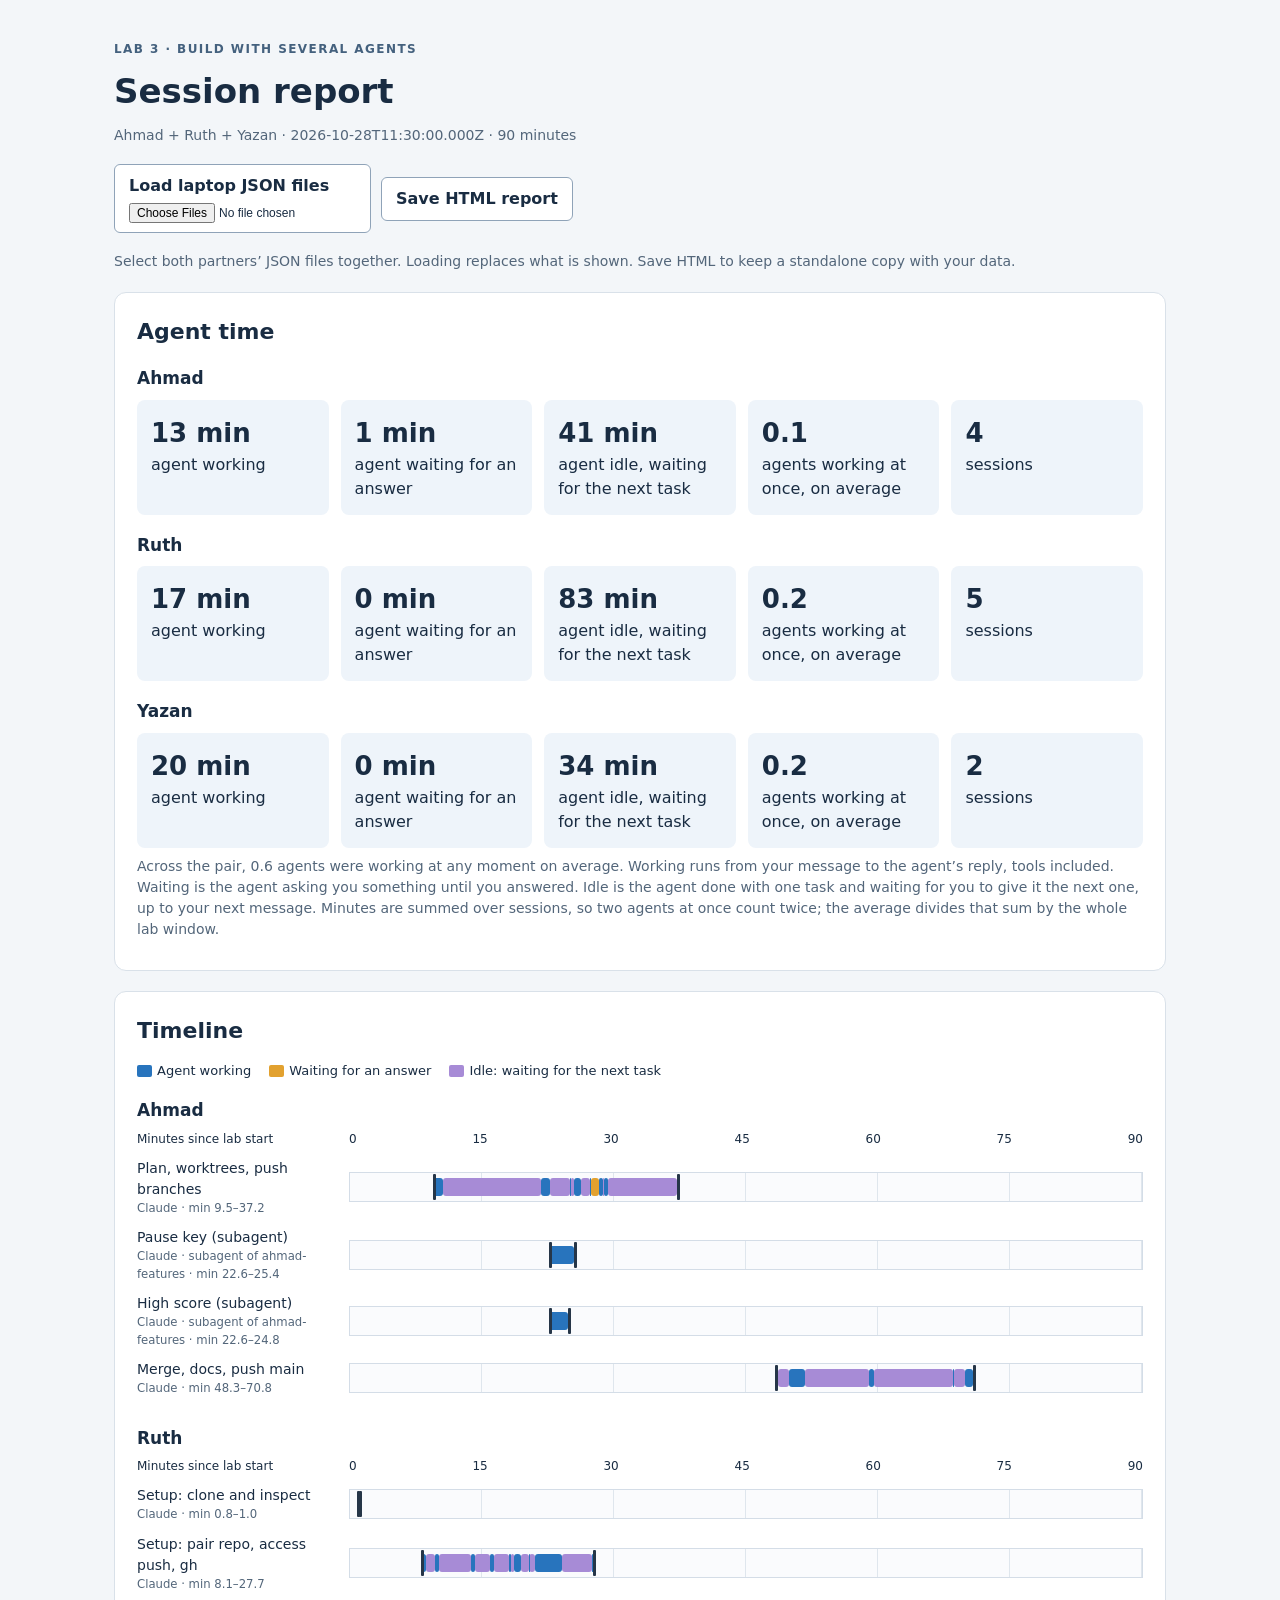
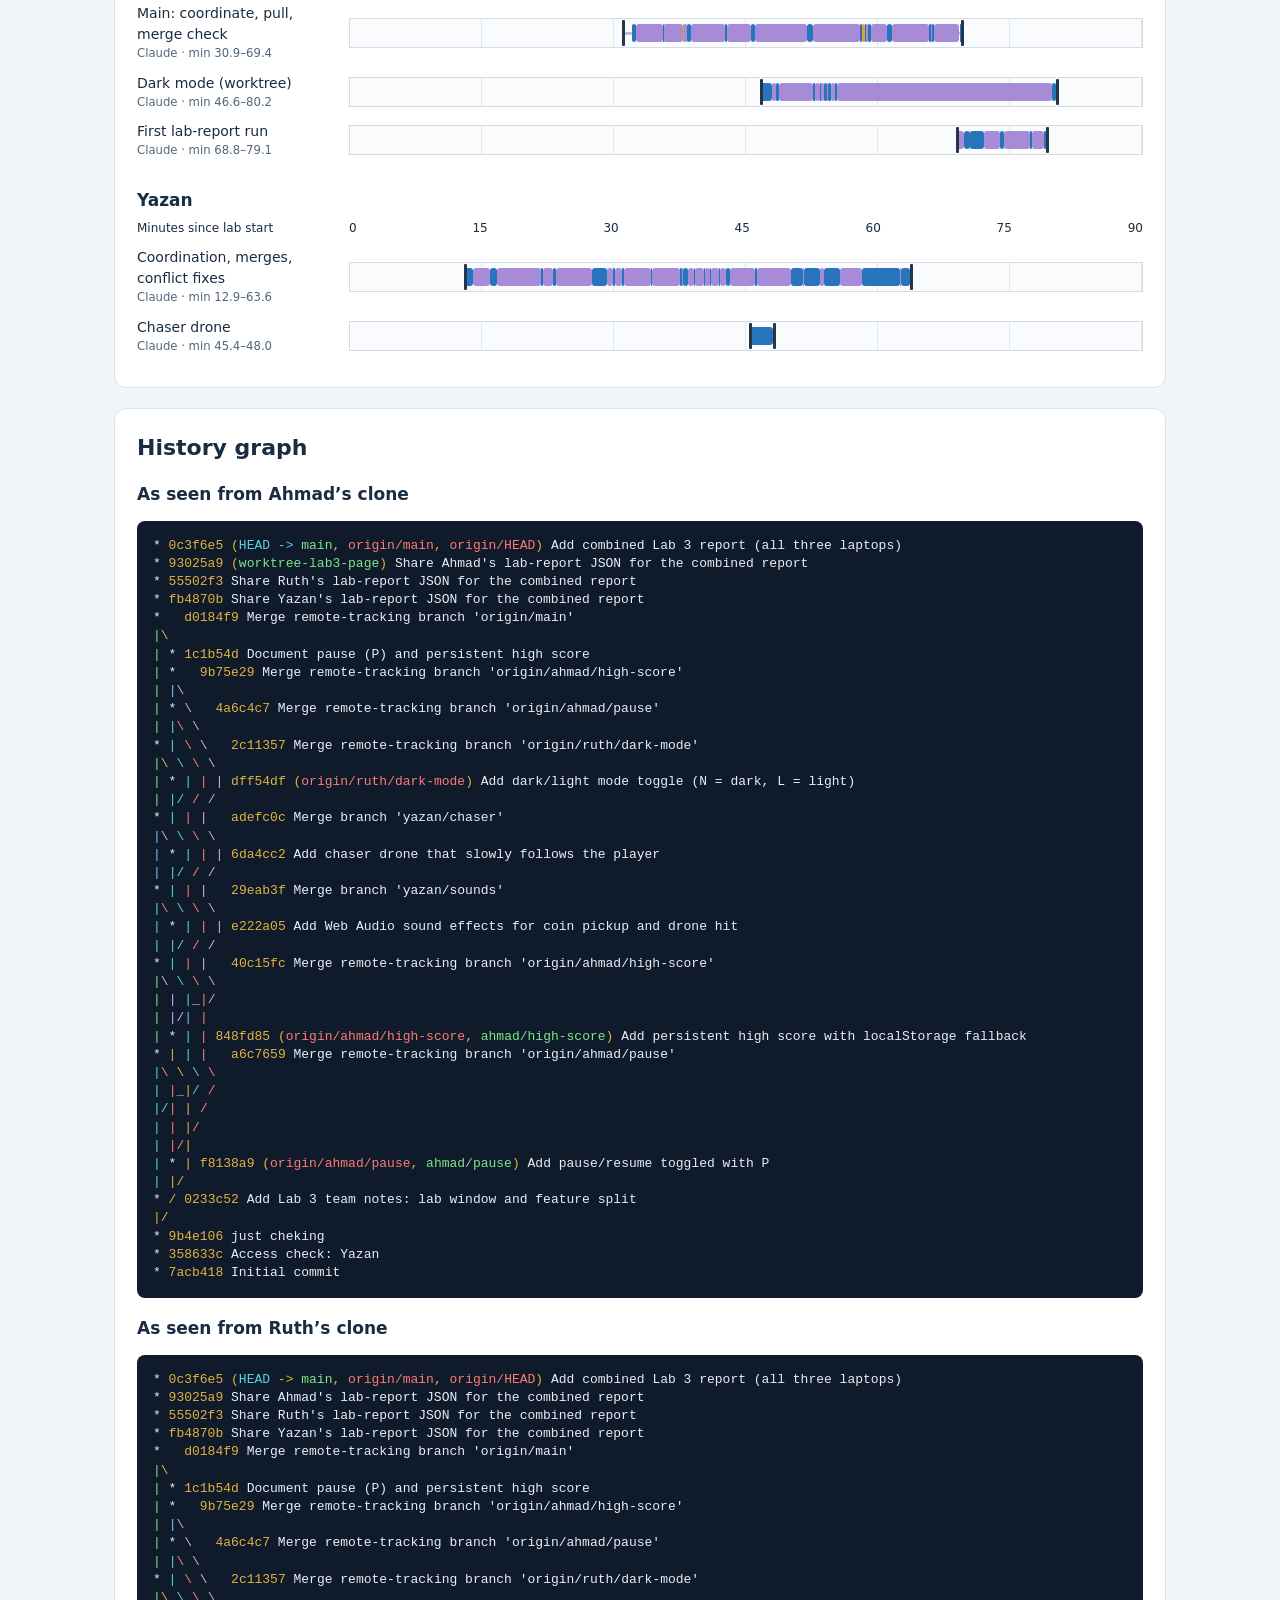
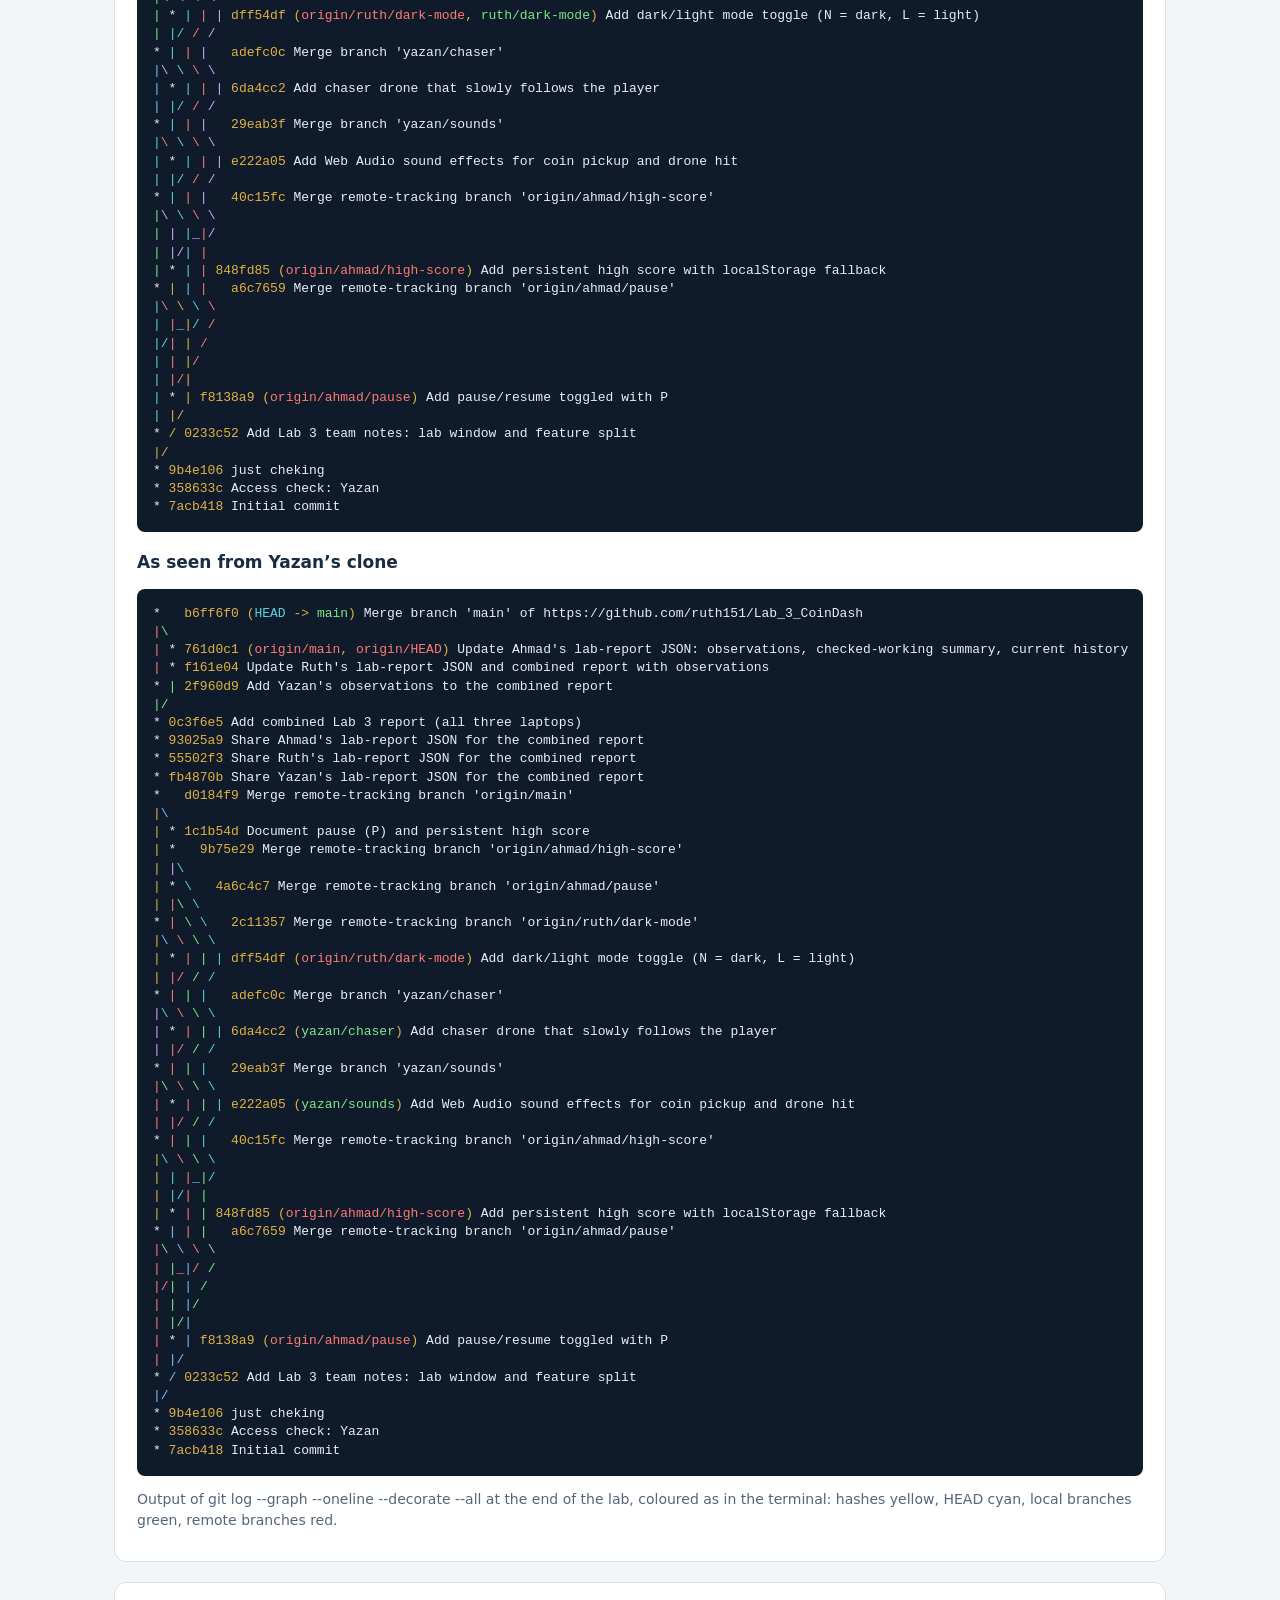
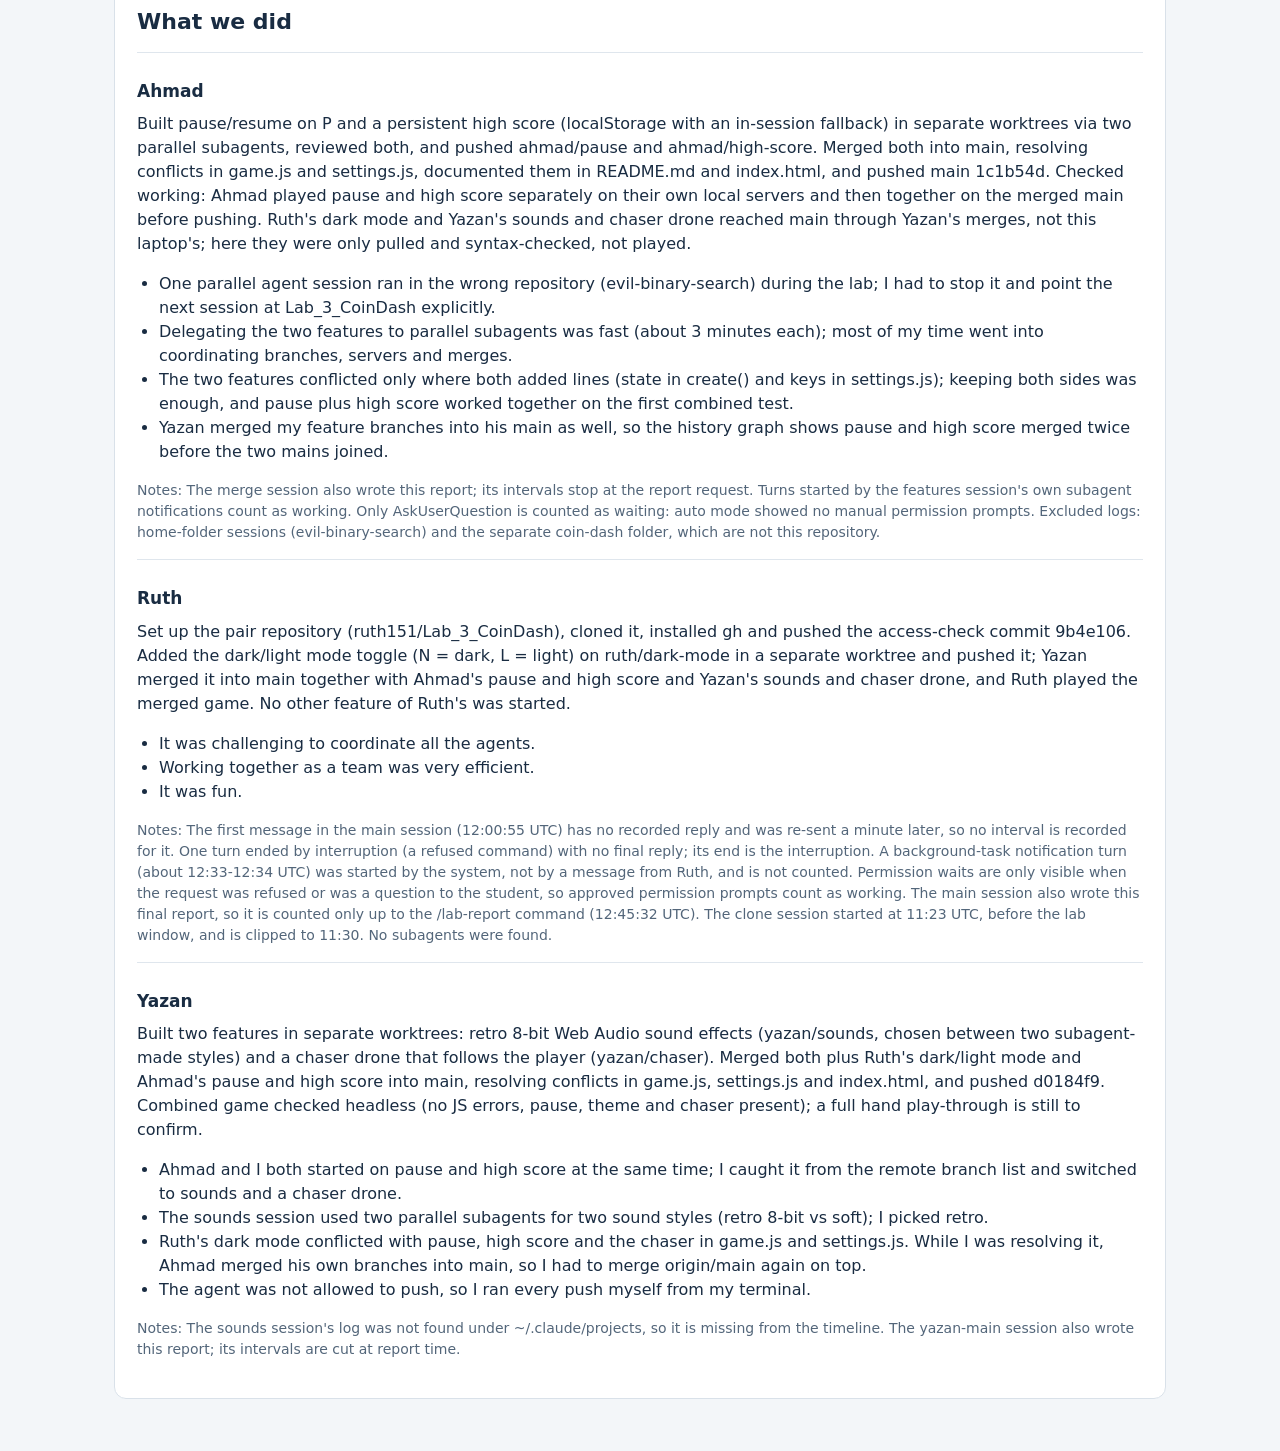
==== commit 9a9830c0: "Rebuild combined Lab 3 report with all three laptops' latest JSON" ====
--- a/shared-reports/lab3-report.html
+++ b/shared-reports/lab3-report.html
@@ -1,6 +1,5 @@
 <!doctype html>
-<html lang="en">
-<head>
+<html lang="en"><head>
 <meta charset="utf-8"><meta name="viewport" content="width=device-width,initial-scale=1">
 <title>Lab 3 — Session report</title>
 <style>
@@ -22,11 +21,11 @@
 </head>
 <body><main>
 <header><p class="eyebrow">LAB 3 · BUILD WITH SEVERAL AGENTS</p><h1>Session report</h1><p id="window" class="muted"></p></header>
-<div class="controls"><label class="file-label">Load laptop JSON files<input id="files" type="file" accept=".json,application/json" multiple></label><button id="save-html">Save HTML report</button></div>
+<div class="controls"><label class="file-label">Load laptop JSON files<input id="files" type="file" accept=".json,application/json" multiple=""></label><button id="save-html">Save HTML report</button></div>
 <p class="muted">Select both partners’ JSON files together. Loading replaces what is shown. Save HTML to keep a standalone copy with your data.</p>
 <p id="error" class="error" role="alert"></p><div id="report"></div>
 </main>
-<script id="report-data" type="application/json">{"version":2,"example":false,"lab":{"start":"2026-10-28T11:30:00Z","end":"2026-10-28T13:00:00Z"},"laptops":[{"id":"ruth-laptop","student":"Ruth","summary":"Set up the pair repository (ruth151/Lab_3_CoinDash), cloned it, installed gh and pushed the access-check commit 9b4e106. Added the dark/light mode toggle (N = dark, L = light) on ruth/dark-mode in a separate worktree and pushed it; Yazan merged it into main together with Ahmad's pause and high score and Yazan's sounds and chaser drone, and Ruth played the merged game. No other feature of Ruth's was started.","observations":["It was challenging to coordinate all the agents.","Working together as a team was very efficient.","It was fun."],"notes":"The first message in the main session (12:00:55 UTC) has no recorded reply and was re-sent a minute later, so no interval is recorded for it. One turn ended by interruption (a refused command) with no final reply; its end is the interruption. A background-task notification turn (about 12:33-12:34 UTC) was started by the system, not by a message from Ruth, and is not counted. Permission waits are only visible when the request was refused or was a question to the student, so approved permission prompts count as working. The main session also wrote this final report, so it is counted only up to the /lab-report command (12:45:32 UTC). The clone session started at 11:23 UTC, before the lab window, and is clipped to 11:30. No subagents were found.","history":"* \u001b[33m0c3f6e5\u001b[m\u001b[33m (\u001b[m\u001b[1;36mHEAD\u001b[m\u001b[33m -> \u001b[m\u001b[1;32mmain\u001b[m\u001b[33m, \u001b[m\u001b[1;31morigin/main\u001b[m\u001b[33m, \u001b[m\u001b[1;31morigin/HEAD\u001b[m\u001b[33m)\u001b[m Add combined Lab 3 report (all three laptops)\n* \u001b[33m93025a9\u001b[m Share Ahmad's lab-report JSON for the combined report\n* \u001b[33m55502f3\u001b[m Share Ruth's lab-report JSON for the combined report\n* \u001b[33mfb4870b\u001b[m Share Yazan's lab-report JSON for the combined report\n*   \u001b[33md0184f9\u001b[m Merge remote-tracking branch 'origin/main'\n\u001b[32m|\u001b[m\u001b[33m\\\u001b[m  \n\u001b[32m|\u001b[m * \u001b[33m1c1b54d\u001b[m Document pause (P) and persistent high score\n\u001b[32m|\u001b[m *   \u001b[33m9b75e29\u001b[m Merge remote-tracking branch 'origin/ahmad/high-score'\n\u001b[32m|\u001b[m \u001b[34m|\u001b[m\u001b[35m\\\u001b[m  \n\u001b[32m|\u001b[m * \u001b[35m\\\u001b[m   \u001b[33m4a6c4c7\u001b[m Merge remote-tracking branch 'origin/ahmad/pause'\n\u001b[32m|\u001b[m \u001b[36m|\u001b[m\u001b[1;31m\\\u001b[m \u001b[35m\\\u001b[m  \n* \u001b[36m|\u001b[m \u001b[1;31m\\\u001b[m \u001b[35m\\\u001b[m   \u001b[33m2c11357\u001b[m Merge remote-tracking branch 'origin/ruth/dark-mode'\n\u001b[1;32m|\u001b[m\u001b[1;33m\\\u001b[m \u001b[36m\\\u001b[m \u001b[1;31m\\\u001b[m \u001b[35m\\\u001b[m  \n\u001b[1;32m|\u001b[m * \u001b[36m|\u001b[m \u001b[1;31m|\u001b[m \u001b[35m|\u001b[m \u001b[33mdff54df\u001b[m\u001b[33m (\u001b[m\u001b[1;31morigin/ruth/dark-mode\u001b[m\u001b[33m, \u001b[m\u001b[1;32mruth/dark-mode\u001b[m\u001b[33m)\u001b[m Add dark/light mode toggle (N = dark, L = light)\n\u001b[1;32m|\u001b[m \u001b[36m|\u001b[m\u001b[36m/\u001b[m \u001b[1;31m/\u001b[m \u001b[35m/\u001b[m  \n* \u001b[36m|\u001b[m \u001b[1;31m|\u001b[m \u001b[35m|\u001b[m   \u001b[33madefc0c\u001b[m Merge branch 'yazan/chaser'\n\u001b[1;34m|\u001b[m\u001b[1;35m\\\u001b[m \u001b[36m\\\u001b[m \u001b[1;31m\\\u001b[m \u001b[35m\\\u001b[m  \n\u001b[1;34m|\u001b[m * \u001b[36m|\u001b[m \u001b[1;31m|\u001b[m \u001b[35m|\u001b[m \u001b[33m6da4cc2\u001b[m Add chaser drone that slowly follows the player\n\u001b[1;34m|\u001b[m \u001b[36m|\u001b[m\u001b[36m/\u001b[m \u001b[1;31m/\u001b[m \u001b[35m/\u001b[m  \n* \u001b[36m|\u001b[m \u001b[1;31m|\u001b[m \u001b[35m|\u001b[m   \u001b[33m29eab3f\u001b[m Merge branch 'yazan/sounds'\n\u001b[1;36m|\u001b[m\u001b[31m\\\u001b[m \u001b[36m\\\u001b[m \u001b[1;31m\\\u001b[m \u001b[35m\\\u001b[m  \n\u001b[1;36m|\u001b[m * \u001b[36m|\u001b[m \u001b[1;31m|\u001b[m \u001b[35m|\u001b[m \u001b[33me222a05\u001b[m Add Web Audio sound effects for coin pickup and drone hit\n\u001b[1;36m|\u001b[m \u001b[36m|\u001b[m\u001b[36m/\u001b[m \u001b[1;31m/\u001b[m \u001b[35m/\u001b[m  \n* \u001b[36m|\u001b[m \u001b[1;31m|\u001b[m \u001b[35m|\u001b[m   \u001b[33m40c15fc\u001b[m Merge remote-tracking branch 'origin/ahmad/high-score'\n\u001b[32m|\u001b[m\u001b[35m\\\u001b[m \u001b[36m\\\u001b[m \u001b[1;31m\\\u001b[m \u001b[35m\\\u001b[m  \n\u001b[32m|\u001b[m \u001b[35m|\u001b[m \u001b[36m|\u001b[m\u001b[35m_\u001b[m\u001b[1;31m|\u001b[m\u001b[35m/\u001b[m  \n\u001b[32m|\u001b[m \u001b[35m|\u001b[m\u001b[35m/\u001b[m\u001b[36m|\u001b[m \u001b[1;31m|\u001b[m   \n\u001b[32m|\u001b[m * \u001b[36m|\u001b[m \u001b[1;31m|\u001b[m \u001b[33m848fd85\u001b[m\u001b[33m (\u001b[m\u001b[1;31morigin/ahmad/high-score\u001b[m\u001b[33m)\u001b[m Add persistent high score with localStorage fallback\n* \u001b[33m|\u001b[m \u001b[36m|\u001b[m \u001b[1;31m|\u001b[m   \u001b[33ma6c7659\u001b[m Merge remote-tracking branch 'origin/ahmad/pause'\n\u001b[36m|\u001b[m\u001b[1;31m\\\u001b[m \u001b[33m\\\u001b[m \u001b[36m\\\u001b[m \u001b[1;31m\\\u001b[m  \n\u001b[36m|\u001b[m \u001b[1;31m|\u001b[m\u001b[36m_\u001b[m\u001b[33m|\u001b[m\u001b[36m/\u001b[m \u001b[1;31m/\u001b[m  \n\u001b[36m|\u001b[m\u001b[36m/\u001b[m\u001b[1;31m|\u001b[m \u001b[33m|\u001b[m \u001b[1;31m/\u001b[m   \n\u001b[36m|\u001b[m \u001b[1;31m|\u001b[m \u001b[33m|\u001b[m\u001b[1;31m/\u001b[m    \n\u001b[36m|\u001b[m \u001b[1;31m|\u001b[m\u001b[1;31m/\u001b[m\u001b[33m|\u001b[m     \n\u001b[36m|\u001b[m * \u001b[33m|\u001b[m \u001b[33mf8138a9\u001b[m\u001b[33m (\u001b[m\u001b[1;31morigin/ahmad/pause\u001b[m\u001b[33m)\u001b[m Add pause/resume toggled with P\n\u001b[36m|\u001b[m \u001b[33m|\u001b[m\u001b[33m/\u001b[m  \n* \u001b[33m/\u001b[m \u001b[33m0233c52\u001b[m Add Lab 3 team notes: lab window and feature split\n\u001b[33m|\u001b[m\u001b[33m/\u001b[m  \n* \u001b[33m9b4e106\u001b[m just cheking\n* \u001b[33m358633c\u001b[m Access check: Yazan\n* \u001b[33m7acb418\u001b[m Initial commit","sessions":[{"id":"ruth-clone","label":"Setup: clone and inspect","tool":"Claude","parent":null,"start":"2026-10-28T11:30:48.215Z","end":"2026-10-28T11:30:58.060Z","intervals":[{"start":"2026-10-28T11:30:48.215Z","end":"2026-10-28T11:30:58.060Z","state":"working"}]},{"id":"ruth-setup","label":"Setup: pair repo, access push, gh","tool":"Claude","parent":null,"start":"2026-10-28T11:38:04.478Z","end":"2026-10-28T11:57:39.810Z","intervals":[{"start":"2026-10-28T11:38:04.478Z","end":"2026-10-28T11:38:40.369Z","state":"working"},{"start":"2026-10-28T11:39:41.587Z","end":"2026-10-28T11:40:03.724Z","state":"working"},{"start":"2026-10-28T11:43:47.909Z","end":"2026-10-28T11:44:11.448Z","state":"working"},{"start":"2026-10-28T11:45:54.500Z","end":"2026-10-28T11:46:24.351Z","state":"working"},{"start":"2026-10-28T11:48:02.378Z","end":"2026-10-28T11:48:18.406Z","state":"working"},{"start":"2026-10-28T11:48:39.974Z","end":"2026-10-28T11:49:29.153Z","state":"working"},{"start":"2026-10-28T11:50:20.633Z","end":"2026-10-28T11:50:22.783Z","state":"working"},{"start":"2026-10-28T11:51:04.770Z","end":"2026-10-28T11:54:08.428Z","state":"working"},{"start":"2026-10-28T11:57:28.368Z","end":"2026-10-28T11:57:39.810Z","state":"working"}]},{"id":"ruth-main","label":"Main: coordinate, pull, merge check","tool":"Claude","parent":null,"start":"2026-10-28T12:00:55.252Z","end":"2026-10-28T12:39:25.100Z","intervals":[{"start":"2026-10-28T12:02:01.939Z","end":"2026-10-28T12:02:29.130Z","state":"working"},{"start":"2026-10-28T12:05:31.451Z","end":"2026-10-28T12:05:36.877Z","state":"working"},{"start":"2026-10-28T12:07:50.120Z","end":"2026-10-28T12:07:53.645Z","state":"working"},{"start":"2026-10-28T12:07:53.645Z","end":"2026-10-28T12:07:59.855Z","state":"waiting"},{"start":"2026-10-28T12:08:15.606Z","end":"2026-10-28T12:08:42.001Z","state":"working"},{"start":"2026-10-28T12:12:39.446Z","end":"2026-10-28T12:12:51.980Z","state":"working"},{"start":"2026-10-28T12:15:36.263Z","end":"2026-10-28T12:16:01.370Z","state":"working"},{"start":"2026-10-28T12:21:52.990Z","end":"2026-10-28T12:22:35.912Z","state":"working"},{"start":"2026-10-28T12:27:56.554Z","end":"2026-10-28T12:28:11.188Z","state":"working"},{"start":"2026-10-28T12:28:11.188Z","end":"2026-10-28T12:28:31.103Z","state":"waiting"},{"start":"2026-10-28T12:28:31.103Z","end":"2026-10-28T12:28:38.813Z","state":"working"},{"start":"2026-10-28T12:28:53.870Z","end":"2026-10-28T12:29:12.981Z","state":"working"},{"start":"2026-10-28T12:31:00.604Z","end":"2026-10-28T12:31:36.085Z","state":"working"},{"start":"2026-10-28T12:35:45.050Z","end":"2026-10-28T12:36:00.419Z","state":"working"},{"start":"2026-10-28T12:36:09.433Z","end":"2026-10-28T12:36:23.182Z","state":"working"},{"start":"2026-10-28T12:39:15.713Z","end":"2026-10-28T12:39:25.100Z","state":"working"}]},{"id":"ruth-dark-mode","label":"Dark mode (worktree)","tool":"Claude","parent":null,"start":"2026-10-28T12:16:35.436Z","end":"2026-10-28T12:50:12.144Z","intervals":[{"start":"2026-10-28T12:16:35.436Z","end":"2026-10-28T12:17:59.548Z","state":"working"},{"start":"2026-10-28T12:18:27.030Z","end":"2026-10-28T12:18:48.003Z","state":"working"},{"start":"2026-10-28T12:22:33.550Z","end":"2026-10-28T12:22:40.849Z","state":"working"},{"start":"2026-10-28T12:22:46.464Z","end":"2026-10-28T12:22:53.646Z","state":"working"},{"start":"2026-10-28T12:23:23.437Z","end":"2026-10-28T12:23:27.056Z","state":"working"},{"start":"2026-10-28T12:23:50.552Z","end":"2026-10-28T12:24:11.069Z","state":"working"},{"start":"2026-10-28T12:24:20.476Z","end":"2026-10-28T12:24:40.257Z","state":"working"},{"start":"2026-10-28T12:25:04.290Z","end":"2026-10-28T12:25:22.075Z","state":"working"},{"start":"2026-10-28T12:49:48.759Z","end":"2026-10-28T12:50:12.144Z","state":"working"}]},{"id":"ruth-report-draft","label":"First lab-report run","tool":"Claude","parent":null,"start":"2026-10-28T12:38:49.160Z","end":"2026-10-28T12:49:03.467Z","intervals":[{"start":"2026-10-28T12:38:49.160Z","end":"2026-10-28T12:38:52.527Z","state":"working"},{"start":"2026-10-28T12:38:52.527Z","end":"2026-10-28T12:38:53.108Z","state":"waiting"},{"start":"2026-10-28T12:39:43.335Z","end":"2026-10-28T12:40:28.461Z","state":"working"},{"start":"2026-10-28T12:40:28.461Z","end":"2026-10-28T12:40:29.605Z","state":"waiting"},{"start":"2026-10-28T12:40:29.605Z","end":"2026-10-28T12:42:00.426Z","state":"working"},{"start":"2026-10-28T12:43:49.430Z","end":"2026-10-28T12:44:21.969Z","state":"working"},{"start":"2026-10-28T12:47:16.996Z","end":"2026-10-28T12:47:29.300Z","state":"working"},{"start":"2026-10-28T12:48:49.236Z","end":"2026-10-28T12:49:03.467Z","state":"working"}]}]},{"id":"yazan-laptop","student":"Yazan","summary":"Built two features in separate worktrees: retro 8-bit Web Audio sound effects (yazan/sounds, chosen between two subagent-made styles) and a chaser drone that follows the player (yazan/chaser). Merged both plus Ruth's dark/light mode and Ahmad's pause and high score into main, resolving conflicts in game.js, settings.js and index.html, and pushed d0184f9. Combined game checked headless (no JS errors, pause, theme and chaser present); a full hand play-through is still to confirm.","observations":[],"notes":"The sounds session's log was not found under ~/.claude/projects, so it is missing from the timeline. The yazan-main session also wrote this report; its intervals are cut at report time.","history":"*   \u001b[33md0184f9\u001b[m\u001b[33m (\u001b[m\u001b[1;36mHEAD\u001b[m\u001b[33m -> \u001b[m\u001b[1;32mmain\u001b[m\u001b[33m, \u001b[m\u001b[1;31morigin/main\u001b[m\u001b[33m, \u001b[m\u001b[1;31morigin/HEAD\u001b[m\u001b[33m)\u001b[m Merge remote-tracking branch 'origin/main'\n\u001b[31m|\u001b[m\u001b[32m\\\u001b[m  \n\u001b[31m|\u001b[m * \u001b[33m1c1b54d\u001b[m Document pause (P) and persistent high score\n\u001b[31m|\u001b[m *   \u001b[33m9b75e29\u001b[m Merge remote-tracking branch 'origin/ahmad/high-score'\n\u001b[31m|\u001b[m \u001b[33m|\u001b[m\u001b[34m\\\u001b[m  \n\u001b[31m|\u001b[m * \u001b[34m\\\u001b[m   \u001b[33m4a6c4c7\u001b[m Merge remote-tracking branch 'origin/ahmad/pause'\n\u001b[31m|\u001b[m \u001b[35m|\u001b[m\u001b[36m\\\u001b[m \u001b[34m\\\u001b[m  \n* \u001b[35m|\u001b[m \u001b[36m\\\u001b[m \u001b[34m\\\u001b[m   \u001b[33m2c11357\u001b[m Merge remote-tracking branch 'origin/ruth/dark-mode'\n\u001b[1;31m|\u001b[m\u001b[1;32m\\\u001b[m \u001b[35m\\\u001b[m \u001b[36m\\\u001b[m \u001b[34m\\\u001b[m  \n\u001b[1;31m|\u001b[m * \u001b[35m|\u001b[m \u001b[36m|\u001b[m \u001b[34m|\u001b[m \u001b[33mdff54df\u001b[m\u001b[33m (\u001b[m\u001b[1;31morigin/ruth/dark-mode\u001b[m\u001b[33m)\u001b[m Add dark/light mode toggle (N = dark, L = light)\n\u001b[1;31m|\u001b[m \u001b[35m|\u001b[m\u001b[35m/\u001b[m \u001b[36m/\u001b[m \u001b[34m/\u001b[m  \n* \u001b[35m|\u001b[m \u001b[36m|\u001b[m \u001b[34m|\u001b[m   \u001b[33madefc0c\u001b[m Merge branch 'yazan/chaser'\n\u001b[1;33m|\u001b[m\u001b[1;34m\\\u001b[m \u001b[35m\\\u001b[m \u001b[36m\\\u001b[m \u001b[34m\\\u001b[m  \n\u001b[1;33m|\u001b[m * \u001b[35m|\u001b[m \u001b[36m|\u001b[m \u001b[34m|\u001b[m \u001b[33m6da4cc2\u001b[m\u001b[33m (\u001b[m\u001b[1;32myazan/chaser\u001b[m\u001b[33m)\u001b[m Add chaser drone that slowly follows the player\n\u001b[1;33m|\u001b[m \u001b[35m|\u001b[m\u001b[35m/\u001b[m \u001b[36m/\u001b[m \u001b[34m/\u001b[m  \n* \u001b[35m|\u001b[m \u001b[36m|\u001b[m \u001b[34m|\u001b[m   \u001b[33m29eab3f\u001b[m Merge branch 'yazan/sounds'\n\u001b[1;35m|\u001b[m\u001b[1;36m\\\u001b[m \u001b[35m\\\u001b[m \u001b[36m\\\u001b[m \u001b[34m\\\u001b[m  \n\u001b[1;35m|\u001b[m * \u001b[35m|\u001b[m \u001b[36m|\u001b[m \u001b[34m|\u001b[m \u001b[33me222a05\u001b[m\u001b[33m (\u001b[m\u001b[1;32myazan/sounds\u001b[m\u001b[33m)\u001b[m Add Web Audio sound effects for coin pickup and drone hit\n\u001b[1;35m|\u001b[m \u001b[35m|\u001b[m\u001b[35m/\u001b[m \u001b[36m/\u001b[m \u001b[34m/\u001b[m  \n* \u001b[35m|\u001b[m \u001b[36m|\u001b[m \u001b[34m|\u001b[m   \u001b[33m40c15fc\u001b[m Merge remote-tracking branch 'origin/ahmad/high-score'\n\u001b[31m|\u001b[m\u001b[34m\\\u001b[m \u001b[35m\\\u001b[m \u001b[36m\\\u001b[m \u001b[34m\\\u001b[m  \n\u001b[31m|\u001b[m \u001b[34m|\u001b[m \u001b[35m|\u001b[m\u001b[34m_\u001b[m\u001b[36m|\u001b[m\u001b[34m/\u001b[m  \n\u001b[31m|\u001b[m \u001b[34m|\u001b[m\u001b[34m/\u001b[m\u001b[35m|\u001b[m \u001b[36m|\u001b[m   \n\u001b[31m|\u001b[m * \u001b[35m|\u001b[m \u001b[36m|\u001b[m \u001b[33m848fd85\u001b[m\u001b[33m (\u001b[m\u001b[1;31morigin/ahmad/high-score\u001b[m\u001b[33m)\u001b[m Add persistent high score with localStorage fallback\n* \u001b[32m|\u001b[m \u001b[35m|\u001b[m \u001b[36m|\u001b[m   \u001b[33ma6c7659\u001b[m Merge remote-tracking branch 'origin/ahmad/pause'\n\u001b[35m|\u001b[m\u001b[36m\\\u001b[m \u001b[32m\\\u001b[m \u001b[35m\\\u001b[m \u001b[36m\\\u001b[m  \n\u001b[35m|\u001b[m \u001b[36m|\u001b[m\u001b[35m_\u001b[m\u001b[32m|\u001b[m\u001b[35m/\u001b[m \u001b[36m/\u001b[m  \n\u001b[35m|\u001b[m\u001b[35m/\u001b[m\u001b[36m|\u001b[m \u001b[32m|\u001b[m \u001b[36m/\u001b[m   \n\u001b[35m|\u001b[m \u001b[36m|\u001b[m \u001b[32m|\u001b[m\u001b[36m/\u001b[m    \n\u001b[35m|\u001b[m \u001b[36m|\u001b[m\u001b[36m/\u001b[m\u001b[32m|\u001b[m     \n\u001b[35m|\u001b[m * \u001b[32m|\u001b[m \u001b[33mf8138a9\u001b[m\u001b[33m (\u001b[m\u001b[1;31morigin/ahmad/pause\u001b[m\u001b[33m)\u001b[m Add pause/resume toggled with P\n\u001b[35m|\u001b[m \u001b[32m|\u001b[m\u001b[32m/\u001b[m  \n* \u001b[32m/\u001b[m \u001b[33m0233c52\u001b[m Add Lab 3 team notes: lab window and feature split\n\u001b[32m|\u001b[m\u001b[32m/\u001b[m  \n* \u001b[33m9b4e106\u001b[m just cheking\n* \u001b[33m358633c\u001b[m Access check: Yazan\n* \u001b[33m7acb418\u001b[m Initial commit\n","sessions":[{"id":"yazan-main","label":"Coordination, merges, conflict fixes","tool":"Claude","parent":null,"start":"2026-10-28T11:42:56Z","end":"2026-10-28T12:33:35Z","intervals":[{"start":"2026-10-28T11:42:56Z","end":"2026-10-28T11:43:56Z","state":"working"},{"start":"2026-10-28T11:45:56Z","end":"2026-10-28T11:46:43Z","state":"working"},{"start":"2026-10-28T11:51:41Z","end":"2026-10-28T11:51:57Z","state":"working"},{"start":"2026-10-28T11:53:02Z","end":"2026-10-28T11:53:24Z","state":"working"},{"start":"2026-10-28T11:57:30Z","end":"2026-10-28T11:59:12Z","state":"working"},{"start":"2026-10-28T11:59:54Z","end":"2026-10-28T12:00:08Z","state":"working"},{"start":"2026-10-28T12:00:54Z","end":"2026-10-28T12:01:11Z","state":"working"},{"start":"2026-10-28T12:04:11Z","end":"2026-10-28T12:04:22Z","state":"working"},{"start":"2026-10-28T12:07:28Z","end":"2026-10-28T12:07:46Z","state":"working"},{"start":"2026-10-28T12:07:51Z","end":"2026-10-28T12:08:25Z","state":"working"},{"start":"2026-10-28T12:09:05Z","end":"2026-10-28T12:09:14Z","state":"working"},{"start":"2026-10-28T12:10:14Z","end":"2026-10-28T12:10:20Z","state":"working"},{"start":"2026-10-28T12:10:53Z","end":"2026-10-28T12:11:00Z","state":"working"},{"start":"2026-10-28T12:11:55Z","end":"2026-10-28T12:12:02Z","state":"working"},{"start":"2026-10-28T12:12:45Z","end":"2026-10-28T12:13:08Z","state":"working"},{"start":"2026-10-28T12:16:00Z","end":"2026-10-28T12:16:17Z","state":"working"},{"start":"2026-10-28T12:20:04Z","end":"2026-10-28T12:21:28Z","state":"working"},{"start":"2026-10-28T12:21:36Z","end":"2026-10-28T12:23:26Z","state":"working"},{"start":"2026-10-28T12:23:55Z","end":"2026-10-28T12:25:40Z","state":"working"},{"start":"2026-10-28T12:28:14Z","end":"2026-10-28T12:32:31Z","state":"working"},{"start":"2026-10-28T12:32:35Z","end":"2026-10-28T12:33:35Z","state":"working"}]},{"id":"yazan-chaser","label":"Chaser drone","tool":"Claude","parent":null,"start":"2026-10-28T12:15:22Z","end":"2026-10-28T12:18:02Z","intervals":[{"start":"2026-10-28T12:15:22Z","end":"2026-10-28T12:18:02Z","state":"working"}]}]},{"id":"ahmad-laptop","student":"Ahmad","summary":"Built pause/resume on P and a persistent high score (localStorage with an in-session fallback) in separate worktrees via two subagents, and pushed ahmad/pause and ahmad/high-score. Merged both into main, resolving conflicts in game.js and settings.js, documented them in README.md and index.html, and pushed main 1c1b54d after Ahmad's manual test of the combined game. Later pulled the team main that Yazan had merged with Ruth's dark mode and Yazan's sounds and chaser drone; this laptop did not merge those.","observations":[],"notes":"The merge session also wrote this report; its intervals stop at the report request. Turns started by the features session's own subagent notifications count as working. Only AskUserQuestion is counted as waiting: auto mode showed no manual permission prompts. Excluded logs: home-folder sessions (evil-binary-search) and the separate coin-dash folder, which are not this repository.","history":"* \u001b[33m55502f3\u001b[m\u001b[33m (\u001b[m\u001b[1;36mHEAD -> \u001b[m\u001b[1;32mmain\u001b[m\u001b[33m, \u001b[m\u001b[1;31morigin/main\u001b[m\u001b[33m, \u001b[m\u001b[1;31morigin/HEAD\u001b[m\u001b[33m)\u001b[m Share Ruth's lab-report JSON for the combined report\n* \u001b[33mfb4870b\u001b[m Share Yazan's lab-report JSON for the combined report\n*   \u001b[33md0184f9\u001b[m Merge remote-tracking branch 'origin/main'\n\u001b[32m|\u001b[m\u001b[33m\\\u001b[m  \n\u001b[32m|\u001b[m * \u001b[33m1c1b54d\u001b[m Document pause (P) and persistent high score\n\u001b[32m|\u001b[m *   \u001b[33m9b75e29\u001b[m Merge remote-tracking branch 'origin/ahmad/high-score'\n\u001b[32m|\u001b[m \u001b[34m|\u001b[m\u001b[35m\\\u001b[m  \n\u001b[32m|\u001b[m * \u001b[35m\\\u001b[m   \u001b[33m4a6c4c7\u001b[m Merge remote-tracking branch 'origin/ahmad/pause'\n\u001b[32m|\u001b[m \u001b[36m|\u001b[m\u001b[1;31m\\\u001b[m \u001b[35m\\\u001b[m  \n* \u001b[36m|\u001b[m \u001b[1;31m\\\u001b[m \u001b[35m\\\u001b[m   \u001b[33m2c11357\u001b[m Merge remote-tracking branch 'origin/ruth/dark-mode'\n\u001b[1;32m|\u001b[m\u001b[1;33m\\\u001b[m \u001b[36m\\\u001b[m \u001b[1;31m\\\u001b[m \u001b[35m\\\u001b[m  \n\u001b[1;32m|\u001b[m * \u001b[36m|\u001b[m \u001b[1;31m|\u001b[m \u001b[35m|\u001b[m \u001b[33mdff54df\u001b[m\u001b[33m (\u001b[m\u001b[1;31morigin/ruth/dark-mode\u001b[m\u001b[33m)\u001b[m Add dark/light mode toggle (N = dark, L = light)\n\u001b[1;32m|\u001b[m \u001b[36m|\u001b[m\u001b[36m/\u001b[m \u001b[1;31m/\u001b[m \u001b[35m/\u001b[m  \n* \u001b[36m|\u001b[m \u001b[1;31m|\u001b[m \u001b[35m|\u001b[m   \u001b[33madefc0c\u001b[m Merge branch 'yazan/chaser'\n\u001b[1;34m|\u001b[m\u001b[1;35m\\\u001b[m \u001b[36m\\\u001b[m \u001b[1;31m\\\u001b[m \u001b[35m\\\u001b[m  \n\u001b[1;34m|\u001b[m * \u001b[36m|\u001b[m \u001b[1;31m|\u001b[m \u001b[35m|\u001b[m \u001b[33m6da4cc2\u001b[m Add chaser drone that slowly follows the player\n\u001b[1;34m|\u001b[m \u001b[36m|\u001b[m\u001b[36m/\u001b[m \u001b[1;31m/\u001b[m \u001b[35m/\u001b[m  \n* \u001b[36m|\u001b[m \u001b[1;31m|\u001b[m \u001b[35m|\u001b[m   \u001b[33m29eab3f\u001b[m Merge branch 'yazan/sounds'\n\u001b[1;36m|\u001b[m\u001b[31m\\\u001b[m \u001b[36m\\\u001b[m \u001b[1;31m\\\u001b[m \u001b[35m\\\u001b[m  \n\u001b[1;36m|\u001b[m * \u001b[36m|\u001b[m \u001b[1;31m|\u001b[m \u001b[35m|\u001b[m \u001b[33me222a05\u001b[m Add Web Audio sound effects for coin pickup and drone hit\n\u001b[1;36m|\u001b[m \u001b[36m|\u001b[m\u001b[36m/\u001b[m \u001b[1;31m/\u001b[m \u001b[35m/\u001b[m  \n* \u001b[36m|\u001b[m \u001b[1;31m|\u001b[m \u001b[35m|\u001b[m   \u001b[33m40c15fc\u001b[m Merge remote-tracking branch 'origin/ahmad/high-score'\n\u001b[32m|\u001b[m\u001b[35m\\\u001b[m \u001b[36m\\\u001b[m \u001b[1;31m\\\u001b[m \u001b[35m\\\u001b[m  \n\u001b[32m|\u001b[m \u001b[35m|\u001b[m \u001b[36m|\u001b[m\u001b[35m_\u001b[m\u001b[1;31m|\u001b[m\u001b[35m/\u001b[m  \n\u001b[32m|\u001b[m \u001b[35m|\u001b[m\u001b[35m/\u001b[m\u001b[36m|\u001b[m \u001b[1;31m|\u001b[m   \n\u001b[32m|\u001b[m * \u001b[36m|\u001b[m \u001b[1;31m|\u001b[m \u001b[33m848fd85\u001b[m\u001b[33m (\u001b[m\u001b[1;31morigin/ahmad/high-score\u001b[m\u001b[33m, \u001b[m\u001b[1;32mahmad/high-score\u001b[m\u001b[33m)\u001b[m Add persistent high score with localStorage fallback\n* \u001b[33m|\u001b[m \u001b[36m|\u001b[m \u001b[1;31m|\u001b[m   \u001b[33ma6c7659\u001b[m Merge remote-tracking branch 'origin/ahmad/pause'\n\u001b[36m|\u001b[m\u001b[1;31m\\\u001b[m \u001b[33m\\\u001b[m \u001b[36m\\\u001b[m \u001b[1;31m\\\u001b[m  \n\u001b[36m|\u001b[m \u001b[1;31m|\u001b[m\u001b[36m_\u001b[m\u001b[33m|\u001b[m\u001b[36m/\u001b[m \u001b[1;31m/\u001b[m  \n\u001b[36m|\u001b[m\u001b[36m/\u001b[m\u001b[1;31m|\u001b[m \u001b[33m|\u001b[m \u001b[1;31m/\u001b[m   \n\u001b[36m|\u001b[m \u001b[1;31m|\u001b[m \u001b[33m|\u001b[m\u001b[1;31m/\u001b[m    \n\u001b[36m|\u001b[m \u001b[1;31m|\u001b[m\u001b[1;31m/\u001b[m\u001b[33m|\u001b[m     \n\u001b[36m|\u001b[m * \u001b[33m|\u001b[m \u001b[33mf8138a9\u001b[m\u001b[33m (\u001b[m\u001b[1;31morigin/ahmad/pause\u001b[m\u001b[33m, \u001b[m\u001b[1;32mahmad/pause\u001b[m\u001b[33m)\u001b[m Add pause/resume toggled with P\n\u001b[36m|\u001b[m \u001b[33m|\u001b[m\u001b[33m/\u001b[m  \n* \u001b[33m/\u001b[m \u001b[33m0233c52\u001b[m Add Lab 3 team notes: lab window and feature split\n\u001b[33m|\u001b[m\u001b[33m/\u001b[m  \n* \u001b[33m9b4e106\u001b[m just cheking\n* \u001b[33m358633c\u001b[m Access check: Yazan\n* \u001b[33m7acb418\u001b[m Initial commit\n","sessions":[{"id":"ahmad-features","label":"Plan, worktrees, push branches","tool":"Claude","parent":null,"start":"2026-10-28T11:39:29Z","end":"2026-10-28T12:07:12Z","intervals":[{"start":"2026-10-28T11:39:29Z","end":"2026-10-28T11:40:31Z","state":"working"},{"start":"2026-10-28T11:51:40Z","end":"2026-10-28T11:52:42Z","state":"working"},{"start":"2026-10-28T11:54:59Z","end":"2026-10-28T11:55:09Z","state":"working"},{"start":"2026-10-28T11:55:25Z","end":"2026-10-28T11:56:13Z","state":"working"},{"start":"2026-10-28T11:57:13Z","end":"2026-10-28T11:57:22Z","state":"working"},{"start":"2026-10-28T11:57:22Z","end":"2026-10-28T11:58:20Z","state":"waiting"},{"start":"2026-10-28T11:58:20Z","end":"2026-10-28T11:58:42Z","state":"working"},{"start":"2026-10-28T11:58:51Z","end":"2026-10-28T11:59:17Z","state":"working"},{"start":"2026-10-28T12:07:07Z","end":"2026-10-28T12:07:12Z","state":"working"}]},{"id":"ahmad-pause","label":"Pause key (subagent)","tool":"Claude","parent":"ahmad-features","start":"2026-10-28T11:52:37Z","end":"2026-10-28T11:55:24Z","intervals":[{"start":"2026-10-28T11:52:37Z","end":"2026-10-28T11:55:24Z","state":"working"}]},{"id":"ahmad-high-score","label":"High score (subagent)","tool":"Claude","parent":"ahmad-features","start":"2026-10-28T11:52:37Z","end":"2026-10-28T11:54:47Z","intervals":[{"start":"2026-10-28T11:52:37Z","end":"2026-10-28T11:54:47Z","state":"working"}]},{"id":"ahmad-merge","label":"Merge, docs, push main","tool":"Claude","parent":null,"start":"2026-10-28T12:18:15Z","end":"2026-10-28T12:40:45Z","intervals":[{"start":"2026-10-28T12:18:15Z","end":"2026-10-28T12:18:40Z","state":"working"},{"start":"2026-10-28T12:19:50Z","end":"2026-10-28T12:21:41Z","state":"working"},{"start":"2026-10-28T12:29:00Z","end":"2026-10-28T12:29:31Z","state":"working"},{"start":"2026-10-28T12:38:30Z","end":"2026-10-28T12:38:37Z","state":"working"},{"start":"2026-10-28T12:39:56Z","end":"2026-10-28T12:40:45Z","state":"working"}]}]}]}</script>
+<script id="report-data" type="application/json">{"version":2,"example":false,"lab":{"start":"2026-10-28T13:30:00+02:00","end":"2026-10-28T15:00:00+02:00"},"laptops":[{"id":"ahmad-laptop","student":"Ahmad","summary":"Built pause/resume on P and a persistent high score (localStorage with an in-session fallback) in separate worktrees via two parallel subagents, reviewed both, and pushed ahmad/pause and ahmad/high-score. Merged both into main, resolving conflicts in game.js and settings.js, documented them in README.md and index.html, and pushed main 1c1b54d. Checked working: Ahmad played pause and high score separately on their own local servers and then together on the merged main before pushing. Ruth's dark mode and Yazan's sounds and chaser drone reached main through Yazan's merges, not this laptop's; here they were only pulled and syntax-checked, not played.","observations":["One parallel agent session ran in the wrong repository (evil-binary-search) during the lab; I had to stop it and point the next session at Lab_3_CoinDash explicitly.","Delegating the two features to parallel subagents was fast (about 3 minutes each); most of my time went into coordinating branches, servers and merges.","The two features conflicted only where both added lines (state in create() and keys in settings.js); keeping both sides was enough, and pause plus high score worked together on the first combined test.","Yazan merged my feature branches into his main as well, so the history graph shows pause and high score merged twice before the two mains joined."],"notes":"The merge session also wrote this report; its intervals stop at the report request. Turns started by the features session's own subagent notifications count as working. Only AskUserQuestion is counted as waiting: auto mode showed no manual permission prompts. Excluded logs: home-folder sessions (evil-binary-search) and the separate coin-dash folder, which are not this repository.","history":"* \u001b[33m0c3f6e5\u001b[m\u001b[33m (\u001b[m\u001b[1;36mHEAD -> \u001b[m\u001b[1;32mmain\u001b[m\u001b[33m, \u001b[m\u001b[1;31morigin/main\u001b[m\u001b[33m, \u001b[m\u001b[1;31morigin/HEAD\u001b[m\u001b[33m)\u001b[m Add combined Lab 3 report (all three laptops)\n* \u001b[33m93025a9\u001b[m\u001b[33m (\u001b[m\u001b[1;32mworktree-lab3-page\u001b[m\u001b[33m)\u001b[m Share Ahmad's lab-report JSON for the combined report\n* \u001b[33m55502f3\u001b[m Share Ruth's lab-report JSON for the combined report\n* \u001b[33mfb4870b\u001b[m Share Yazan's lab-report JSON for the combined report\n*   \u001b[33md0184f9\u001b[m Merge remote-tracking branch 'origin/main'\n\u001b[32m|\u001b[m\u001b[33m\\\u001b[m  \n\u001b[32m|\u001b[m * \u001b[33m1c1b54d\u001b[m Document pause (P) and persistent high score\n\u001b[32m|\u001b[m *   \u001b[33m9b75e29\u001b[m Merge remote-tracking branch 'origin/ahmad/high-score'\n\u001b[32m|\u001b[m \u001b[34m|\u001b[m\u001b[35m\\\u001b[m  \n\u001b[32m|\u001b[m * \u001b[35m\\\u001b[m   \u001b[33m4a6c4c7\u001b[m Merge remote-tracking branch 'origin/ahmad/pause'\n\u001b[32m|\u001b[m \u001b[36m|\u001b[m\u001b[1;31m\\\u001b[m \u001b[35m\\\u001b[m  \n* \u001b[36m|\u001b[m \u001b[1;31m\\\u001b[m \u001b[35m\\\u001b[m   \u001b[33m2c11357\u001b[m Merge remote-tracking branch 'origin/ruth/dark-mode'\n\u001b[1;32m|\u001b[m\u001b[1;33m\\\u001b[m \u001b[36m\\\u001b[m \u001b[1;31m\\\u001b[m \u001b[35m\\\u001b[m  \n\u001b[1;32m|\u001b[m * \u001b[36m|\u001b[m \u001b[1;31m|\u001b[m \u001b[35m|\u001b[m \u001b[33mdff54df\u001b[m\u001b[33m (\u001b[m\u001b[1;31morigin/ruth/dark-mode\u001b[m\u001b[33m)\u001b[m Add dark/light mode toggle (N = dark, L = light)\n\u001b[1;32m|\u001b[m \u001b[36m|\u001b[m\u001b[36m/\u001b[m \u001b[1;31m/\u001b[m \u001b[35m/\u001b[m  \n* \u001b[36m|\u001b[m \u001b[1;31m|\u001b[m \u001b[35m|\u001b[m   \u001b[33madefc0c\u001b[m Merge branch 'yazan/chaser'\n\u001b[1;34m|\u001b[m\u001b[1;35m\\\u001b[m \u001b[36m\\\u001b[m \u001b[1;31m\\\u001b[m \u001b[35m\\\u001b[m  \n\u001b[1;34m|\u001b[m * \u001b[36m|\u001b[m \u001b[1;31m|\u001b[m \u001b[35m|\u001b[m \u001b[33m6da4cc2\u001b[m Add chaser drone that slowly follows the player\n\u001b[1;34m|\u001b[m \u001b[36m|\u001b[m\u001b[36m/\u001b[m \u001b[1;31m/\u001b[m \u001b[35m/\u001b[m  \n* \u001b[36m|\u001b[m \u001b[1;31m|\u001b[m \u001b[35m|\u001b[m   \u001b[33m29eab3f\u001b[m Merge branch 'yazan/sounds'\n\u001b[1;36m|\u001b[m\u001b[31m\\\u001b[m \u001b[36m\\\u001b[m \u001b[1;31m\\\u001b[m \u001b[35m\\\u001b[m  \n\u001b[1;36m|\u001b[m * \u001b[36m|\u001b[m \u001b[1;31m|\u001b[m \u001b[35m|\u001b[m \u001b[33me222a05\u001b[m Add Web Audio sound effects for coin pickup and drone hit\n\u001b[1;36m|\u001b[m \u001b[36m|\u001b[m\u001b[36m/\u001b[m \u001b[1;31m/\u001b[m \u001b[35m/\u001b[m  \n* \u001b[36m|\u001b[m \u001b[1;31m|\u001b[m \u001b[35m|\u001b[m   \u001b[33m40c15fc\u001b[m Merge remote-tracking branch 'origin/ahmad/high-score'\n\u001b[32m|\u001b[m\u001b[35m\\\u001b[m \u001b[36m\\\u001b[m \u001b[1;31m\\\u001b[m \u001b[35m\\\u001b[m  \n\u001b[32m|\u001b[m \u001b[35m|\u001b[m \u001b[36m|\u001b[m\u001b[35m_\u001b[m\u001b[1;31m|\u001b[m\u001b[35m/\u001b[m  \n\u001b[32m|\u001b[m \u001b[35m|\u001b[m\u001b[35m/\u001b[m\u001b[36m|\u001b[m \u001b[1;31m|\u001b[m   \n\u001b[32m|\u001b[m * \u001b[36m|\u001b[m \u001b[1;31m|\u001b[m \u001b[33m848fd85\u001b[m\u001b[33m (\u001b[m\u001b[1;31morigin/ahmad/high-score\u001b[m\u001b[33m, \u001b[m\u001b[1;32mahmad/high-score\u001b[m\u001b[33m)\u001b[m Add persistent high score with localStorage fallback\n* \u001b[33m|\u001b[m \u001b[36m|\u001b[m \u001b[1;31m|\u001b[m   \u001b[33ma6c7659\u001b[m Merge remote-tracking branch 'origin/ahmad/pause'\n\u001b[36m|\u001b[m\u001b[1;31m\\\u001b[m \u001b[33m\\\u001b[m \u001b[36m\\\u001b[m \u001b[1;31m\\\u001b[m  \n\u001b[36m|\u001b[m \u001b[1;31m|\u001b[m\u001b[36m_\u001b[m\u001b[33m|\u001b[m\u001b[36m/\u001b[m \u001b[1;31m/\u001b[m  \n\u001b[36m|\u001b[m\u001b[36m/\u001b[m\u001b[1;31m|\u001b[m \u001b[33m|\u001b[m \u001b[1;31m/\u001b[m   \n\u001b[36m|\u001b[m \u001b[1;31m|\u001b[m \u001b[33m|\u001b[m\u001b[1;31m/\u001b[m    \n\u001b[36m|\u001b[m \u001b[1;31m|\u001b[m\u001b[1;31m/\u001b[m\u001b[33m|\u001b[m     \n\u001b[36m|\u001b[m * \u001b[33m|\u001b[m \u001b[33mf8138a9\u001b[m\u001b[33m (\u001b[m\u001b[1;31morigin/ahmad/pause\u001b[m\u001b[33m, \u001b[m\u001b[1;32mahmad/pause\u001b[m\u001b[33m)\u001b[m Add pause/resume toggled with P\n\u001b[36m|\u001b[m \u001b[33m|\u001b[m\u001b[33m/\u001b[m  \n* \u001b[33m/\u001b[m \u001b[33m0233c52\u001b[m Add Lab 3 team notes: lab window and feature split\n\u001b[33m|\u001b[m\u001b[33m/\u001b[m  \n* \u001b[33m9b4e106\u001b[m just cheking\n* \u001b[33m358633c\u001b[m Access check: Yazan\n* \u001b[33m7acb418\u001b[m Initial commit\n","sessions":[{"id":"ahmad-features","label":"Plan, worktrees, push branches","tool":"Claude","parent":null,"start":"2026-10-28T11:39:29Z","end":"2026-10-28T12:07:12Z","intervals":[{"start":"2026-10-28T11:39:29Z","end":"2026-10-28T11:40:31Z","state":"working"},{"start":"2026-10-28T11:51:40Z","end":"2026-10-28T11:52:42Z","state":"working"},{"start":"2026-10-28T11:54:59Z","end":"2026-10-28T11:55:09Z","state":"working"},{"start":"2026-10-28T11:55:25Z","end":"2026-10-28T11:56:13Z","state":"working"},{"start":"2026-10-28T11:57:13Z","end":"2026-10-28T11:57:22Z","state":"working"},{"start":"2026-10-28T11:57:22Z","end":"2026-10-28T11:58:20Z","state":"waiting"},{"start":"2026-10-28T11:58:20Z","end":"2026-10-28T11:58:42Z","state":"working"},{"start":"2026-10-28T11:58:51Z","end":"2026-10-28T11:59:17Z","state":"working"},{"start":"2026-10-28T12:07:07Z","end":"2026-10-28T12:07:12Z","state":"working"}]},{"id":"ahmad-pause","label":"Pause key (subagent)","tool":"Claude","parent":"ahmad-features","start":"2026-10-28T11:52:37Z","end":"2026-10-28T11:55:24Z","intervals":[{"start":"2026-10-28T11:52:37Z","end":"2026-10-28T11:55:24Z","state":"working"}]},{"id":"ahmad-high-score","label":"High score (subagent)","tool":"Claude","parent":"ahmad-features","start":"2026-10-28T11:52:37Z","end":"2026-10-28T11:54:47Z","intervals":[{"start":"2026-10-28T11:52:37Z","end":"2026-10-28T11:54:47Z","state":"working"}]},{"id":"ahmad-merge","label":"Merge, docs, push main","tool":"Claude","parent":null,"start":"2026-10-28T12:18:15Z","end":"2026-10-28T12:40:45Z","intervals":[{"start":"2026-10-28T12:18:15Z","end":"2026-10-28T12:18:40Z","state":"working"},{"start":"2026-10-28T12:19:50Z","end":"2026-10-28T12:21:41Z","state":"working"},{"start":"2026-10-28T12:29:00Z","end":"2026-10-28T12:29:31Z","state":"working"},{"start":"2026-10-28T12:38:30Z","end":"2026-10-28T12:38:37Z","state":"working"},{"start":"2026-10-28T12:39:56Z","end":"2026-10-28T12:40:45Z","state":"working"}]}]},{"id":"ruth-laptop","student":"Ruth","summary":"Set up the pair repository (ruth151/Lab_3_CoinDash), cloned it, installed gh and pushed the access-check commit 9b4e106. Added the dark/light mode toggle (N = dark, L = light) on ruth/dark-mode in a separate worktree and pushed it; Yazan merged it into main together with Ahmad's pause and high score and Yazan's sounds and chaser drone, and Ruth played the merged game. No other feature of Ruth's was started.","observations":["It was challenging to coordinate all the agents.","Working together as a team was very efficient.","It was fun."],"notes":"The first message in the main session (12:00:55 UTC) has no recorded reply and was re-sent a minute later, so no interval is recorded for it. One turn ended by interruption (a refused command) with no final reply; its end is the interruption. A background-task notification turn (about 12:33-12:34 UTC) was started by the system, not by a message from Ruth, and is not counted. Permission waits are only visible when the request was refused or was a question to the student, so approved permission prompts count as working. The main session also wrote this final report, so it is counted only up to the /lab-report command (12:45:32 UTC). The clone session started at 11:23 UTC, before the lab window, and is clipped to 11:30. No subagents were found.","history":"* \u001b[33m0c3f6e5\u001b[m\u001b[33m (\u001b[m\u001b[1;36mHEAD\u001b[m\u001b[33m -> \u001b[m\u001b[1;32mmain\u001b[m\u001b[33m, \u001b[m\u001b[1;31morigin/main\u001b[m\u001b[33m, \u001b[m\u001b[1;31morigin/HEAD\u001b[m\u001b[33m)\u001b[m Add combined Lab 3 report (all three laptops)\n* \u001b[33m93025a9\u001b[m Share Ahmad's lab-report JSON for the combined report\n* \u001b[33m55502f3\u001b[m Share Ruth's lab-report JSON for the combined report\n* \u001b[33mfb4870b\u001b[m Share Yazan's lab-report JSON for the combined report\n*   \u001b[33md0184f9\u001b[m Merge remote-tracking branch 'origin/main'\n\u001b[32m|\u001b[m\u001b[33m\\\u001b[m  \n\u001b[32m|\u001b[m * \u001b[33m1c1b54d\u001b[m Document pause (P) and persistent high score\n\u001b[32m|\u001b[m *   \u001b[33m9b75e29\u001b[m Merge remote-tracking branch 'origin/ahmad/high-score'\n\u001b[32m|\u001b[m \u001b[34m|\u001b[m\u001b[35m\\\u001b[m  \n\u001b[32m|\u001b[m * \u001b[35m\\\u001b[m   \u001b[33m4a6c4c7\u001b[m Merge remote-tracking branch 'origin/ahmad/pause'\n\u001b[32m|\u001b[m \u001b[36m|\u001b[m\u001b[1;31m\\\u001b[m \u001b[35m\\\u001b[m  \n* \u001b[36m|\u001b[m \u001b[1;31m\\\u001b[m \u001b[35m\\\u001b[m   \u001b[33m2c11357\u001b[m Merge remote-tracking branch 'origin/ruth/dark-mode'\n\u001b[1;32m|\u001b[m\u001b[1;33m\\\u001b[m \u001b[36m\\\u001b[m \u001b[1;31m\\\u001b[m \u001b[35m\\\u001b[m  \n\u001b[1;32m|\u001b[m * \u001b[36m|\u001b[m \u001b[1;31m|\u001b[m \u001b[35m|\u001b[m \u001b[33mdff54df\u001b[m\u001b[33m (\u001b[m\u001b[1;31morigin/ruth/dark-mode\u001b[m\u001b[33m, \u001b[m\u001b[1;32mruth/dark-mode\u001b[m\u001b[33m)\u001b[m Add dark/light mode toggle (N = dark, L = light)\n\u001b[1;32m|\u001b[m \u001b[36m|\u001b[m\u001b[36m/\u001b[m \u001b[1;31m/\u001b[m \u001b[35m/\u001b[m  \n* \u001b[36m|\u001b[m \u001b[1;31m|\u001b[m \u001b[35m|\u001b[m   \u001b[33madefc0c\u001b[m Merge branch 'yazan/chaser'\n\u001b[1;34m|\u001b[m\u001b[1;35m\\\u001b[m \u001b[36m\\\u001b[m \u001b[1;31m\\\u001b[m \u001b[35m\\\u001b[m  \n\u001b[1;34m|\u001b[m * \u001b[36m|\u001b[m \u001b[1;31m|\u001b[m \u001b[35m|\u001b[m \u001b[33m6da4cc2\u001b[m Add chaser drone that slowly follows the player\n\u001b[1;34m|\u001b[m \u001b[36m|\u001b[m\u001b[36m/\u001b[m \u001b[1;31m/\u001b[m \u001b[35m/\u001b[m  \n* \u001b[36m|\u001b[m \u001b[1;31m|\u001b[m \u001b[35m|\u001b[m   \u001b[33m29eab3f\u001b[m Merge branch 'yazan/sounds'\n\u001b[1;36m|\u001b[m\u001b[31m\\\u001b[m \u001b[36m\\\u001b[m \u001b[1;31m\\\u001b[m \u001b[35m\\\u001b[m  \n\u001b[1;36m|\u001b[m * \u001b[36m|\u001b[m \u001b[1;31m|\u001b[m \u001b[35m|\u001b[m \u001b[33me222a05\u001b[m Add Web Audio sound effects for coin pickup and drone hit\n\u001b[1;36m|\u001b[m \u001b[36m|\u001b[m\u001b[36m/\u001b[m \u001b[1;31m/\u001b[m \u001b[35m/\u001b[m  \n* \u001b[36m|\u001b[m \u001b[1;31m|\u001b[m \u001b[35m|\u001b[m   \u001b[33m40c15fc\u001b[m Merge remote-tracking branch 'origin/ahmad/high-score'\n\u001b[32m|\u001b[m\u001b[35m\\\u001b[m \u001b[36m\\\u001b[m \u001b[1;31m\\\u001b[m \u001b[35m\\\u001b[m  \n\u001b[32m|\u001b[m \u001b[35m|\u001b[m \u001b[36m|\u001b[m\u001b[35m_\u001b[m\u001b[1;31m|\u001b[m\u001b[35m/\u001b[m  \n\u001b[32m|\u001b[m \u001b[35m|\u001b[m\u001b[35m/\u001b[m\u001b[36m|\u001b[m \u001b[1;31m|\u001b[m   \n\u001b[32m|\u001b[m * \u001b[36m|\u001b[m \u001b[1;31m|\u001b[m \u001b[33m848fd85\u001b[m\u001b[33m (\u001b[m\u001b[1;31morigin/ahmad/high-score\u001b[m\u001b[33m)\u001b[m Add persistent high score with localStorage fallback\n* \u001b[33m|\u001b[m \u001b[36m|\u001b[m \u001b[1;31m|\u001b[m   \u001b[33ma6c7659\u001b[m Merge remote-tracking branch 'origin/ahmad/pause'\n\u001b[36m|\u001b[m\u001b[1;31m\\\u001b[m \u001b[33m\\\u001b[m \u001b[36m\\\u001b[m \u001b[1;31m\\\u001b[m  \n\u001b[36m|\u001b[m \u001b[1;31m|\u001b[m\u001b[36m_\u001b[m\u001b[33m|\u001b[m\u001b[36m/\u001b[m \u001b[1;31m/\u001b[m  \n\u001b[36m|\u001b[m\u001b[36m/\u001b[m\u001b[1;31m|\u001b[m \u001b[33m|\u001b[m \u001b[1;31m/\u001b[m   \n\u001b[36m|\u001b[m \u001b[1;31m|\u001b[m \u001b[33m|\u001b[m\u001b[1;31m/\u001b[m    \n\u001b[36m|\u001b[m \u001b[1;31m|\u001b[m\u001b[1;31m/\u001b[m\u001b[33m|\u001b[m     \n\u001b[36m|\u001b[m * \u001b[33m|\u001b[m \u001b[33mf8138a9\u001b[m\u001b[33m (\u001b[m\u001b[1;31morigin/ahmad/pause\u001b[m\u001b[33m)\u001b[m Add pause/resume toggled with P\n\u001b[36m|\u001b[m \u001b[33m|\u001b[m\u001b[33m/\u001b[m  \n* \u001b[33m/\u001b[m \u001b[33m0233c52\u001b[m Add Lab 3 team notes: lab window and feature split\n\u001b[33m|\u001b[m\u001b[33m/\u001b[m  \n* \u001b[33m9b4e106\u001b[m just cheking\n* \u001b[33m358633c\u001b[m Access check: Yazan\n* \u001b[33m7acb418\u001b[m Initial commit","sessions":[{"id":"ruth-clone","label":"Setup: clone and inspect","tool":"Claude","parent":null,"start":"2026-10-28T11:30:48.215Z","end":"2026-10-28T11:30:58.060Z","intervals":[{"start":"2026-10-28T11:30:48.215Z","end":"2026-10-28T11:30:58.060Z","state":"working"}]},{"id":"ruth-setup","label":"Setup: pair repo, access push, gh","tool":"Claude","parent":null,"start":"2026-10-28T11:38:04.478Z","end":"2026-10-28T11:57:39.810Z","intervals":[{"start":"2026-10-28T11:38:04.478Z","end":"2026-10-28T11:38:40.369Z","state":"working"},{"start":"2026-10-28T11:39:41.587Z","end":"2026-10-28T11:40:03.724Z","state":"working"},{"start":"2026-10-28T11:43:47.909Z","end":"2026-10-28T11:44:11.448Z","state":"working"},{"start":"2026-10-28T11:45:54.500Z","end":"2026-10-28T11:46:24.351Z","state":"working"},{"start":"2026-10-28T11:48:02.378Z","end":"2026-10-28T11:48:18.406Z","state":"working"},{"start":"2026-10-28T11:48:39.974Z","end":"2026-10-28T11:49:29.153Z","state":"working"},{"start":"2026-10-28T11:50:20.633Z","end":"2026-10-28T11:50:22.783Z","state":"working"},{"start":"2026-10-28T11:51:04.770Z","end":"2026-10-28T11:54:08.428Z","state":"working"},{"start":"2026-10-28T11:57:28.368Z","end":"2026-10-28T11:57:39.810Z","state":"working"}]},{"id":"ruth-main","label":"Main: coordinate, pull, merge check","tool":"Claude","parent":null,"start":"2026-10-28T12:00:55.252Z","end":"2026-10-28T12:39:25.100Z","intervals":[{"start":"2026-10-28T12:02:01.939Z","end":"2026-10-28T12:02:29.130Z","state":"working"},{"start":"2026-10-28T12:05:31.451Z","end":"2026-10-28T12:05:36.877Z","state":"working"},{"start":"2026-10-28T12:07:50.120Z","end":"2026-10-28T12:07:53.645Z","state":"working"},{"start":"2026-10-28T12:07:53.645Z","end":"2026-10-28T12:07:59.855Z","state":"waiting"},{"start":"2026-10-28T12:08:15.606Z","end":"2026-10-28T12:08:42.001Z","state":"working"},{"start":"2026-10-28T12:12:39.446Z","end":"2026-10-28T12:12:51.980Z","state":"working"},{"start":"2026-10-28T12:15:36.263Z","end":"2026-10-28T12:16:01.370Z","state":"working"},{"start":"2026-10-28T12:21:52.990Z","end":"2026-10-28T12:22:35.912Z","state":"working"},{"start":"2026-10-28T12:27:56.554Z","end":"2026-10-28T12:28:11.188Z","state":"working"},{"start":"2026-10-28T12:28:11.188Z","end":"2026-10-28T12:28:31.103Z","state":"waiting"},{"start":"2026-10-28T12:28:31.103Z","end":"2026-10-28T12:28:38.813Z","state":"working"},{"start":"2026-10-28T12:28:53.870Z","end":"2026-10-28T12:29:12.981Z","state":"working"},{"start":"2026-10-28T12:31:00.604Z","end":"2026-10-28T12:31:36.085Z","state":"working"},{"start":"2026-10-28T12:35:45.050Z","end":"2026-10-28T12:36:00.419Z","state":"working"},{"start":"2026-10-28T12:36:09.433Z","end":"2026-10-28T12:36:23.182Z","state":"working"},{"start":"2026-10-28T12:39:15.713Z","end":"2026-10-28T12:39:25.100Z","state":"working"}]},{"id":"ruth-dark-mode","label":"Dark mode (worktree)","tool":"Claude","parent":null,"start":"2026-10-28T12:16:35.436Z","end":"2026-10-28T12:50:12.144Z","intervals":[{"start":"2026-10-28T12:16:35.436Z","end":"2026-10-28T12:17:59.548Z","state":"working"},{"start":"2026-10-28T12:18:27.030Z","end":"2026-10-28T12:18:48.003Z","state":"working"},{"start":"2026-10-28T12:22:33.550Z","end":"2026-10-28T12:22:40.849Z","state":"working"},{"start":"2026-10-28T12:22:46.464Z","end":"2026-10-28T12:22:53.646Z","state":"working"},{"start":"2026-10-28T12:23:23.437Z","end":"2026-10-28T12:23:27.056Z","state":"working"},{"start":"2026-10-28T12:23:50.552Z","end":"2026-10-28T12:24:11.069Z","state":"working"},{"start":"2026-10-28T12:24:20.476Z","end":"2026-10-28T12:24:40.257Z","state":"working"},{"start":"2026-10-28T12:25:04.290Z","end":"2026-10-28T12:25:22.075Z","state":"working"},{"start":"2026-10-28T12:49:48.759Z","end":"2026-10-28T12:50:12.144Z","state":"working"}]},{"id":"ruth-report-draft","label":"First lab-report run","tool":"Claude","parent":null,"start":"2026-10-28T12:38:49.160Z","end":"2026-10-28T12:49:03.467Z","intervals":[{"start":"2026-10-28T12:38:49.160Z","end":"2026-10-28T12:38:52.527Z","state":"working"},{"start":"2026-10-28T12:38:52.527Z","end":"2026-10-28T12:38:53.108Z","state":"waiting"},{"start":"2026-10-28T12:39:43.335Z","end":"2026-10-28T12:40:28.461Z","state":"working"},{"start":"2026-10-28T12:40:28.461Z","end":"2026-10-28T12:40:29.605Z","state":"waiting"},{"start":"2026-10-28T12:40:29.605Z","end":"2026-10-28T12:42:00.426Z","state":"working"},{"start":"2026-10-28T12:43:49.430Z","end":"2026-10-28T12:44:21.969Z","state":"working"},{"start":"2026-10-28T12:47:16.996Z","end":"2026-10-28T12:47:29.300Z","state":"working"},{"start":"2026-10-28T12:48:49.236Z","end":"2026-10-28T12:49:03.467Z","state":"working"}]}]},{"id":"yazan-laptop","student":"Yazan","summary":"Built two features in separate worktrees: retro 8-bit Web Audio sound effects (yazan/sounds, chosen between two subagent-made styles) and a chaser drone that follows the player (yazan/chaser). Merged both plus Ruth's dark/light mode and Ahmad's pause and high score into main, resolving conflicts in game.js, settings.js and index.html, and pushed d0184f9. Combined game checked headless (no JS errors, pause, theme and chaser present); a full hand play-through is still to confirm.","observations":["Ahmad and I both started on pause and high score at the same time; I caught it from the remote branch list and switched to sounds and a chaser drone.","The sounds session used two parallel subagents for two sound styles (retro 8-bit vs soft); I picked retro.","Ruth's dark mode conflicted with pause, high score and the chaser in game.js and settings.js. While I was resolving it, Ahmad merged his own branches into main, so I had to merge origin/main again on top.","The agent was not allowed to push, so I ran every push myself from my terminal."],"notes":"The sounds session's log was not found under ~/.claude/projects, so it is missing from the timeline. The yazan-main session also wrote this report; its intervals are cut at report time.","history":"*   \u001b[33mb6ff6f0\u001b[m\u001b[33m (\u001b[m\u001b[1;36mHEAD\u001b[m\u001b[33m -> \u001b[m\u001b[1;32mmain\u001b[m\u001b[33m)\u001b[m Merge branch 'main' of https://github.com/ruth151/Lab_3_CoinDash\n\u001b[31m|\u001b[m\u001b[32m\\\u001b[m  \n\u001b[31m|\u001b[m * \u001b[33m761d0c1\u001b[m\u001b[33m (\u001b[m\u001b[1;31morigin/main\u001b[m\u001b[33m, \u001b[m\u001b[1;31morigin/HEAD\u001b[m\u001b[33m)\u001b[m Update Ahmad's lab-report JSON: observations, checked-working summary, current history\n\u001b[31m|\u001b[m * \u001b[33mf161e04\u001b[m Update Ruth's lab-report JSON and combined report with observations\n* \u001b[32m|\u001b[m \u001b[33m2f960d9\u001b[m Add Yazan's observations to the combined report\n\u001b[32m|\u001b[m\u001b[32m/\u001b[m  \n* \u001b[33m0c3f6e5\u001b[m Add combined Lab 3 report (all three laptops)\n* \u001b[33m93025a9\u001b[m Share Ahmad's lab-report JSON for the combined report\n* \u001b[33m55502f3\u001b[m Share Ruth's lab-report JSON for the combined report\n* \u001b[33mfb4870b\u001b[m Share Yazan's lab-report JSON for the combined report\n*   \u001b[33md0184f9\u001b[m Merge remote-tracking branch 'origin/main'\n\u001b[33m|\u001b[m\u001b[34m\\\u001b[m  \n\u001b[33m|\u001b[m * \u001b[33m1c1b54d\u001b[m Document pause (P) and persistent high score\n\u001b[33m|\u001b[m *   \u001b[33m9b75e29\u001b[m Merge remote-tracking branch 'origin/ahmad/high-score'\n\u001b[33m|\u001b[m \u001b[35m|\u001b[m\u001b[36m\\\u001b[m  \n\u001b[33m|\u001b[m * \u001b[36m\\\u001b[m   \u001b[33m4a6c4c7\u001b[m Merge remote-tracking branch 'origin/ahmad/pause'\n\u001b[33m|\u001b[m \u001b[1;31m|\u001b[m\u001b[1;32m\\\u001b[m \u001b[36m\\\u001b[m  \n* \u001b[1;31m|\u001b[m \u001b[1;32m\\\u001b[m \u001b[36m\\\u001b[m   \u001b[33m2c11357\u001b[m Merge remote-tracking branch 'origin/ruth/dark-mode'\n\u001b[1;33m|\u001b[m\u001b[1;34m\\\u001b[m \u001b[1;31m\\\u001b[m \u001b[1;32m\\\u001b[m \u001b[36m\\\u001b[m  \n\u001b[1;33m|\u001b[m * \u001b[1;31m|\u001b[m \u001b[1;32m|\u001b[m \u001b[36m|\u001b[m \u001b[33mdff54df\u001b[m\u001b[33m (\u001b[m\u001b[1;31morigin/ruth/dark-mode\u001b[m\u001b[33m)\u001b[m Add dark/light mode toggle (N = dark, L = light)\n\u001b[1;33m|\u001b[m \u001b[1;31m|\u001b[m\u001b[1;31m/\u001b[m \u001b[1;32m/\u001b[m \u001b[36m/\u001b[m  \n* \u001b[1;31m|\u001b[m \u001b[1;32m|\u001b[m \u001b[36m|\u001b[m   \u001b[33madefc0c\u001b[m Merge branch 'yazan/chaser'\n\u001b[1;35m|\u001b[m\u001b[1;36m\\\u001b[m \u001b[1;31m\\\u001b[m \u001b[1;32m\\\u001b[m \u001b[36m\\\u001b[m  \n\u001b[1;35m|\u001b[m * \u001b[1;31m|\u001b[m \u001b[1;32m|\u001b[m \u001b[36m|\u001b[m \u001b[33m6da4cc2\u001b[m\u001b[33m (\u001b[m\u001b[1;32myazan/chaser\u001b[m\u001b[33m)\u001b[m Add chaser drone that slowly follows the player\n\u001b[1;35m|\u001b[m \u001b[1;31m|\u001b[m\u001b[1;31m/\u001b[m \u001b[1;32m/\u001b[m \u001b[36m/\u001b[m  \n* \u001b[1;31m|\u001b[m \u001b[1;32m|\u001b[m \u001b[36m|\u001b[m   \u001b[33m29eab3f\u001b[m Merge branch 'yazan/sounds'\n\u001b[31m|\u001b[m\u001b[32m\\\u001b[m \u001b[1;31m\\\u001b[m \u001b[1;32m\\\u001b[m \u001b[36m\\\u001b[m  \n\u001b[31m|\u001b[m * \u001b[1;31m|\u001b[m \u001b[1;32m|\u001b[m \u001b[36m|\u001b[m \u001b[33me222a05\u001b[m\u001b[33m (\u001b[m\u001b[1;32myazan/sounds\u001b[m\u001b[33m)\u001b[m Add Web Audio sound effects for coin pickup and drone hit\n\u001b[31m|\u001b[m \u001b[1;31m|\u001b[m\u001b[1;31m/\u001b[m \u001b[1;32m/\u001b[m \u001b[36m/\u001b[m  \n* \u001b[1;31m|\u001b[m \u001b[1;32m|\u001b[m \u001b[36m|\u001b[m   \u001b[33m40c15fc\u001b[m Merge remote-tracking branch 'origin/ahmad/high-score'\n\u001b[33m|\u001b[m\u001b[36m\\\u001b[m \u001b[1;31m\\\u001b[m \u001b[1;32m\\\u001b[m \u001b[36m\\\u001b[m  \n\u001b[33m|\u001b[m \u001b[36m|\u001b[m \u001b[1;31m|\u001b[m\u001b[36m_\u001b[m\u001b[1;32m|\u001b[m\u001b[36m/\u001b[m  \n\u001b[33m|\u001b[m \u001b[36m|\u001b[m\u001b[36m/\u001b[m\u001b[1;31m|\u001b[m \u001b[1;32m|\u001b[m   \n\u001b[33m|\u001b[m * \u001b[1;31m|\u001b[m \u001b[1;32m|\u001b[m \u001b[33m848fd85\u001b[m\u001b[33m (\u001b[m\u001b[1;31morigin/ahmad/high-score\u001b[m\u001b[33m)\u001b[m Add persistent high score with localStorage fallback\n* \u001b[34m|\u001b[m \u001b[1;31m|\u001b[m \u001b[1;32m|\u001b[m   \u001b[33ma6c7659\u001b[m Merge remote-tracking branch 'origin/ahmad/pause'\n\u001b[1;31m|\u001b[m\u001b[1;32m\\\u001b[m \u001b[34m\\\u001b[m \u001b[1;31m\\\u001b[m \u001b[1;32m\\\u001b[m  \n\u001b[1;31m|\u001b[m \u001b[1;32m|\u001b[m\u001b[1;31m_\u001b[m\u001b[34m|\u001b[m\u001b[1;31m/\u001b[m \u001b[1;32m/\u001b[m  \n\u001b[1;31m|\u001b[m\u001b[1;31m/\u001b[m\u001b[1;32m|\u001b[m \u001b[34m|\u001b[m \u001b[1;32m/\u001b[m   \n\u001b[1;31m|\u001b[m \u001b[1;32m|\u001b[m \u001b[34m|\u001b[m\u001b[1;32m/\u001b[m    \n\u001b[1;31m|\u001b[m \u001b[1;32m|\u001b[m\u001b[1;32m/\u001b[m\u001b[34m|\u001b[m     \n\u001b[1;31m|\u001b[m * \u001b[34m|\u001b[m \u001b[33mf8138a9\u001b[m\u001b[33m (\u001b[m\u001b[1;31morigin/ahmad/pause\u001b[m\u001b[33m)\u001b[m Add pause/resume toggled with P\n\u001b[1;31m|\u001b[m \u001b[34m|\u001b[m\u001b[34m/\u001b[m  \n* \u001b[34m/\u001b[m \u001b[33m0233c52\u001b[m Add Lab 3 team notes: lab window and feature split\n\u001b[34m|\u001b[m\u001b[34m/\u001b[m  \n* \u001b[33m9b4e106\u001b[m just cheking\n* \u001b[33m358633c\u001b[m Access check: Yazan\n* \u001b[33m7acb418\u001b[m Initial commit\n","sessions":[{"id":"yazan-main","label":"Coordination, merges, conflict fixes","tool":"Claude","parent":null,"start":"2026-10-28T11:42:56Z","end":"2026-10-28T12:33:35Z","intervals":[{"start":"2026-10-28T11:42:56Z","end":"2026-10-28T11:43:56Z","state":"working"},{"start":"2026-10-28T11:45:56Z","end":"2026-10-28T11:46:43Z","state":"working"},{"start":"2026-10-28T11:51:41Z","end":"2026-10-28T11:51:57Z","state":"working"},{"start":"2026-10-28T11:53:02Z","end":"2026-10-28T11:53:24Z","state":"working"},{"start":"2026-10-28T11:57:30Z","end":"2026-10-28T11:59:12Z","state":"working"},{"start":"2026-10-28T11:59:54Z","end":"2026-10-28T12:00:08Z","state":"working"},{"start":"2026-10-28T12:00:54Z","end":"2026-10-28T12:01:11Z","state":"working"},{"start":"2026-10-28T12:04:11Z","end":"2026-10-28T12:04:22Z","state":"working"},{"start":"2026-10-28T12:07:28Z","end":"2026-10-28T12:07:46Z","state":"working"},{"start":"2026-10-28T12:07:51Z","end":"2026-10-28T12:08:25Z","state":"working"},{"start":"2026-10-28T12:09:05Z","end":"2026-10-28T12:09:14Z","state":"working"},{"start":"2026-10-28T12:10:14Z","end":"2026-10-28T12:10:20Z","state":"working"},{"start":"2026-10-28T12:10:53Z","end":"2026-10-28T12:11:00Z","state":"working"},{"start":"2026-10-28T12:11:55Z","end":"2026-10-28T12:12:02Z","state":"working"},{"start":"2026-10-28T12:12:45Z","end":"2026-10-28T12:13:08Z","state":"working"},{"start":"2026-10-28T12:16:00Z","end":"2026-10-28T12:16:17Z","state":"working"},{"start":"2026-10-28T12:20:04Z","end":"2026-10-28T12:21:28Z","state":"working"},{"start":"2026-10-28T12:21:36Z","end":"2026-10-28T12:23:26Z","state":"working"},{"start":"2026-10-28T12:23:55Z","end":"2026-10-28T12:25:40Z","state":"working"},{"start":"2026-10-28T12:28:14Z","end":"2026-10-28T12:32:31Z","state":"working"},{"start":"2026-10-28T12:32:35Z","end":"2026-10-28T12:33:35Z","state":"working"}]},{"id":"yazan-chaser","label":"Chaser drone","tool":"Claude","parent":null,"start":"2026-10-28T12:15:22Z","end":"2026-10-28T12:18:02Z","intervals":[{"start":"2026-10-28T12:15:22Z","end":"2026-10-28T12:18:02Z","state":"working"}]}]}]}</script>
 <script>
 'use strict';
 const STATES = ['working', 'waiting'];
@@ -226,4 +225,5 @@
   download('lab03-report.html', '<!doctype html>\n' + copy.outerHTML, 'text/html');
 };
 </script>
-</body></html>
+
+</body></html>
